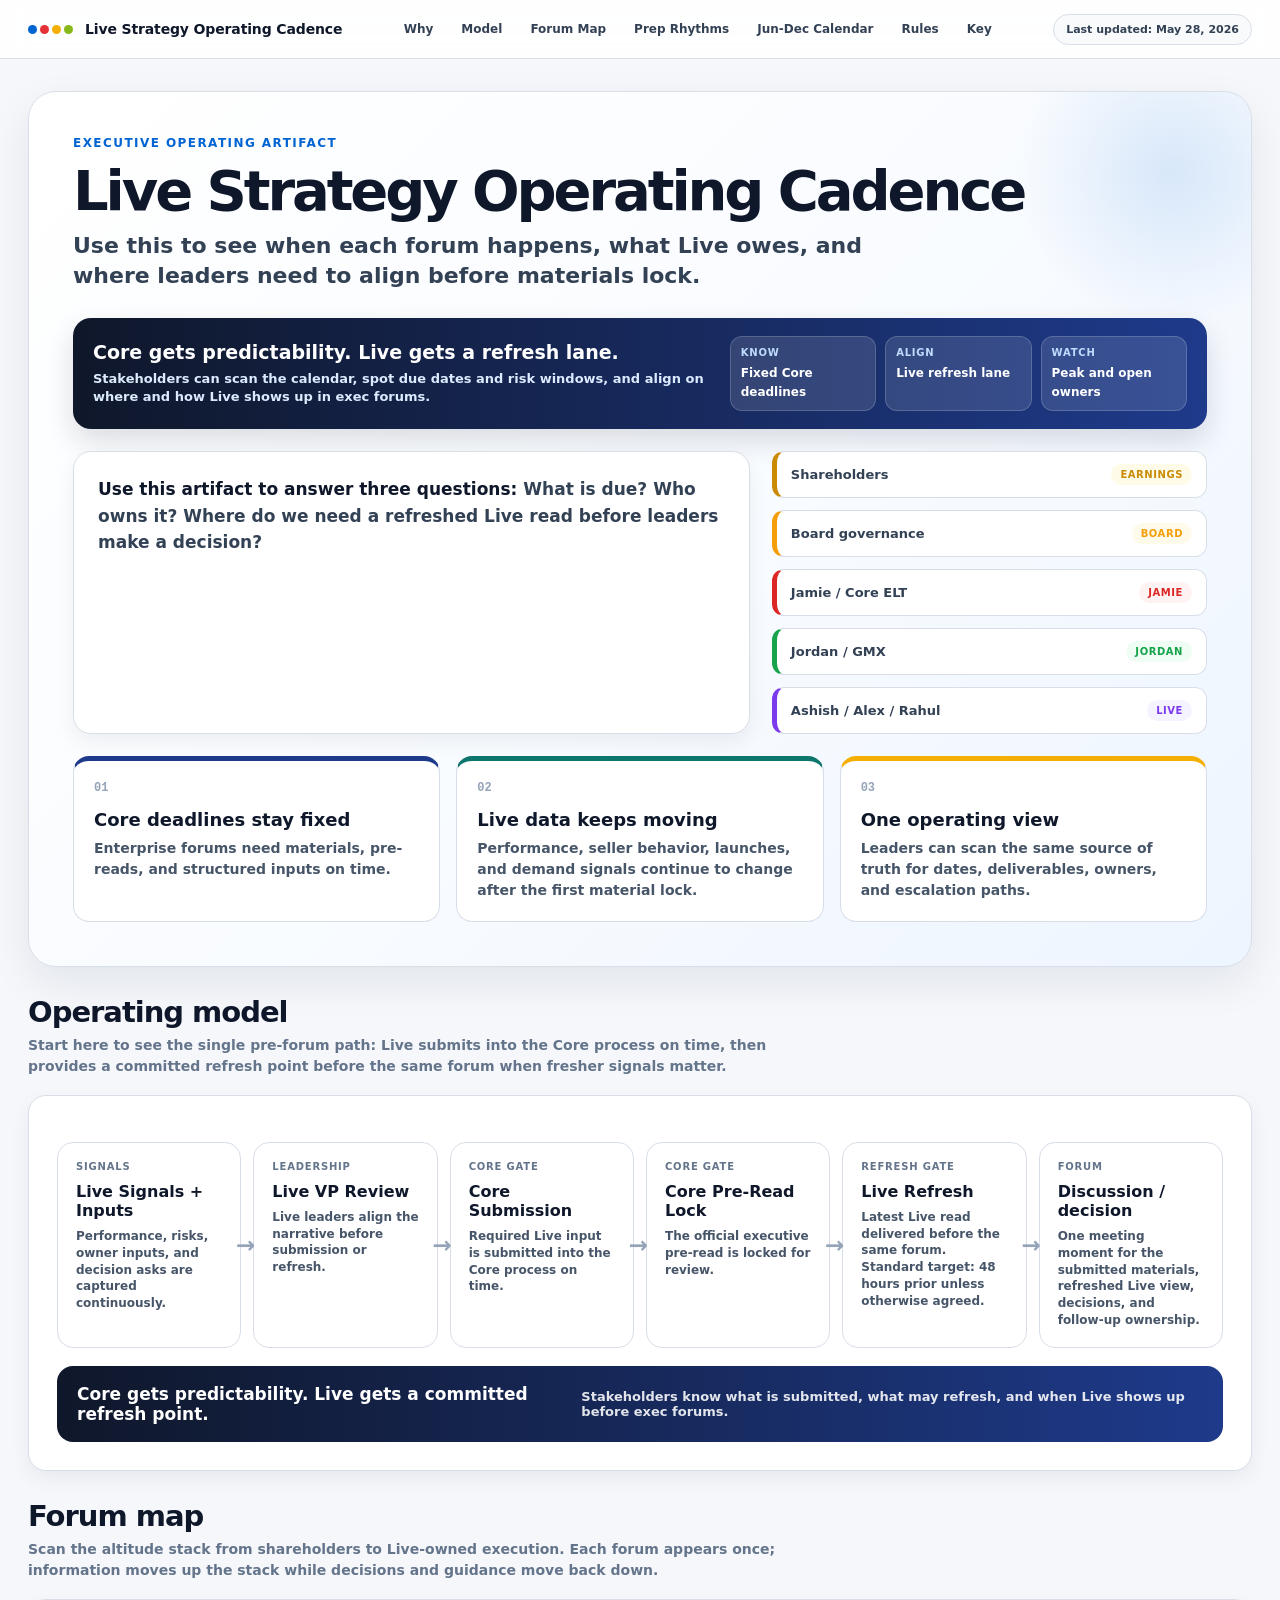
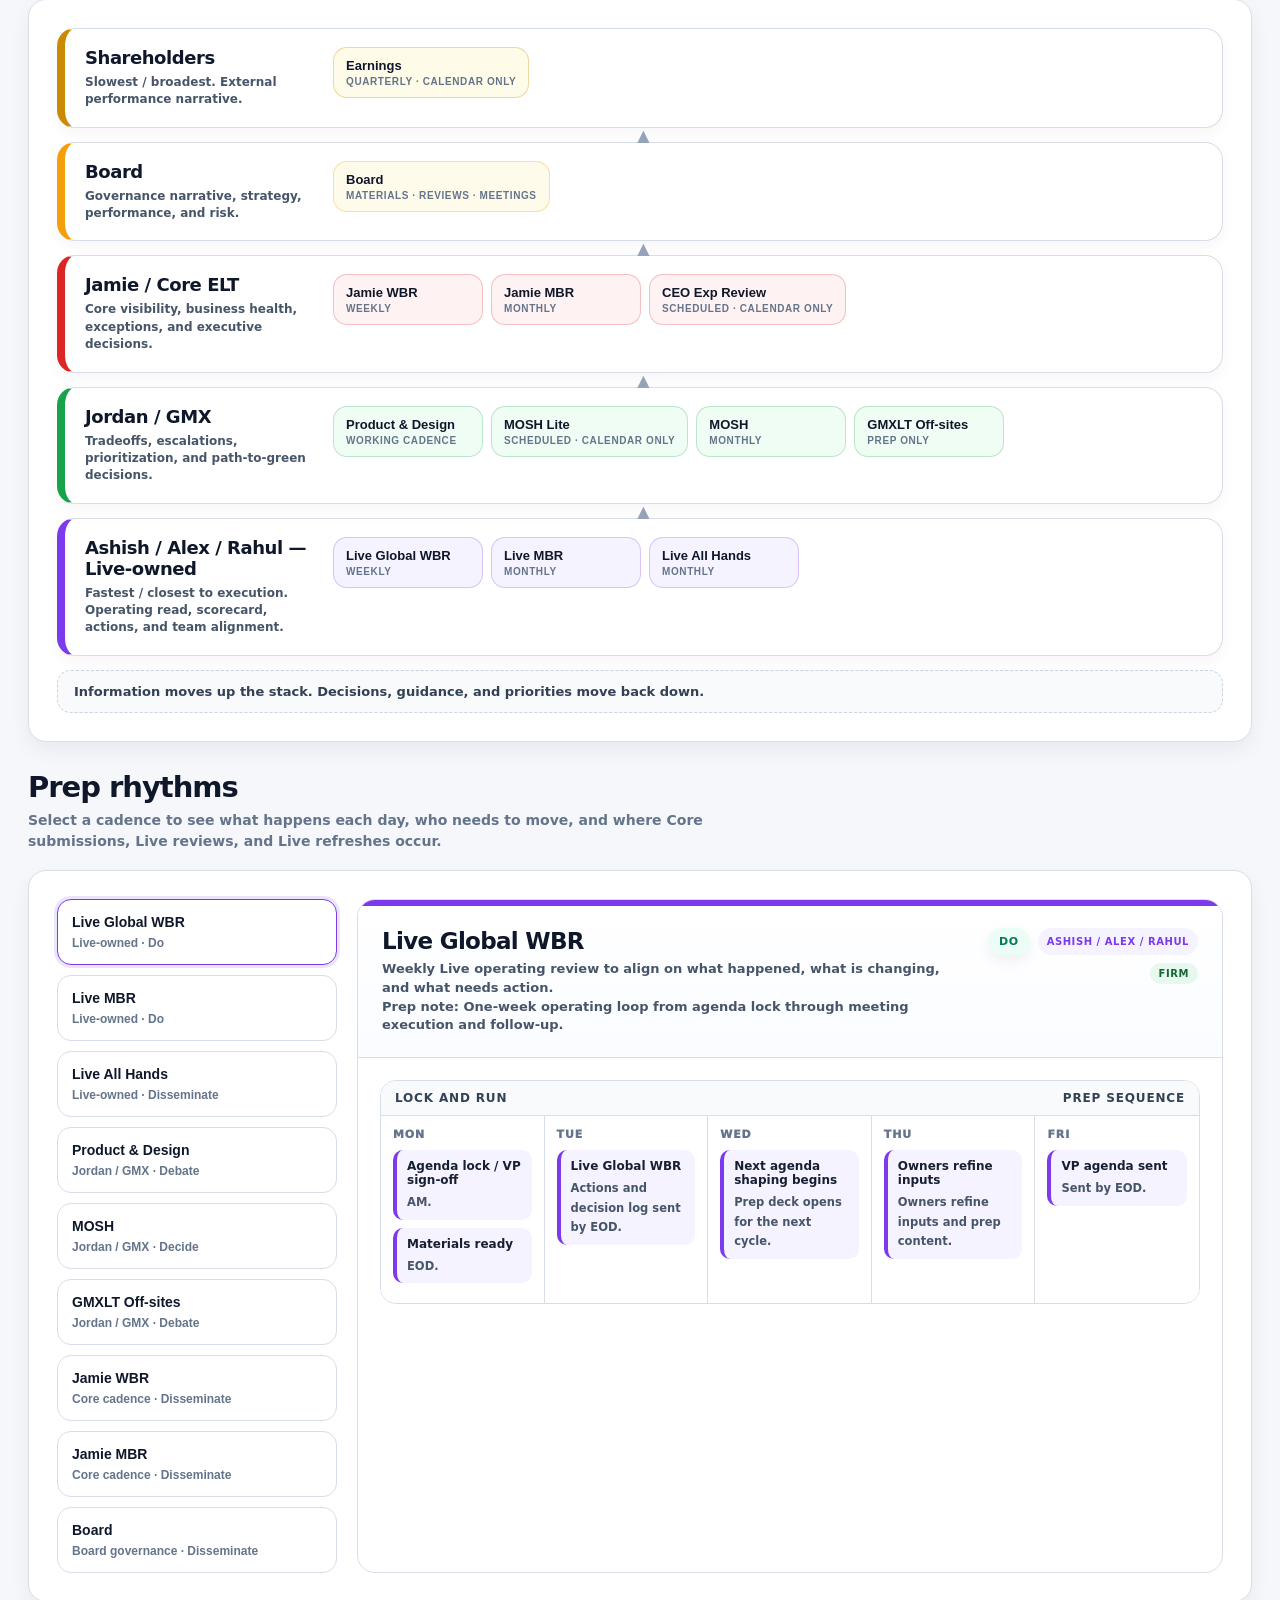
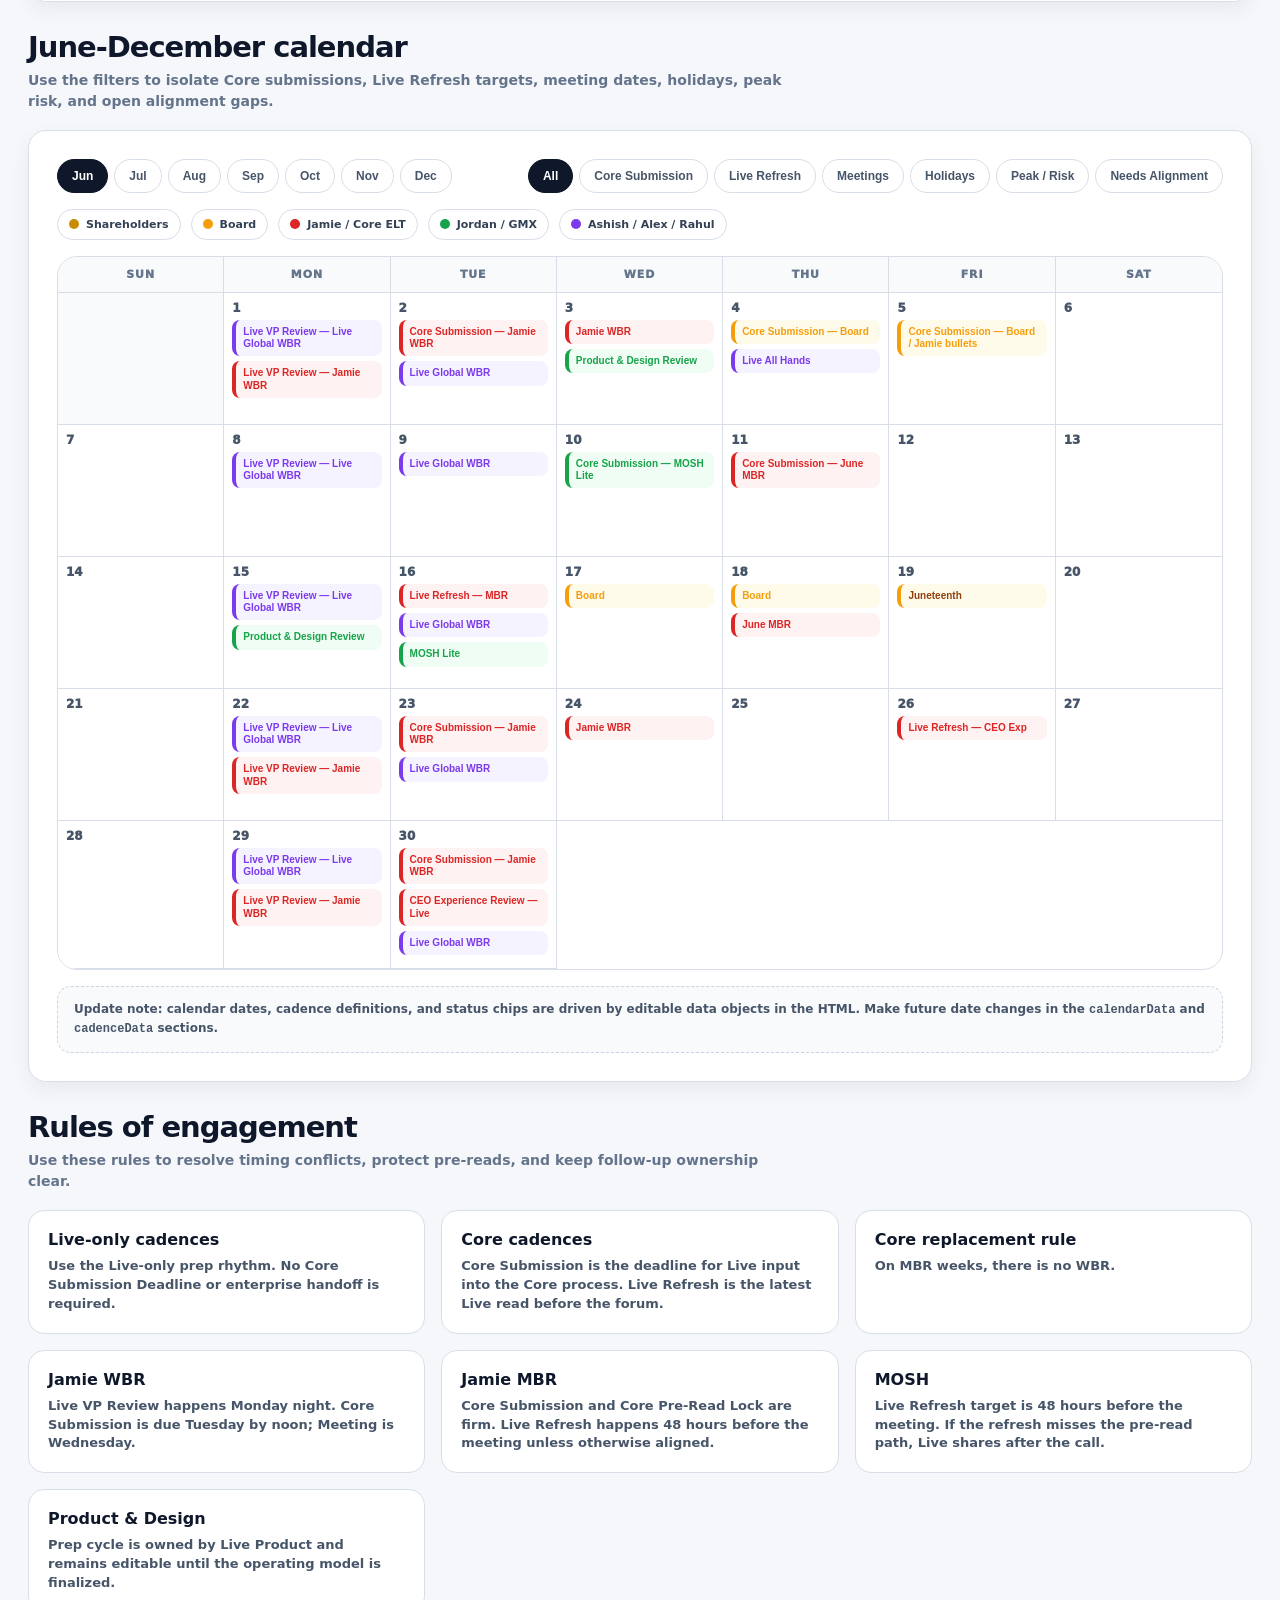
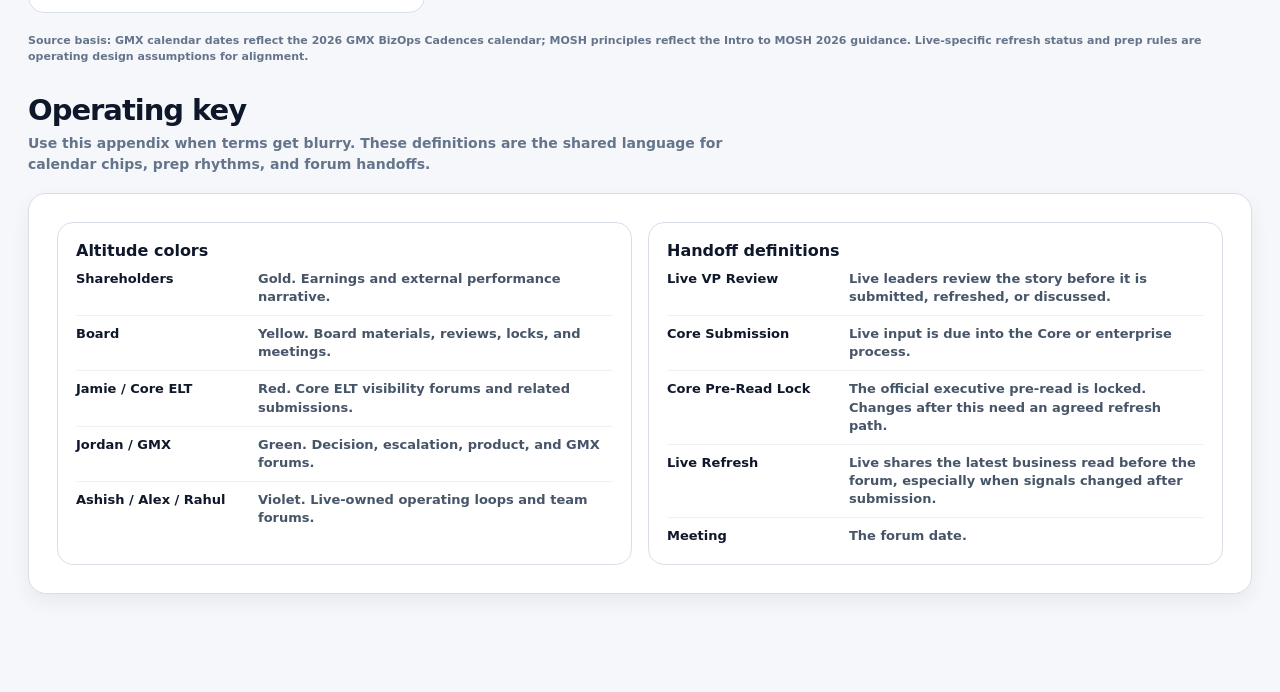
==== index.html @ ff3672aa "Update index.html" ====
<!DOCTYPE html>
<html lang="en">
<head>
  <meta charset="UTF-8" />
  <meta name="viewport" content="width=device-width, initial-scale=1.0" />
  <title>Live Strategy Operating Cadence</title>
  <style>
    :root {
      --ebay-blue:#0064d2;
      --ebay-red:#e53238;
      --ebay-yellow:#f5af02;
      --ebay-green:#86b817;
      --ink:#111827;
      --slate:#475569;
      --muted:#64748b;
      --line:#d8dee8;
      --bg:#f5f7fb;
      --card:#ffffff;
      --navy:#0f172a;
      --core:#1e3a8a;
      --live:#0f766e;
      --live-soft:#e9fbf8;
      --core-soft:#eff6ff;
      --align:#b45309;
      --align-soft:#fff7ed;
      --risk:#b91c1c;
      --risk-soft:#fff1f2;
      --meeting:#263142;
      --holiday:#92400e;
      --holiday-soft:#fffbeb;
      --shadow:0 16px 42px rgba(15,23,42,.08);
      --shadow-sm:0 8px 20px rgba(15,23,42,.06);
      --radius:18px;
      --radius-sm:12px;
      --mono: ui-monospace, SFMono-Regular, Menlo, Monaco, Consolas, "Liberation Mono", "Courier New", monospace;
      --sans: Inter, ui-sans-serif, system-ui, -apple-system, BlinkMacSystemFont, "Segoe UI", Arial, sans-serif;
    }
    *{box-sizing:border-box}
    html{scroll-behavior:smooth}
    body{margin:0;background:var(--bg);color:var(--ink);font-family:var(--sans);-webkit-font-smoothing:antialiased}
    .topbar{position:sticky;top:0;z-index:50;background:rgba(255,255,255,.88);backdrop-filter:blur(14px);border-bottom:1px solid var(--line)}
    .topbar-inner{max-width:1400px;margin:0 auto;padding:13px 28px;display:flex;gap:22px;align-items:center;justify-content:space-between}
    .brand{display:flex;align-items:center;gap:12px;min-width:280px}
    .brand-mark{display:flex;gap:3px;align-items:center}
    .dot{width:9px;height:9px;border-radius:50%}.b{background:var(--ebay-blue)}.r{background:var(--ebay-red)}.y{background:var(--ebay-yellow)}.g{background:var(--ebay-green)}
    .brand-title{font-weight:800;font-size:14px;letter-spacing:-.01em;color:var(--navy)}
    .navlinks{display:flex;gap:6px;flex-wrap:wrap;justify-content:center}
    .navlinks a{text-decoration:none;color:#334155;font-weight:700;font-size:12px;padding:9px 11px;border-radius:999px;transition:.15s ease}
    .navlinks a:hover{background:#eef2f7;color:var(--navy)}
    .updated-chip{font-size:11px;font-weight:800;color:#334155;background:#f8fafc;border:1px solid var(--line);border-radius:999px;padding:8px 12px;white-space:nowrap}
    .page{max-width:1400px;margin:0 auto;padding:32px 28px 70px}
    section{scroll-margin-top:85px;margin-bottom:28px}
    .hero{position:relative;overflow:hidden;background:linear-gradient(135deg,#fff 0%,#f8fbff 56%,#edf5ff 100%);border:1px solid var(--line);border-radius:28px;padding:44px;box-shadow:var(--shadow)}
    .hero:before{content:"";position:absolute;right:-90px;top:-90px;width:340px;height:340px;background:radial-gradient(circle, rgba(0,100,210,.13), rgba(0,100,210,0) 65%);pointer-events:none}
    .eyebrow{font-size:12px;font-weight:900;color:var(--ebay-blue);letter-spacing:.12em;text-transform:uppercase;margin-bottom:12px}
    h1{font-size:56px;line-height:1.02;letter-spacing:-.055em;margin:0 0 12px;color:var(--navy)}
    .subtitle{font-size:22px;line-height:1.35;color:#334155;font-weight:600;max-width:850px;margin:0 0 28px}
    .exec-takeaway{margin:26px 0 22px;padding:18px 20px;border-radius:18px;background:linear-gradient(90deg,#0f172a,#1e3a8a);color:#fff;display:grid;grid-template-columns:1.15fr .85fr;gap:18px;align-items:center;box-shadow:0 12px 28px rgba(15,23,42,.14)}.exec-takeaway strong{display:block;font-size:19px;line-height:1.25;margin-bottom:5px}.exec-takeaway span{display:block;font-size:13px;line-height:1.45;color:#dbeafe;font-weight:700}.exec-next{display:grid;grid-template-columns:repeat(3,1fr);gap:9px}.exec-next div{background:rgba(255,255,255,.12);border:1px solid rgba(255,255,255,.18);border-radius:12px;padding:10px}.exec-next b{display:block;font-size:10px;text-transform:uppercase;letter-spacing:.08em;color:#bfdbfe;margin-bottom:4px}.exec-next em{font-style:normal;font-size:12px;font-weight:850;color:#fff}.purpose{display:grid;grid-template-columns:1.4fr .9fr;gap:22px;align-items:stretch}
    .purpose-card{background:#fff;border:1px solid var(--line);border-radius:var(--radius);padding:24px;box-shadow:var(--shadow-sm)}
    .purpose-card p{font-size:17px;line-height:1.55;color:#334155;margin:0;font-weight:650}.purpose-card strong{color:var(--navy)}
    .status-box{display:flex;flex-direction:column;gap:12px}
    .status-row{display:flex;align-items:center;justify-content:space-between;gap:10px;padding:12px 14px;border:1px solid var(--line);border-radius:12px;background:#fff;font-size:13px;color:#334155;font-weight:800}
    .pill{display:inline-flex;align-items:center;gap:6px;border-radius:999px;padding:5px 9px;font-size:10px;font-weight:900;text-transform:uppercase;letter-spacing:.055em;white-space:nowrap}
    .pill.firm{background:#e7f8ef;color:#166534}.pill.align{background:var(--align-soft);color:var(--align)}.pill.tbd{background:#f1f5f9;color:#475569}.pill.core{background:var(--core-soft);color:var(--core)}.pill.live{background:var(--live-soft);color:var(--live)}.pill.meeting{background:#eef2f7;color:#263142}.pill.holiday{background:var(--holiday-soft);color:var(--holiday)}.pill.risk{background:var(--risk-soft);color:var(--risk)}.pill.do{background:#ecfdf5;color:#047857}.pill.dis{background:#eff6ff;color:#1d4ed8}.pill.decide{background:#fef2f2;color:#b91c1c}.pill.debate{background:#f5f3ff;color:#6d28d9}.mode-pill{font-size:11px;padding:7px 11px;box-shadow:0 6px 14px rgba(15,23,42,.06)}
    .anchor-title{display:flex;align-items:flex-end;justify-content:space-between;margin:0 0 18px;gap:16px}
    .anchor-title h2{font-size:29px;letter-spacing:-.035em;margin:0;color:var(--navy)}
    .anchor-title p{margin:6px 0 0;color:var(--muted);font-size:14px;font-weight:650;max-width:760px;line-height:1.5}
    .section-card{background:var(--card);border:1px solid var(--line);border-radius:var(--radius);box-shadow:var(--shadow-sm);padding:28px}
    .tension-grid{display:grid;grid-template-columns:repeat(3,1fr);gap:16px;margin-top:22px}
    .tension{border:1px solid var(--line);border-radius:16px;background:#fff;padding:20px;position:relative;min-height:150px}.tension:nth-child(1){border-top:5px solid var(--core)}.tension:nth-child(2){border-top:5px solid var(--live)}.tension:nth-child(3){border-top:5px solid var(--ebay-yellow)}
    .tension .num{font-family:var(--mono);font-size:12px;font-weight:900;color:#94a3b8;margin-bottom:14px}.tension h3{font-size:18px;margin:0 0 8px;color:var(--navy)}.tension p{font-size:14px;color:#475569;line-height:1.48;margin:0;font-weight:600}
    .model-flow{display:grid;grid-template-columns:repeat(6,1fr);gap:12px;align-items:stretch;margin-top:18px}
    .flow-step{background:#fff;border:1px solid var(--line);border-radius:16px;padding:18px;position:relative;min-height:130px}.flow-step:not(:last-child):after{content:"→";position:absolute;right:-15px;top:50%;transform:translateY(-50%);font-size:23px;font-weight:900;color:#94a3b8;z-index:2}.flow-step .label{font-size:10px;font-weight:900;letter-spacing:.08em;text-transform:uppercase;color:#64748b;margin-bottom:10px}.flow-step h3{font-size:16px;line-height:1.2;margin:0 0 8px;color:var(--navy)}.flow-step p{font-size:12px;color:#475569;line-height:1.4;margin:0;font-weight:650}
    .principle{margin-top:18px;border-radius:16px;background:linear-gradient(90deg,#0f172a,#1e3a8a);color:#fff;padding:18px 20px;display:flex;align-items:center;justify-content:space-between;gap:20px}.principle strong{font-size:17px}.principle span{font-size:13px;opacity:.88;font-weight:650}
    .forum-grid{display:grid;grid-template-columns:repeat(3,1fr);gap:16px}.forum-card{background:#fff;border:1px solid var(--line);border-radius:18px;padding:20px;box-shadow:0 6px 16px rgba(15,23,42,.04);cursor:pointer;transition:.16s ease}.forum-card:hover{transform:translateY(-2px);box-shadow:var(--shadow-sm);border-color:#bac5d3}.forum-top{display:flex;justify-content:space-between;align-items:flex-start;gap:12px;margin-bottom:12px}.forum-card h3{font-size:20px;letter-spacing:-.025em;margin:0;color:var(--navy)}.forum-card p{font-size:13px;line-height:1.46;color:#475569;font-weight:650;margin:8px 0 14px}.meta-row{display:flex;gap:7px;flex-wrap:wrap}.mini-link{display:inline-flex;align-items:center;gap:6px;font-size:12px;font-weight:850;color:var(--ebay-blue);margin-top:12px}

    .altitude-stack{display:flex;flex-direction:column;gap:14px}.altitude-rail{position:relative;background:#fff;border:1px solid var(--line);border-radius:18px;padding:18px 20px;display:grid;grid-template-columns:230px 1fr;gap:18px;align-items:start;box-shadow:0 6px 16px rgba(15,23,42,.04)}.altitude-rail:not(:last-child):after{content:"▲";position:absolute;left:50%;bottom:-18px;transform:translateX(-50%);color:#94a3b8;font-size:16px;font-weight:900;z-index:3}.altitude-rail.shareholder{border-left:8px solid var(--stream-shareholder)}.altitude-rail.board{border-left:8px solid var(--stream-board)}.altitude-rail.jamie{border-left:8px solid var(--stream-jamie)}.altitude-rail.jordan{border-left:8px solid var(--stream-jordan)}.altitude-rail.live{border-left:8px solid var(--stream-live)}.altitude-meta h3{font-size:18px;letter-spacing:-.025em;margin:0 0 6px;color:var(--navy)}.altitude-meta p{font-size:12px;line-height:1.45;color:#475569;font-weight:700;margin:0}.altitude-chips{display:flex;gap:8px;flex-wrap:wrap}.altitude-chip{border:1px solid var(--line);background:#fff;border-radius:14px;padding:10px 12px;text-align:left;min-width:150px;cursor:default;transition:.14s ease}.altitude-chip.clickable{cursor:pointer}.altitude-chip.clickable:hover{transform:translateY(-1px);box-shadow:var(--shadow-sm)}.altitude-chip strong{display:block;font-size:13px;color:var(--navy);margin-bottom:3px}.altitude-chip span{display:block;font-size:10px;font-weight:900;text-transform:uppercase;letter-spacing:.06em;color:#64748b}.altitude-chip.stream-live{background:var(--stream-live-soft);border-color:rgba(124,58,237,.25)}.altitude-chip.stream-jordan{background:var(--stream-jordan-soft);border-color:rgba(22,163,74,.25)}.altitude-chip.stream-jamie{background:var(--stream-jamie-soft);border-color:rgba(220,38,38,.25)}.altitude-chip.stream-board{background:var(--stream-board-soft);border-color:rgba(245,158,11,.32)}.altitude-chip.stream-shareholder{background:var(--stream-shareholder-soft);border-color:rgba(202,138,4,.32)}.altitude-caption{margin-top:14px;padding:13px 16px;border-radius:14px;background:#f8fafc;border:1px dashed #cbd5e1;color:#334155;font-size:13px;font-weight:800}.key-grid{display:grid;grid-template-columns:1fr 1fr;gap:16px}.key-card{border:1px solid var(--line);border-radius:16px;background:#fff;padding:18px}.key-card h3{font-size:16px;margin:0 0 10px;color:var(--navy)}.key-list{display:flex;flex-direction:column;gap:9px}.key-row{display:grid;grid-template-columns:170px 1fr;gap:12px;border-top:1px solid #eef2f7;padding-top:9px;font-size:13px;color:#475569;line-height:1.4;font-weight:650}.key-row:first-child{border-top:none;padding-top:0}.key-row strong{color:var(--navy)}

    .prep-shell{display:grid;grid-template-columns:280px 1fr;gap:20px}.cadence-selector{display:flex;flex-direction:column;gap:10px}.cadence-btn{border:1px solid var(--line);background:#fff;border-radius:14px;text-align:left;padding:14px 14px;cursor:pointer;transition:.15s ease}.cadence-btn:hover{border-color:#aeb9c8}.cadence-btn.active{border-color:var(--ebay-blue);box-shadow:0 0 0 3px rgba(0,100,210,.12)}.cadence-btn strong{display:block;color:var(--navy);font-size:14px;margin-bottom:5px}.cadence-btn span{font-size:12px;color:#64748b;font-weight:750}.lane-panel{background:#fff;border:1px solid var(--line);border-radius:18px;overflow:hidden}.lane-head{padding:22px 24px;border-bottom:1px solid var(--line);display:flex;justify-content:space-between;gap:18px;align-items:flex-start;background:linear-gradient(180deg,#fff,#fafcff)}.lane-head h3{font-size:23px;margin:0 0 6px;letter-spacing:-.03em;color:var(--navy)}.lane-head p{font-size:13px;color:#475569;font-weight:650;line-height:1.45;margin:0;max-width:750px}.lane-badges{display:flex;gap:8px;flex-wrap:wrap;justify-content:flex-end}.week-stack{padding:22px;display:flex;flex-direction:column;gap:18px}.week-block{border:1px solid var(--line);border-radius:16px;overflow:hidden;background:#fff}.week-label{background:#f8fafc;border-bottom:1px solid var(--line);padding:10px 14px;display:flex;align-items:center;justify-content:space-between;color:#334155;font-weight:900;font-size:12px;text-transform:uppercase;letter-spacing:.07em}.days{display:grid;grid-template-columns:repeat(5,1fr)}.day{min-height:148px;border-right:1px solid var(--line);padding:12px;background:#fff}.day:last-child{border-right:none}.day-name{font-size:11px;font-weight:950;text-transform:uppercase;letter-spacing:.08em;color:#64748b;margin-bottom:9px}.task{border-left:4px solid #94a3b8;background:#f8fafc;border-radius:10px;padding:9px 10px;margin-bottom:8px}.task strong{display:block;font-size:12px;color:#172033;margin-bottom:4px}.task span{font-size:11.5px;color:#475569;font-weight:650;line-height:1.35}.task.live{border-color:var(--live);background:var(--live-soft)}.task.core{border-color:var(--core);background:var(--core-soft)}.task.align{border-color:var(--align);background:var(--align-soft)}.task.meeting{border-color:#0f172a;background:#f8fafc}.task.risk{border-color:var(--risk);background:var(--risk-soft)}
    .calendar-toolbar{display:flex;flex-wrap:wrap;gap:12px;align-items:center;justify-content:space-between;margin-bottom:16px}.month-tabs{display:flex;gap:6px;flex-wrap:wrap}.month-tab,.filter-btn{border:1px solid var(--line);background:#fff;border-radius:999px;padding:9px 14px;font-weight:900;font-size:12px;color:#475569;cursor:pointer}.month-tab.active,.filter-btn.active{background:var(--navy);color:#fff;border-color:var(--navy)}.filters{display:flex;gap:6px;flex-wrap:wrap;justify-content:flex-end}.cal-wrap{position:relative;overflow:hidden;border:1px solid var(--line);border-radius:20px;background:#fff}.peak-band{position:absolute;left:0;right:0;pointer-events:none;background:linear-gradient(90deg,rgba(185,28,28,.10),rgba(245,175,2,.22));border-top:2px solid rgba(185,28,28,.34);border-bottom:2px solid rgba(180,83,9,.42);z-index:0;display:none}.peak-label{position:absolute;right:16px;top:10px;background:#fff7ed;color:#991b1b;border:1px solid #fca5a5;border-radius:999px;padding:8px 12px;font-size:11px;font-weight:950;text-transform:uppercase;letter-spacing:.05em;box-shadow:0 8px 18px rgba(185,28,28,.12)}.cal-grid{position:relative;z-index:1;display:grid;grid-template-columns:repeat(7,1fr);border-collapse:collapse}.dow{padding:11px;text-align:center;background:#f8fafc;border-bottom:1px solid var(--line);border-right:1px solid var(--line);font-size:11px;font-weight:950;text-transform:uppercase;letter-spacing:.08em;color:#64748b}.dow:nth-child(7){border-right:none}.cal-day{min-height:132px;padding:8px;border-right:1px solid var(--line);border-bottom:1px solid var(--line);background:rgba(255,255,255,.86);position:relative}.cal-day.peak-cell{background:linear-gradient(135deg,rgba(185,28,28,.065),rgba(245,175,2,.16));box-shadow:inset 0 2px 0 rgba(185,28,28,.20),inset 0 -2px 0 rgba(180,83,9,.22)}.cal-day.peak-cell:after{content:"";position:absolute;left:0;right:0;top:42px;height:22px;background:linear-gradient(90deg,rgba(185,28,28,.10),rgba(245,175,2,.18));border-top:1px solid rgba(185,28,28,.18);border-bottom:1px solid rgba(180,83,9,.18);pointer-events:none}.peak-inline-label{position:relative;z-index:2;display:inline-flex;align-items:center;margin-top:2px;padding:4px 7px;border-radius:999px;background:#fff1f2;border:1px solid #fecaca;color:#991b1b;font-size:9px;font-weight:950;text-transform:uppercase;letter-spacing:.06em}.cal-day:nth-child(7n){border-right:none}.cal-day.empty{background:#f8fafc}.date-num{font-size:12px;font-weight:950;color:#475569;margin-bottom:5px}.chip{display:block;width:100%;border:0;border-left:4px solid #94a3b8;background:#f8fafc;color:#334155;border-radius:8px;padding:6px 7px;margin-bottom:5px;text-align:left;font-size:10px;line-height:1.23;font-weight:850;cursor:pointer}.chip:hover{filter:brightness(.985);transform:translateY(-1px)}.chip.core{background:var(--core-soft);border-color:var(--core);color:var(--core)}.chip.live{background:var(--live-soft);border-color:var(--live);color:var(--live)}.chip.align{background:var(--align-soft);border-color:var(--align);color:var(--align)}.chip.meeting{background:#f1f5f9;border-color:#0f172a;color:#1f2937}.chip.holiday{background:var(--holiday-soft);border-color:#f59e0b;color:#92400e}.chip.risk{background:#fff1f2;border-color:var(--risk);color:var(--risk);font-weight:950;box-shadow:0 5px 12px rgba(185,28,28,.10)}.drawer{display:none;margin-top:16px;border:1px solid var(--line);border-radius:18px;background:#fff;box-shadow:var(--shadow-sm);overflow:hidden}.drawer.active{display:block}.drawer-head{padding:17px 20px;background:#0f172a;color:#fff;display:flex;justify-content:space-between;align-items:flex-start;gap:16px}.drawer-head h3{font-size:18px;margin:0 0 6px}.drawer-head p{font-size:12px;margin:0;color:#cbd5e1;font-weight:700}.drawer-body{padding:20px;display:grid;grid-template-columns:1.2fr .8fr;gap:18px}.drawer-body p{margin:0;color:#334155;font-size:14px;line-height:1.55;font-weight:650}.info-list{display:flex;flex-direction:column;gap:8px}.info-row{display:flex;justify-content:space-between;gap:12px;font-size:12px;border-bottom:1px dashed var(--line);padding-bottom:7px}.info-row strong{color:#64748b;text-transform:uppercase;letter-spacing:.06em;font-size:10px}.info-row span{font-weight:850;color:#0f172a;text-align:right}.rules-grid{display:grid;grid-template-columns:repeat(3,1fr);gap:16px}.rule{border:1px solid var(--line);border-radius:16px;background:#fff;padding:19px}.rule h3{font-size:16px;margin:0 0 8px;color:var(--navy)}.rule p{font-size:13px;line-height:1.45;color:#475569;font-weight:650;margin:0}.source-note{font-size:11px;color:#64748b;line-height:1.45;font-weight:650;margin-top:20px}.editable-note{margin-top:16px;padding:14px 16px;border-radius:14px;background:#f8fafc;border:1px dashed #cbd5e1;color:#475569;font-size:12px;font-weight:700;line-height:1.45}

    /* Stream color system: Live-only = violet, Jamie / Core ELT = red, Jordan / Core ELT = green */
    :root{--stream-live:#7c3aed;--stream-live-soft:#f5f3ff;--stream-jamie:#dc2626;--stream-jamie-soft:#fef2f2;--stream-jordan:#16a34a;--stream-jordan-soft:#f0fdf4;--stream-board:#f59e0b;--stream-board-soft:#fffbeb;--stream-shareholder:#ca8a04;--stream-shareholder-soft:#fefce8}
    .pill.stream-live{background:var(--stream-live-soft);color:var(--stream-live)}.pill.stream-jamie{background:var(--stream-jamie-soft);color:var(--stream-jamie)}.pill.stream-jordan{background:var(--stream-jordan-soft);color:var(--stream-jordan)}.pill.stream-board{background:var(--stream-board-soft);color:var(--stream-board)}.pill.stream-shareholder{background:var(--stream-shareholder-soft);color:var(--stream-shareholder)}
    .stream-key .status-row:nth-child(1){border-left:5px solid var(--stream-shareholder)}.stream-key .status-row:nth-child(2){border-left:5px solid var(--stream-board)}.stream-key .status-row:nth-child(3){border-left:5px solid var(--stream-jamie)}.stream-key .status-row:nth-child(4){border-left:5px solid var(--stream-jordan)}.stream-key .status-row:nth-child(5){border-left:5px solid var(--stream-live)}
    .stream-legend{display:flex;gap:10px;flex-wrap:wrap;margin:0 0 16px}.stream-legend span{display:inline-flex;align-items:center;gap:7px;border:1px solid var(--line);background:#fff;border-radius:999px;padding:8px 11px;font-size:11px;font-weight:900;color:#334155}.stream-legend i{width:10px;height:10px;border-radius:50%;display:inline-block}.stream-live-dot{background:var(--stream-live)}.stream-jamie-dot{background:var(--stream-jamie)}.stream-jordan-dot{background:var(--stream-jordan)}.stream-board-dot{background:var(--stream-board)}.stream-shareholder-dot{background:var(--stream-shareholder)}
    .forum-card.stream-live{border-top:6px solid var(--stream-live)}.forum-card.stream-jamie{border-top:6px solid var(--stream-jamie)}.forum-card.stream-jordan{border-top:6px solid var(--stream-jordan)}.forum-card.stream-board{border-top:6px solid var(--stream-board)}.forum-card.stream-shareholder{border-top:6px solid var(--stream-shareholder)}
    .cadence-btn.stream-live.active{border-color:var(--stream-live);box-shadow:0 0 0 3px rgba(124,58,237,.14)}.cadence-btn.stream-jamie.active{border-color:var(--stream-jamie);box-shadow:0 0 0 3px rgba(220,38,38,.12)}.cadence-btn.stream-jordan.active{border-color:var(--stream-jordan);box-shadow:0 0 0 3px rgba(22,163,74,.13)}.cadence-btn.stream-board.active{border-color:var(--stream-board);box-shadow:0 0 0 3px rgba(245,158,11,.16)}.cadence-btn.stream-shareholder.active{border-color:var(--stream-shareholder);box-shadow:0 0 0 3px rgba(202,138,4,.16)}
    .lane-panel.stream-live .lane-head{border-top:6px solid var(--stream-live)}.lane-panel.stream-jamie .lane-head{border-top:6px solid var(--stream-jamie)}.lane-panel.stream-jordan .lane-head{border-top:6px solid var(--stream-jordan)}.lane-panel.stream-board .lane-head{border-top:6px solid var(--stream-board)}.lane-panel.stream-shareholder .lane-head{border-top:6px solid var(--stream-shareholder)}
    .lane-panel.stream-live .task:not(.align){border-color:var(--stream-live);background:var(--stream-live-soft)}.lane-panel.stream-jamie .task:not(.align){border-color:var(--stream-jamie);background:var(--stream-jamie-soft)}.lane-panel.stream-jordan .task:not(.align){border-color:var(--stream-jordan);background:var(--stream-jordan-soft)}.lane-panel.stream-board .task:not(.align){border-color:var(--stream-board);background:var(--stream-board-soft)}.lane-panel.stream-shareholder .task:not(.align){border-color:var(--stream-shareholder);background:var(--stream-shareholder-soft)}
    .chip.stream-live{background:var(--stream-live-soft);border-color:var(--stream-live);color:var(--stream-live)}.chip.stream-jamie{background:var(--stream-jamie-soft);border-color:var(--stream-jamie);color:var(--stream-jamie)}.chip.stream-jordan{background:var(--stream-jordan-soft);border-color:var(--stream-jordan);color:var(--stream-jordan)}.chip.stream-board{background:var(--stream-board-soft);border-color:var(--stream-board);color:var(--stream-board)}.chip.stream-shareholder{background:var(--stream-shareholder-soft);border-color:var(--stream-shareholder);color:var(--stream-shareholder)}

    @media(max-width:1100px){h1{font-size:42px}.exec-takeaway{grid-template-columns:1fr}.exec-next{grid-template-columns:1fr}.purpose{grid-template-columns:1fr}.tension-grid,.forum-grid,.rules-grid{grid-template-columns:1fr}.model-flow{grid-template-columns:1fr}.flow-step:after{display:none}.prep-shell{grid-template-columns:1fr}.days{grid-template-columns:1fr}.day{border-right:none;border-bottom:1px solid var(--line)}.drawer-body{grid-template-columns:1fr}.topbar-inner{align-items:flex-start;flex-direction:column}.navlinks{justify-content:flex-start}}
  </style>
</head>
<body>
  <header class="topbar">
    <div class="topbar-inner">
      <div class="brand"><div class="brand-mark"><span class="dot b"></span><span class="dot r"></span><span class="dot y"></span><span class="dot g"></span></div><div class="brand-title">Live Strategy Operating Cadence</div></div>
      <nav class="navlinks"><a href="#why">Why</a><a href="#model">Model</a><a href="#forums">Forum Map</a><a href="#rhythms">Prep Rhythms</a><a href="#calendar">Jun-Dec Calendar</a><a href="#rules">Rules</a><a href="#key">Key</a></nav>
      <div class="updated-chip">Last updated: May 28, 2026</div>
    </div>
  </header>

  <main class="page">
    <section id="why" class="hero">
      <div class="eyebrow">Executive operating artifact</div>
      <h1>Live Strategy Operating Cadence</h1>
      <p class="subtitle">Use this to see when each forum happens, what Live owes, and where leaders need to align before materials lock.</p>
      <div class="exec-takeaway"><div><strong>Core gets predictability. Live gets a refresh lane.</strong><span>Stakeholders can scan the calendar, spot due dates and risk windows, and align on where and how Live shows up in exec forums.</span></div><div class="exec-next"><div><b>Know</b><em>Fixed Core deadlines</em></div><div><b>Align</b><em>Live refresh lane</em></div><div><b>Watch</b><em>Peak and open owners</em></div></div></div>
      <div class="purpose">
        <div class="purpose-card"><p><strong>Use this artifact to answer three questions:</strong> What is due? Who owns it? Where do we need a refreshed Live read before leaders make a decision?</p></div>
        <div class="status-box stream-key">
          <div class="status-row"><span>Shareholders</span><span class="pill stream-shareholder">Earnings</span></div>
          <div class="status-row"><span>Board governance</span><span class="pill stream-board">Board</span></div>
          <div class="status-row"><span>Jamie / Core ELT</span><span class="pill stream-jamie">Jamie</span></div>
          <div class="status-row"><span>Jordan / GMX</span><span class="pill stream-jordan">Jordan</span></div>
          <div class="status-row"><span>Ashish / Alex / Rahul</span><span class="pill stream-live">Live</span></div>
        </div>
      </div>
      <div class="tension-grid">
        <div class="tension"><div class="num">01</div><h3>Core deadlines stay fixed</h3><p>Enterprise forums need materials, pre-reads, and structured inputs on time.</p></div>
        <div class="tension"><div class="num">02</div><h3>Live data keeps moving</h3><p>Performance, seller behavior, launches, and demand signals continue to change after the first material lock.</p></div>
        <div class="tension"><div class="num">03</div><h3>One operating view</h3><p>Leaders can scan the same source of truth for dates, deliverables, owners, and escalation paths.</p></div>
      </div>
    </section>

    <section id="model">
      <div class="anchor-title"><div><h2>Operating model</h2><p>Start here to see the single pre-forum path: Live submits into the Core process on time, then provides a committed refresh point before the same forum when fresher signals matter.</p></div></div>
      <div class="section-card">
        <div class="model-flow">
          <div class="flow-step"><div class="label">Signals</div><h3>Live Signals + Inputs</h3><p>Performance, risks, owner inputs, and decision asks are captured continuously.</p></div>
          <div class="flow-step"><div class="label">Leadership</div><h3>Live VP Review</h3><p>Live leaders align the narrative before submission or refresh.</p></div>
          <div class="flow-step"><div class="label">Core Gate</div><h3>Core Submission</h3><p>Required Live input is submitted into the Core process on time.</p></div>
          <div class="flow-step"><div class="label">Core Gate</div><h3>Core Pre-Read Lock</h3><p>The official executive pre-read is locked for review.</p></div>
          <div class="flow-step"><div class="label">Refresh Gate</div><h3>Live Refresh</h3><p>Latest Live read delivered before the same forum. Standard target: 48 hours prior unless otherwise agreed.</p></div>
          <div class="flow-step"><div class="label">Forum</div><h3>Discussion / decision</h3><p>One meeting moment for the submitted materials, refreshed Live view, decisions, and follow-up ownership.</p></div>
        </div>
        <div class="principle"><strong>Core gets predictability. Live gets a committed refresh point.</strong><span>Stakeholders know what is submitted, what may refresh, and when Live shows up before exec forums.</span></div>
      </div>
    </section>

    <section id="forums">
      <div class="anchor-title"><div><h2>Forum map</h2><p>Scan the altitude stack from shareholders to Live-owned execution. Each forum appears once; information moves up the stack while decisions and guidance move back down.</p></div></div>
      <div id="forumGrid"></div>
    </section>

    <section id="rhythms">
      <div class="anchor-title"><div><h2>Prep rhythms</h2><p>Select a cadence to see what happens each day, who needs to move, and where Core submissions, Live reviews, and Live refreshes occur.</p></div></div>
      <div class="section-card prep-shell">
        <div class="cadence-selector" id="cadenceSelector"></div>
        <div class="lane-panel" id="lanePanel"></div>
      </div>
    </section>

    <section id="calendar">
      <div class="anchor-title"><div><h2>June-December calendar</h2><p>Use the filters to isolate Core submissions, Live Refresh targets, meeting dates, holidays, peak risk, and open alignment gaps.</p></div></div>
      <div class="section-card">
        <div class="calendar-toolbar">
          <div class="month-tabs" id="monthTabs"></div>
          <div class="filters" id="filters"></div>
        </div>
        <div class="stream-legend" aria-label="Calendar stream legend">
          <span><i class="stream-shareholder-dot"></i>Shareholders</span>
          <span><i class="stream-board-dot"></i>Board</span>
          <span><i class="stream-jamie-dot"></i>Jamie / Core ELT</span>
          <span><i class="stream-jordan-dot"></i>Jordan / GMX</span>
          <span><i class="stream-live-dot"></i>Ashish / Alex / Rahul</span>
        </div>
        <div class="cal-wrap" id="calWrap">
          <div class="peak-band" id="peakBand"><div class="peak-label">Live Peak Operating Block: Black Friday → Christmas</div></div>
          <div class="cal-grid" id="calGrid"></div>
        </div>
        <div class="drawer" id="drawer"><div class="drawer-head"><div><h3 id="drawerTitle">Select a calendar item</h3><p id="drawerSub">Details will appear here.</p></div><span id="drawerStatus" class="pill firm">Firm</span></div><div class="drawer-body"><p id="drawerDesc"></p><div class="info-list" id="drawerInfo"></div></div></div>
        <div class="editable-note"><strong>Update note:</strong> calendar dates, cadence definitions, and status chips are driven by editable data objects in the HTML. Make future date changes in the <span style="font-family:var(--mono)">calendarData</span> and <span style="font-family:var(--mono)">cadenceData</span> sections.</div>
      </div>
    </section>

    <section id="rules">
      <div class="anchor-title"><div><h2>Rules of engagement</h2><p>Use these rules to resolve timing conflicts, protect pre-reads, and keep follow-up ownership clear.</p></div></div>
      <div class="rules-grid">
        <div class="rule"><h3>Live-only cadences</h3><p>Use the Live-only prep rhythm. No Core Submission Deadline or enterprise handoff is required.</p></div>
        <div class="rule"><h3>Core cadences</h3><p>Core Submission is the deadline for Live input into the Core process. Live Refresh is the latest Live read before the forum.</p></div>
        <div class="rule"><h3>Core replacement rule</h3><p>On MBR weeks, there is no WBR.</p></div>
        <div class="rule"><h3>Jamie WBR</h3><p>Live VP Review happens Monday night. Core Submission is due Tuesday by noon; Meeting is Wednesday.</p></div>
        <div class="rule"><h3>Jamie MBR</h3><p>Core Submission and Core Pre-Read Lock are firm. Live Refresh happens 48 hours before the meeting unless otherwise aligned.</p></div>
        <div class="rule"><h3>MOSH</h3><p>Live Refresh target is 48 hours before the meeting. If the refresh misses the pre-read path, Live shares after the call.</p></div>
        <div class="rule"><h3>Product & Design</h3><p>Prep cycle is owned by Live Product and remains editable until the operating model is finalized.</p></div>
      </div>
      <p class="source-note">Source basis: GMX calendar dates reflect the 2026 GMX BizOps Cadences calendar; MOSH principles reflect the Intro to MOSH 2026 guidance. Live-specific refresh status and prep rules are operating design assumptions for alignment.</p>
    </section>

    <section id="key">
      <div class="anchor-title"><div><h2>Operating key</h2><p>Use this appendix when terms get blurry. These definitions are the shared language for calendar chips, prep rhythms, and forum handoffs.</p></div></div>
      <div class="section-card key-grid">
        <div class="key-card"><h3>Altitude colors</h3><div class="key-list">
          <div class="key-row"><strong>Shareholders</strong><span>Gold. Earnings and external performance narrative.</span></div>
          <div class="key-row"><strong>Board</strong><span>Yellow. Board materials, reviews, locks, and meetings.</span></div>
          <div class="key-row"><strong>Jamie / Core ELT</strong><span>Red. Core ELT visibility forums and related submissions.</span></div>
          <div class="key-row"><strong>Jordan / GMX</strong><span>Green. Decision, escalation, product, and GMX forums.</span></div>
          <div class="key-row"><strong>Ashish / Alex / Rahul</strong><span>Violet. Live-owned operating loops and team forums.</span></div>
        </div></div>
        <div class="key-card"><h3>Handoff definitions</h3><div class="key-list">
          <div class="key-row"><strong>Live VP Review</strong><span>Live leaders review the story before it is submitted, refreshed, or discussed.</span></div>
          <div class="key-row"><strong>Core Submission</strong><span>Live input is due into the Core or enterprise process.</span></div>
          <div class="key-row"><strong>Core Pre-Read Lock</strong><span>The official executive pre-read is locked. Changes after this need an agreed refresh path.</span></div>
          <div class="key-row"><strong>Live Refresh</strong><span>Live shares the latest business read before the forum, especially when signals changed after submission.</span></div>
          <div class="key-row"><strong>Meeting</strong><span>The forum date.</span></div>
        </div></div>
      </div>
    </section>

  </main>

  <script>
    /*
      EDITABLE DATA ZONE
      Change cadenceData / calendarData below to keep this as a living document.
    */
    const cadenceData = {
      liveWbr: {
        title:'Live Global WBR', type:'Live-owned', owner:'Live S&O', mode:'Do', status:'Firm',
        purpose:'Weekly Live operating review to align on what happened, what is changing, and what needs action.',
        note:'One-week operating loop from agenda lock through meeting execution and follow-up.',
        weeks:[{label:'Lock and run', days:{
          Mon:[{t:'Agenda lock / VP sign-off', d:'AM.', c:'live'},{t:'Materials ready', d:'EOD.', c:'live'}],
          Tue:[{t:'Live Global WBR', d:'Actions and decision log sent by EOD.', c:'meeting'}],
          Wed:[{t:'Next agenda shaping begins', d:'Prep deck opens for the next cycle.', c:'live'}],
          Thu:[{t:'Owners refine inputs', d:'Owners refine inputs and prep content.', c:'live'}],
          Fri:[{t:'VP agenda sent', d:'Sent by EOD.', c:'live'}]
        }}]
      },
      liveMbr: {
        title:'Live MBR', type:'Live-owned', owner:'Live S&O / Analytics', mode:'Do', status:'Firm',
        purpose:'Monthly Live operating review focused on month-close performance, scorecard readout, and priority actions.',
        note:'Starting in July, replaces Live Global WBR on the Tuesday of the Core Submission — MBR week.',
        weeks:[{label:'Lock and run', days:{
          Mon:[{t:'Agenda lock / VP sign-off', d:'AM.', c:'live'},{t:'Materials ready', d:'EOD.', c:'live'}],
          Tue:[{t:'Live MBR', d:'Actions and decision log sent by EOD.', c:'meeting'}],
          Wed:[{t:'Next agenda shaping begins', d:'Prep deck opens for the next cycle.', c:'live'}],
          Thu:[{t:'Owners refine inputs', d:'Owners refine inputs and prep content.', c:'live'}],
          Fri:[{t:'VP agenda sent', d:'Sent by EOD.', c:'live'}]
        }}]
      },
      allHands: {
        title:'Live All Hands', type:'Live-owned', owner:'Live Leadership', mode:'Disseminate', status:'Needs Alignment',
        purpose:'Monthly Live-only team forum for priorities, context, decisions, and team alignment.',
        note:'First Thursday of every month. Two-week prep cadence is a placeholder until aligned.',
        weeks:[
          {label:'Week 1 — Shape the message', days:{
            Mon:[{t:'Monthly narrative shaping begins', d:'Define the message and priority themes.', c:'live'}],
            Tue:[{t:'Owner input collection', d:'Gather updates from accountable owners.', c:'live'}],
            Wed:[{t:'Draft themes', d:'Draft key messages and team-level implications.', c:'live'}],
            Thu:[{t:'Outline review', d:'Review content flow and speaker needs.', c:'align'}],
            Fri:[{t:'Draft package', d:'Draft All Hands content package.', c:'live'}]
          }},
          {label:'Week 2 — Align and deliver', days:{
            Mon:[{t:'Live VP Review', d:'Leadership alignment on final story.', c:'align'}],
            Tue:[{t:'Final content refinement', d:'Speaker updates and content cleanup.', c:'live'}],
            Wed:[{t:'Materials ready', d:'Final materials ready for the meeting.', c:'live'}],
            Thu:[{t:'Live All Hands', d:'Monthly team forum.', c:'meeting'}],
            Fri:[{t:'Follow-ups shared', d:'Actions, owners, and notes shared with the team.', c:'live'}]
          }}
        ]
      },
      jamieWbr: {
        title:'Jamie WBR', type:'Core cadence', owner:'Core Cadences / Live S&O input', mode:'Disseminate', status:'Firm',
        purpose:'Weekly Core business performance review where Live contributes the required performance update.',
        note:'Live VPs review Monday night. Core Submission is due Tuesday by noon; meeting is Wednesday.',
        weeks:[
          {label:'Week 1 — Weekly Business Performance', days:{
            Mon:[{t:'Live VP Review', d:'Monday night.', c:'align'}],
            Tue:[{t:'Core Submission', d:'Due by noon.', c:'core'}],
            Wed:[{t:'Meeting', d:'Jamie WBR.', c:'meeting'}],
            Thu:[], Fri:[]
          }},
          {label:'Week 2 — Weekly Business Performance', days:{
            Mon:[{t:'Live VP Review', d:'Monday night.', c:'align'}],
            Tue:[{t:'Core Submission', d:'Due by noon.', c:'core'}],
            Wed:[{t:'Meeting', d:'Jamie WBR.', c:'meeting'}],
            Thu:[], Fri:[]
          }}
        ]
      },
      jamieMbr: {
        title:'Jamie MBR', type:'Core cadence', owner:'Core Cadences / Live S&O input', mode:'Disseminate', status:'Needs Alignment',
        purpose:'Monthly Core business review where Live provides the required performance update and priority issues.',
        note:'Core Submission and Core Pre-Read Lock are firm. Live Refresh happens 48 hours before the meeting unless otherwise aligned.',
        weeks:[
          {label:'Week 1 — Core pre-read prep', days:{
            Mon:[{t:'Live VP Review', d:'Live update reviewed with leadership.', c:'align'}],
            Tue:[{t:'Core Submission', d:'Final input due into the Core process.', c:'core'}],
            Wed:[{t:'Core Pre-Read Lock', d:'Official executive package locks.', c:'core'}],
            Thu:[], Fri:[]
          }},
          {label:'Week 2 — Monthly Business Performance', days:{
            Mon:[{t:'Live Refresh', d:'If aligned; 48 hours before meeting.', c:'align'}],
            Tue:[],
            Wed:[{t:'Meeting', d:'Jamie MBR.', c:'meeting'}],
            Thu:[{t:'Actions and follow-ups', d:'Owners and next steps confirmed.', c:'live'}],
            Fri:[]
          }}
        ]
      },
      productDesign: {
        title:'Product & Design Review', type:'Jordan / GMX', owner:'Live Product', mode:'Debate', status:'Needs Alignment',
        purpose:'Live Product-owned forum for product/design problem-solving, tradeoff discussion, and decision preparation.',
        note:'Prep cycle needs alignment with Live Product.',
        weeks:[{label:'Prep model to define with Live Product', days:{
          Mon:[{t:'Prep cycle TBD', d:'To be defined with Live Product.', c:'align'}],
          Tue:[{t:'Prep cycle TBD', d:'To be defined with Live Product.', c:'align'}],
          Wed:[{t:'Product & Design', d:'Working cadence.', c:'meeting'}],
          Thu:[{t:'Follow-ups TBD', d:'To be defined with Live Product.', c:'align'}],
          Fri:[{t:'Prep cycle TBD', d:'To be defined with Live Product.', c:'align'}]
        }}]
      },
      mosh: {
        title:'MOSH', type:'Jordan / GMX', owner:'GMX BizOps / Core Cadences / Live S&O input', mode:'Decide', status:'Needs Alignment',
        purpose:'Jordan decision forum for strategic priorities, escalations, and path-to-green decisions.',
        note:'Live Refresh target is 48 hours before MOSH. If the refresh misses the pre-read path, Live shares after the call.',
        weeks:[
          {label:'Week 1 — Materials due', days:{Mon:[],Tue:[],Wed:[],Thu:[],Fri:[{t:'Core Submission', d:'Including goals.', c:'core'}]}},
          {label:'Week 2 — Live refresh window', days:{Mon:[],Tue:[],Wed:[],Thu:[],Fri:[{t:'Live Refresh', d:'Needs Alignment.', c:'align'}]}},
          {label:'Week 3 — Executive review week', days:{Mon:[],Tue:[{t:'MOSH', d:'Decision forum.', c:'meeting'}],Wed:[],Thu:[],Fri:[]}}
        ]
      },
      gmxltOffsite: {
        title:'GMXLT Off-sites', type:'Jordan / GMX', owner:'GMXLT / Live input TBD', mode:'Debate', status:'Needs Alignment',
        purpose:'Prep-cycle placeholder for off-site content, leadership discussion, and decision framing.',
        note:'No scheduled calendar dates yet. Prep model is a placeholder until the off-site calendar lands.',
        weeks:[
          {label:'Week 1 — Frame content', days:{
            Mon:[{t:'Objective / agenda framing', d:'Define off-site objective and required Live input.', c:'align'}],
            Tue:[{t:'Input owners confirmed', d:'Confirm owners and workstreams.', c:'align'}],
            Wed:[{t:'Draft discussion topics', d:'Shape content and open questions.', c:'align'}],
            Thu:[{t:'Leadership review', d:'Review direction with accountable leaders.', c:'align'}],
            Fri:[{t:'Content direction locked', d:'Lock scope for materials build.', c:'align'}]
          }},
          {label:'Week 2 — Build and align', days:{
            Mon:[{t:'Draft materials', d:'Build discussion content.', c:'align'}],
            Tue:[{t:'Live VP Review', d:'Review narrative and asks.', c:'align'}],
            Wed:[{t:'Final content refinement', d:'Resolve comments and gaps.', c:'align'}],
            Thu:[{t:'Materials ready', d:'Final prep package ready.', c:'align'}],
            Fri:[{t:'Prep complete', d:'Ready for scheduled off-site.', c:'align'}]
          }}
        ]
      },
      board: {
        title:'Board', type:'Board governance', owner:'GMX / Enterprise / Live input as needed', mode:'Disseminate', status:'Firm',
        purpose:'Board governance cycle for materials, reviews, locks, and Board meeting moments that may create Live prep pressure.',
        note:'Uses known Board-cycle dates as they stand in the calendar. Ideal-state Board prep can be added later.',
        weeks:[{label:'Known Board cycle pattern', days:{
          Mon:[{t:'Board cycle kickoff / ask', d:'Teams receive Board input needs when scheduled.', c:'core'}],
          Tue:[{t:'Draft work', d:'Teams refine inputs and review open items.', c:'core'}],
          Wed:[{t:'Content review / lock', d:'Known reviews and lock milestones typically land midweek.', c:'core'}],
          Thu:[{t:'Board meeting / review', d:'Board or GMXLT review moments when scheduled.', c:'meeting'}],
          Fri:[{t:'Core Submission', d:'Materials due when scheduled.', c:'core'}]
        }}]
      }
    };

    const forums = [
      {key:'liveWbr', title:'Live Global WBR', mode:'Do', bubble:'do', type:'Live-owned', purpose:'Weekly Live operating review for business health, product updates, and action follow-up.'},
      {key:'liveMbr', title:'Live MBR', mode:'Do', bubble:'do', type:'Live-owned', purpose:'Monthly Live review for scorecard readout, performance diagnosis, and priority actions.'},
      {key:'allHands', title:'Live All Hands', mode:'Disseminate', bubble:'dis', type:'Live-owned', purpose:'Monthly Live-only team forum. Prep cadence needs alignment.'},
      {key:'productDesign', title:'Product & Design', mode:'Debate', bubble:'debate', type:'Jordan / GMX', purpose:'Product-owned cadence. Prep model needs alignment with Live Product.'},
      {key:'mosh', title:'MOSH', mode:'Decide', bubble:'decide', type:'Jordan / GMX', purpose:'Decision forum for strategic priorities, escalations, and path-to-green actions.'},
      {key:'gmxltOffsite', title:'GMXLT Off-sites', mode:'Debate', bubble:'debate', type:'Jordan / GMX', purpose:'Prep-cycle placeholder. No scheduled calendar dates yet.'},
      {key:'jamieWbr', title:'Jamie WBR', mode:'Disseminate', bubble:'dis', type:'Core cadence', purpose:'Weekly Core business performance review.'},
      {key:'jamieMbr', title:'Jamie MBR', mode:'Disseminate', bubble:'dis', type:'Core cadence', purpose:'Monthly Core business review. Pre-read timing is firm; Live Refresh path needs alignment.'},
      {key:'board', title:'Board', mode:'Disseminate', bubble:'dis', type:'Board governance', purpose:'Board materials, reviews, locks, and meeting moments.'}
    ];

    const altitudeLayers = [
      {cls:'shareholder', stream:'stream-shareholder', title:'Shareholders', desc:'Slowest / broadest. External performance narrative.', chips:[{title:'Earnings', meta:'Quarterly · Calendar only'}]},
      {cls:'board', stream:'stream-board', title:'Board', desc:'Governance narrative, strategy, performance, and risk.', chips:[{title:'Board', meta:'Materials · Reviews · Meetings', key:'board'}]},
      {cls:'jamie', stream:'stream-jamie', title:'Jamie / Core ELT', desc:'Core visibility, business health, exceptions, and executive decisions.', chips:[{title:'Jamie WBR', meta:'Weekly', key:'jamieWbr'},{title:'Jamie MBR', meta:'Monthly', key:'jamieMbr'},{title:'CEO Exp Review', meta:'Scheduled · Calendar only'}]},
      {cls:'jordan', stream:'stream-jordan', title:'Jordan / GMX', desc:'Tradeoffs, escalations, prioritization, and path-to-green decisions.', chips:[{title:'Product & Design', meta:'Working cadence', key:'productDesign'},{title:'MOSH Lite', meta:'Scheduled · Calendar only'},{title:'MOSH', meta:'Monthly', key:'mosh'},{title:'GMXLT Off-sites', meta:'Prep only', key:'gmxltOffsite'}]},
      {cls:'live', stream:'stream-live', title:'Ashish / Alex / Rahul — Live-owned', desc:'Fastest / closest to execution. Operating read, scorecard, actions, and team alignment.', chips:[{title:'Live Global WBR', meta:'Weekly', key:'liveWbr'},{title:'Live MBR', meta:'Monthly', key:'liveMbr'},{title:'Live All Hands', meta:'Monthly', key:'allHands'}]}
    ];

    const monthMeta = {
      June:{year:2026, monthIndex:5, days:30}, July:{year:2026, monthIndex:6, days:31}, August:{year:2026, monthIndex:7, days:31}, September:{year:2026, monthIndex:8, days:30}, October:{year:2026, monthIndex:9, days:31}, November:{year:2026, monthIndex:10, days:30}, December:{year:2026, monthIndex:11, days:31}
    };

    // Event types: core, live, align, meeting, holiday, risk.
    // Base events come from the GMX / Core cadence calendar where clear.
    // Weekly WBR and Live Global WBR operating rhythms are generated below so the calendar stays editable.
    const baseCalendarData = {
      June:[
        e(4,'Core Submission — Board','core','Board','Firm','Final Board materials due from GMX calendar.','Board governance milestone.'),
        e(5,'Core Submission — Board / Jamie bullets','core','Board','Firm','June GMX Board materials due for Jamie bullets.','Board governance milestone.'),
        e(17,'Board','meeting','Board','Firm','Board meeting date from GMX calendar.','Board governance milestone.'),
        e(18,'Board','meeting','Board','Firm','Board meeting date from GMX calendar.','Board governance milestone.'),
        e(3,'Product & Design Review','meeting','Product & Design','Firm','Meeting date from GMX calendar.','Product & Design prep model remains with Live Product.'),
        e(10,'Core Submission — MOSH Lite','core','MOSH Lite','Firm','Core Submission from GMX calendar.','Live involvement retained until confirmed otherwise.'),
        e(11,'Core Submission — June MBR','core','Jamie MBR','Firm','Submissions deadline: Thursday, June 11 @ 5:00 PM PST.','Scope: Q2 performance, data through May 31, 2026; report Q2 status vs. Q2 budget.'),
        e(15,'Product & Design Review','meeting','Product & Design','Firm','Meeting date from GMX calendar.','Product & Design prep model remains with Live Product.'),
        e(16,'Live Refresh — MBR','live','Jamie MBR','Needs Alignment','Live Refresh target 48 hours before June MBR.','Separate from Core pre-read materials; refresh model needs alignment.'),
        e(16,'MOSH Lite','meeting','MOSH Lite','Firm','Meeting date from GMX calendar.','Live involvement retained until confirmed otherwise.'),
        e(18,'June MBR','meeting','Jamie MBR','Firm','Meeting date: Thursday, June 18 @ 1:00 PM PST.','Scope: Q2 performance, data through May 31, 2026; report Q2 status vs. Q2 budget.'),
        e(19,'Juneteenth','holiday','Holiday','Firm','Holiday from GMX calendar.','Capacity constraint.'),
        e(26,'Live Refresh — CEO Exp','live','CEO Experience Review','Needs Alignment','Live Refresh target 48 hours before the Live-specific review.','Confirm final readout timing with the review owner.'),
        e(30,'CEO Experience Review — Live','meeting','CEO Experience Review','Firm','Meeting date from GMX calendar.','Live-specific review.')
      ],
      July:[
        e(3,'Independence Day Observed','holiday','Holiday','Firm','Holiday from GMX calendar.','Capacity constraint.'),
        e(6,'Product & Design Review','meeting','Product & Design','Firm','Meeting date from GMX calendar.','Product & Design prep model remains with Live Product.'),
        e(9,'Core Submission — MOSH + Goals','core','MOSH','Firm','Core Submission from GMX calendar.','Materials and goals due before the MOSH meeting week.'),
        e(10,'Live Refresh — MOSH','live','MOSH','Needs Alignment','Live Refresh target 48 hours before MOSH.','Separate target because MOSH deep-dive content may be net new.'),
        e(14,'MOSH','meeting','MOSH','Firm','Meeting date from GMX calendar.','Live Refresh timing needs alignment.'),
        e(22,'Core Submission — MBR','core','Jamie MBR','Firm','Core Submission from GMX calendar.','Core Submission concludes at the Core Pre-Read Lock.'),
        e(28,'Live Refresh — MBR','live','Jamie MBR','Needs Alignment','Live Refresh target 48 hours before Jamie MBR.','Separate from Core pre-read materials; refresh model needs alignment.'),
        e(30,'MBR','meeting','Jamie MBR','Firm','Meeting date from GMX calendar.','Core Submission and Core Pre-Read Lock are firm.')
      ],
      August:[
        e(5,'Q2 2026 Earnings call','meeting','Earnings','Firm','Q2 2026 Earnings call.','Shareholder narrative milestone.'),
        e(12,'Board GMXLT Kickoff','meeting','Board','Firm','September Board kickoff focused on business performance.','Board governance milestone.'),
        e(26,'Core Submission — Board','core','Board','Firm','Board materials due for business performance.','Board governance milestone.'),
        e(27,'Board GMXLT Content Review','meeting','Board','Firm','GMXLT content review with Jordan.','Board governance milestone.'),
        e(3,'Product & Design Review','meeting','Product & Design','Firm','Meeting date from GMX calendar.','Product & Design prep model remains with Live Product.'),
        e(12,'Core Submission — MOSH','core','MOSH','Firm','Core Submission from GMX calendar.','Materials due before the MOSH meeting.'),
        e(12,'Core Submission — MBR','core','Jamie MBR','Firm','Core Submission from GMX calendar.','Core Submission concludes at the Core Pre-Read Lock.'),
        e(14,'Live Refresh — MOSH','live','MOSH','Needs Alignment','Live Refresh target 48 hours before MOSH.','Separate target because MOSH deep-dive content may be net new.'),
        e(17,'Product & Design Review','meeting','Product & Design','Firm','Meeting date from GMX calendar.','Product & Design prep model remains with Live Product.'),
        e(18,'MOSH','meeting','MOSH','Firm','Meeting date from GMX calendar.','Live Refresh timing needs alignment.'),
        e(18,'Live Refresh — MBR','live','Jamie MBR','Needs Alignment','Live Refresh target 48 hours before Jamie MBR.','Separate from Core pre-read materials; refresh model needs alignment.'),
        e(20,'MBR','meeting','Jamie MBR','Firm','Meeting date from GMX calendar.','Core Submission and Core Pre-Read Lock are firm.'),
        e(21,'Live Refresh — CEO Exp','live','CEO Experience Review','Needs Alignment','Live Refresh target 48 hours before the Live-specific review.','Confirm final readout timing with the review owner.'),
        e(25,'CEO Experience Review — Live','meeting','CEO Experience Review','Firm','Meeting date from GMX calendar.','Live-specific review.')
      ],
      September:[
        e(9,'Board Strategy Final Review','meeting','Board','Firm','Board strategy final review with Jordan.','Board governance milestone.'),
        e(9,'Core Submission — Board','core','Board','Firm','Final Board materials due.','Board governance milestone.'),
        e(16,'Core Pre-Read Lock — Board','core','Board','Firm','Board materials locked.','Board governance milestone.'),
        e(23,'Board','meeting','Board','Firm','Board meeting date from GMX calendar.','Board governance milestone.'),
        e(24,'Board','meeting','Board','Firm','Board meeting date from GMX calendar.','Board governance milestone.'),
        e(7,'Labor Day','holiday','Holiday','Firm','Holiday from GMX calendar.','Capacity constraint.'),
        e(16,'Core Submission — MOSH','core','MOSH','Firm','Core Submission from GMX calendar.','Materials due before the MOSH meeting.'),
        e(17,'Product & Design Review','meeting','Product & Design','Firm','Meeting date from GMX calendar.','Product & Design prep model remains with Live Product.'),
        e(18,'Core Submission — MBR','core','Jamie MBR','Firm','Core Submission from GMX calendar.','Core Submission concludes at the Core Pre-Read Lock.'),
        e(18,'Live Refresh — MOSH','live','MOSH','Needs Alignment','Live Refresh target 48 hours before MOSH.','Separate target because MOSH deep-dive content may be net new.'),
        e(22,'MOSH','meeting','MOSH','Firm','Meeting date from GMX calendar.','Live Refresh timing needs alignment.'),
        e(22,'Live Refresh — MBR','live','Jamie MBR','Needs Alignment','Live Refresh target 48 hours before Jamie MBR.','Separate from Core pre-read materials; refresh model needs alignment.'),
        e(24,'MBR','meeting','Jamie MBR','Firm','Meeting date from GMX calendar.','Core Submission and Core Pre-Read Lock are firm.'),
        e(29,'MOSH Lite — Live / C2C','meeting','MOSH Lite','Firm','Meeting date from GMX calendar.','Live-specific MOSH Lite content.'),
        e(30,'MOSH Lite — Shipping / Tariffs / Financial Services / Ads','meeting','MOSH Lite','Firm','Meeting date from GMX calendar.','Retain until Live involvement is clarified.')
      ],
      October:[
        e(14,'Product & Design Review','meeting','Product & Design','Firm','Meeting date from GMX calendar.','Product & Design prep model remains with Live Product.'),
        e(16,'Live Refresh — CEO Exp','live','CEO Experience Review','Needs Alignment','Live Refresh target 48 hours before the Live-specific review.','Confirm final readout timing with the review owner.'),
        e(20,'CEO Experience Review — Live','meeting','CEO Experience Review','Firm','Meeting date from GMX calendar.','Live-specific review.'),
        e(21,'Core Submission — MOSH','core','MOSH','Firm','Core Submission from GMX calendar.','Materials due before the MOSH meeting.'),
        e(23,'Core Submission — MBR','core','Jamie MBR','Firm','Core Submission from GMX calendar.','Core Submission concludes at the Core Pre-Read Lock.'),
        e(23,'Live Refresh — MOSH','live','MOSH','Needs Alignment','Live Refresh target 48 hours before MOSH.','Separate target because MOSH deep-dive content may be net new.'),
        e(27,'MOSH','meeting','MOSH','Firm','Meeting date from GMX calendar.','Live Refresh timing needs alignment.'),
        e(27,'Live Refresh — MBR','live','Jamie MBR','Needs Alignment','Live Refresh target 48 hours before Jamie MBR.','Separate from Core pre-read materials; refresh model needs alignment.'),
        e(28,'Product & Design Review','meeting','Product & Design','Firm','Meeting date from GMX calendar.','Product & Design prep model remains with Live Product.'),
        e(29,'MBR','meeting','Jamie MBR','Firm','Meeting date from GMX calendar.','Core Submission and Core Pre-Read Lock are firm.')
      ],
      November:[
        e(4,'Board Kickoff — Dec','meeting','Board','Firm','December Board kickoff from GMX calendar.','Board governance milestone.'),
        e(4,'Board Materials Ask to Teams','core','Board','Firm','Board materials ask to teams.','Board governance milestone.'),
        e(19,'HOLD: Board GMXLT Kickoff','meeting','Board','Needs Alignment','December Board kickoff hold; needs TBC.','Board governance milestone.'),
        e(25,'HOLD: Board GMXLT Review','meeting','Board','Needs Alignment','December Board GMXLT review hold with Jordan.','Board governance milestone.'),
        e(12,'Core Submission — MOSH','core','MOSH','Firm','Core Submission from GMX calendar.','Materials due before the MOSH meeting.'),
        e(12,'Core Submission — MBR','core','Jamie MBR','Firm','Core Submission from GMX calendar.','Core Submission concludes at the Core Pre-Read Lock.'),
        e(13,'Live Refresh — MOSH','live','MOSH','Needs Alignment','Live Refresh target 48 hours before MOSH.','Separate target because MOSH deep-dive content may be net new.'),
        e(16,'Live Refresh — MBR','live','Jamie MBR','Needs Alignment','Live Refresh target 48 hours before Jamie MBR.','Separate from Core pre-read materials; refresh model needs alignment.'),
        e(17,'MOSH','meeting','MOSH','Firm','Meeting date from GMX calendar.','Live Refresh timing needs alignment.'),
        e(18,'MBR','meeting','Jamie MBR','Firm','Meeting date from GMX calendar.','Core Submission and Core Pre-Read Lock are firm.'),
        e(23,'Product & Design Review','meeting','Product & Design','Firm','Meeting date from GMX calendar.','Product & Design prep model remains with Live Product.'),
        e(26,'Thanksgiving','holiday','Holiday','Firm','Holiday from GMX calendar.','Capacity constraint.'),
        e(27,'Thanksgiving observed','holiday','Holiday','Firm','Holiday from GMX calendar.','Capacity constraint.')
      ],
      December:[
        e(7,'Board call','meeting','Board','Firm','Board call date from GMX calendar.','Board governance milestone.'),
        e(18,'Core Submission — Board','core','Board','Firm','Board materials due.','Board governance milestone.'),
        e(2,'Core Submission — MOSH','core','MOSH','Firm','Core Submission from GMX calendar.','Materials due before the MOSH meeting.'),
        e(2,'Core Submission — MBR','core','Jamie MBR','Firm','Core Submission from GMX calendar.','Core Submission concludes at the Core Pre-Read Lock.'),
        e(4,'Live Refresh — MOSH','live','MOSH','Needs Alignment','Live Refresh target 48 hours before MOSH.','Separate target because MOSH deep-dive content may be net new.'),
        e(8,'MOSH','meeting','MOSH','Firm','Meeting date from GMX calendar.','Live Refresh timing needs alignment.'),
        e(8,'Live Refresh — MBR','live','Jamie MBR','Needs Alignment','Live Refresh target 48 hours before Jamie MBR.','Separate from Core pre-read materials; refresh model needs alignment.'),
        e(10,'MBR','meeting','Jamie MBR','Firm','Meeting date from GMX calendar.','Core Submission and Core Pre-Read Lock are firm.'),
        e(20,'Holiday PTO Observance','holiday','Holiday','Firm','Holiday PTO observance from GMX calendar.','Capacity constraint spanning week.'),
        e(21,'Holiday PTO Observance','holiday','Holiday','Firm','Holiday PTO observance from GMX calendar.','Capacity constraint spanning week.'),
        e(22,'Holiday PTO Observance','holiday','Holiday','Firm','Holiday PTO observance from GMX calendar.','Capacity constraint spanning week.'),
        e(23,'Holiday PTO Observance','holiday','Holiday','Firm','Holiday PTO observance from GMX calendar.','Capacity constraint spanning week.'),
        e(24,'Holiday PTO Observance','holiday','Holiday','Firm','Holiday PTO observance from GMX calendar.','Capacity constraint spanning week.'),
        e(25,'Holiday PTO Observance','holiday','Holiday','Firm','Holiday PTO observance from GMX calendar.','Capacity constraint spanning week.'),
        e(28,'Holiday PTO Observance','holiday','Holiday','Firm','Holiday PTO observance from GMX calendar.','Capacity constraint spanning week.'),
        e(29,'Holiday PTO Observance','holiday','Holiday','Firm','Holiday PTO observance from GMX calendar.','Capacity constraint spanning week.'),
        e(30,'Holiday PTO Observance','holiday','Holiday','Firm','Holiday PTO observance from GMX calendar.','Capacity constraint spanning week.')
      ]
    };
    function e(day,title,type,cadence,status,desc,implication){return {day,title,type,cadence,status,desc,implication}}

    function dateFor(month, day){const meta=monthMeta[month]; return new Date(meta.year, meta.monthIndex, day)}
    function weekKey(date){const d=new Date(date); d.setHours(0,0,0,0); d.setDate(d.getDate()-d.getDay()); return d.toISOString().slice(0,10)}
    function liveMbrDayFor(month){
      if(month==='June') return null;
      const due=(baseCalendarData[month]||[]).find(ev => ev.cadence==='Jamie MBR' && ev.title.includes('Core Submission — MBR'));
      if(!due) return null;
      const d=dateFor(month, due.day);
      const tuesday=new Date(d);
      tuesday.setDate(d.getDate() - ((d.getDay()-2+7)%7));
      return tuesday.getMonth()===d.getMonth() ? tuesday.getDate() : null;
    }
    function hasCorpReplacement(month, day){
      const wk=weekKey(dateFor(month, day));
      return (baseCalendarData[month]||[]).some(ev => {
        const isReplacement = ev.cadence==='Jamie MBR' || ev.cadence==='MOSH' || ev.title==='MBR' || ev.title==='MOSH' || ev.title==='June MBR';
        return isReplacement && weekKey(dateFor(month, ev.day))===wk;
      });
    }
    function generatedCadenceEvents(month){
      const meta=monthMeta[month];
      const liveMbrDay=liveMbrDayFor(month);
      const out=[];
      for(let d=1; d<=meta.days; d++){
        const dow=dateFor(month,d).getDay();
        if(dow===1){
          const nextDay=d+1;
          if(nextDay===liveMbrDay){
            out.push(e(d,'Live VP Review — Live MBR','live','Live MBR','Firm','Monthly Live scorecard materials ready before the Live MBR.','Live MBR replaces Live Global WBR when month-close data is available by Sunday.'));
          } else {
            out.push(e(d,'Live VP Review — Live Global WBR','live','Live Global WBR','Firm','Agenda lock, VP sign-off, and materials ready for the Tuesday Live Global WBR.','Live-owned weekly prep milestone.'));
          }
          if(!hasCorpReplacement(month,d)){
            out.push(e(d,'Live VP Review — Jamie WBR','align','Jamie WBR','Firm','Live VP review for the Wednesday Jamie WBR.','Monday night review. Suppress on MBR or MOSH weeks.'));
          }
        }
        if(dow===2){
          if(!hasCorpReplacement(month,d)){
            out.push(e(d,'Core Submission — Jamie WBR','core','Jamie WBR','Firm','Materials due by noon for the Wednesday Jamie WBR.','Suppress on MBR or MOSH weeks.'));
          }
        }
        if(dow===2){
          if(d===liveMbrDay){
            out.push(e(d,'Live MBR','meeting','Live MBR','Firm','Monthly Live operating review focused on month-close performance and priority actions.','Replaces Live Global WBR for this monthly scorecard cycle.'));
          } else {
            out.push(e(d,'Live Global WBR','meeting','Live Global WBR','Firm','Weekly Live operating review.','Actions and decision log sent by EOD.'));
          }
        }
        if(dow===3 && !hasCorpReplacement(month,d)){
          out.push(e(d,'Jamie WBR','meeting','Jamie WBR','Firm','Weekly Core business performance review.','On MBR weeks, there is no WBR.'));
        }
        if(dow===4 && d<=7){
          out.push(e(d,'Live All Hands','meeting','Live All Hands','Needs Alignment','Monthly Live-only team forum on the first Thursday of the month.','Prep cadence spans two weeks and needs alignment.'));
        }
      }
      return out;
    }
    function getCalendarEvents(month){return (baseCalendarData[month]||[]).concat(generatedCadenceEvents(month))}

    const filters = [
      {key:'all', label:'All'}, {key:'core', label:'Core Submission'}, {key:'live', label:'Live Refresh'}, {key:'meeting', label:'Meetings'}, {key:'holiday', label:'Holidays'}, {key:'risk', label:'Peak / Risk'}, {key:'align', label:'Needs Alignment'}
    ];

    let activeCadence='liveWbr';
    let activeMonth='June';
    let activeFilter='all';


    function streamForKey(key){
      if(['liveWbr','liveMbr','allHands'].includes(key))return 'stream-live';
      if(['jamieWbr','jamieMbr'].includes(key))return 'stream-jamie';
      if(['productDesign','mosh','gmxltOffsite'].includes(key))return 'stream-jordan';
      if(key==='board')return 'stream-board';
      return 'stream-shareholder';
    }
    function streamForCadence(c){
      if(c.includes('Earnings'))return 'stream-shareholder';
      if(c.includes('Board'))return 'stream-board';
      if(c.includes('Jamie')||c.includes('CEO Experience'))return 'stream-jamie';
      if(c.includes('MOSH')||c.includes('Product')||c.includes('GMXLT'))return 'stream-jordan';
      if(c.includes('Live'))return 'stream-live';
      return '';
    }
    function streamLabelForKey(key){
      if(['liveWbr','liveMbr','allHands'].includes(key))return 'Ashish / Alex / Rahul';
      if(['jamieWbr','jamieMbr'].includes(key))return 'Jamie / Core ELT';
      if(['productDesign','mosh','gmxltOffsite'].includes(key))return 'Jordan / GMX';
      if(key==='board')return 'Board';
      return 'Shareholders';
    }

    function statusClass(status){return status==='Firm'?'firm':status==='Needs Alignment'?'align':'tbd'}
    function bubbleClass(mode){return mode==='Do'?'do':mode==='Disseminate'?'dis':mode==='Decide'?'decide':'debate'}

    function renderForums(){
      const grid=document.getElementById('forumGrid');
      grid.innerHTML=`<div class="section-card"><div class="altitude-stack">${altitudeLayers.map(layer=>`<div class="altitude-rail ${layer.cls}"><div class="altitude-meta"><h3>${layer.title}</h3><p>${layer.desc}</p></div><div class="altitude-chips">${layer.chips.map(ch=>`<button class="altitude-chip ${layer.stream} ${ch.key?'clickable':''}" ${ch.key?`onclick="selectCadence('${ch.key}', true)"`:''}><strong>${ch.title}</strong><span>${ch.meta}</span></button>`).join('')}</div></div>`).join('')}</div><div class="altitude-caption">Information moves up the stack. Decisions, guidance, and priorities move back down.</div></div>`;
    }
    function renderCadenceSelector(){
      const s=document.getElementById('cadenceSelector');
      s.innerHTML=forums.map(f=>`<button class="cadence-btn ${streamForKey(f.key)} ${f.key===activeCadence?'active':''}" onclick="selectCadence('${f.key}')"><strong>${f.title}</strong><span>${cadenceData[f.key].type} · ${cadenceData[f.key].mode}</span></button>`).join('');
    }
    function selectCadence(key, scroll){activeCadence=key;renderCadenceSelector();renderLane();if(scroll){document.getElementById('rhythms').scrollIntoView({behavior:'smooth'});}}
    function renderLane(){
      const c=cadenceData[activeCadence];
      const panel=document.getElementById('lanePanel');
      panel.className=`lane-panel ${streamForKey(activeCadence)}`;
      const badges=`<div class="lane-badges"><span class="pill ${bubbleClass(c.mode)} mode-pill">${c.mode}</span><span class="pill ${streamForKey(activeCadence)}">${streamLabelForKey(activeCadence)}</span><span class="pill ${statusClass(c.status)}">${c.status}</span></div>`;
      const weeks=c.weeks.map(w=>`<div class="week-block"><div class="week-label"><span>${w.label}</span><span>Prep sequence</span></div><div class="days">${['Mon','Tue','Wed','Thu','Fri'].map(day=>`<div class="day"><div class="day-name">${day}</div>${(w.days[day]||[]).map(t=>`<div class="task ${t.c}"><strong>${t.t}</strong><span>${t.d}</span></div>`).join('')}</div>`).join('')}</div></div>`).join('');
      panel.innerHTML=`<div class="lane-head"><div><h3>${c.title}</h3><p>${c.purpose}<br><strong>Prep note:</strong> ${c.note}</p></div>${badges}</div><div class="week-stack">${weeks}</div>`;
    }

    function renderMonthTabs(){document.getElementById('monthTabs').innerHTML=Object.keys(monthMeta).map(m=>`<button class="month-tab ${m===activeMonth?'active':''}" onclick="activeMonth='${m}';renderCalendar();renderMonthTabs()">${m.slice(0,3)}</button>`).join('')}
    function renderFilters(){document.getElementById('filters').innerHTML=filters.map(f=>`<button class="filter-btn ${f.key===activeFilter?'active':''}" onclick="activeFilter='${f.key}';renderCalendar();renderFilters()">${f.label}</button>`).join('')}
    function passes(ev){if(activeFilter==='all')return true;if(activeFilter==='align')return ev.status==='Needs Alignment';return ev.type===activeFilter}
    function eventRank(ev){const ranks={risk:0,live:1,core:2,align:3,meeting:4,holiday:5};return ranks[ev.type]??9}
    function sortEvents(list){return list.slice().sort((a,b)=>eventRank(a)-eventRank(b)||a.title.localeCompare(b.title))}
    function uniqueEvents(list){const seen=new Set();return list.filter(ev=>{const key=[ev.day,ev.title,ev.type,ev.cadence].join('|');if(seen.has(key))return false;seen.add(key);return true;})}
    function isPeakDay(month, day){return (month==='November' && day>=23) || (month==='December' && day<=25)}
    function peakLabel(month, day){return (month==='November' && day===23)}
    function renderCalendar(){
      const meta=monthMeta[activeMonth];
      const first=new Date(meta.year,meta.monthIndex,1).getDay();
      const events=uniqueEvents(getCalendarEvents(activeMonth).filter(passes));
      const byDay={};events.forEach(ev=>{(byDay[ev.day]||(byDay[ev.day]=[])).push(ev)}); Object.keys(byDay).forEach(k=>byDay[k]=sortEvents(byDay[k]));
      const grid=document.getElementById('calGrid');
      let html=['Sun','Mon','Tue','Wed','Thu','Fri','Sat'].map(d=>`<div class="dow">${d}</div>`).join('');
      for(let i=0;i<first;i++)html+=`<div class="cal-day empty"></div>`;
      for(let d=1;d<=meta.days;d++){
        const peak=isPeakDay(activeMonth,d);
        const peakBadge=peakLabel(activeMonth,d)?'<div class="peak-inline-label">Peak</div>':'';
        html+=`<div class="cal-day ${peak?'peak-cell':''}"><div class="date-num">${d}</div>${peakBadge}${(byDay[d]||[]).map((ev,i)=>`<button class="chip ${ev.type} ${streamForCadence(ev.cadence)}" onclick="openDrawer('${activeMonth}',${d},${i})">${ev.title}</button>`).join('')}</div>`;
      }
      grid.innerHTML=html;
      const band=document.getElementById('peakBand');
      band.style.display='none';
    }
    function openDrawer(month,day,index){
      const evs=sortEvents(uniqueEvents(getCalendarEvents(month).filter(passes).filter(e=>e.day===day)));
      const ev=evs[index]; if(!ev)return;
      const drawer=document.getElementById('drawer'); drawer.classList.add('active');
      document.getElementById('drawerTitle').textContent=`${month} ${day}: ${ev.title}`;
      document.getElementById('drawerSub').textContent=`${ev.cadence} · ${ev.type.replace(/\b\w/g, c => c.toUpperCase())}`;
      const st=document.getElementById('drawerStatus'); st.className=`pill ${statusClass(ev.status)}`; st.textContent=ev.status;
      document.getElementById('drawerDesc').textContent=ev.desc + ' ' + ev.implication;
      document.getElementById('drawerInfo').innerHTML=`<div class="info-row"><strong>Date</strong><span>${month} ${day}, 2026</span></div><div class="info-row"><strong>Type</strong><span>${ev.type}</span></div><div class="info-row"><strong>Cadence</strong><span>${ev.cadence}</span></div><div class="info-row"><strong>Status</strong><span>${ev.status}</span></div><div class="info-row"><strong>Owner</strong><span>${ownerFor(ev.cadence)}</span></div>`;
      drawer.scrollIntoView({behavior:'smooth',block:'nearest'});
    }
    function ownerFor(c){if(c.includes('Earnings'))return 'Shareholder / Finance narrative'; if(c.includes('Board'))return 'GMX / Enterprise'; if(c.includes('MOSH'))return 'GMX BizOps / Live S&O input'; if(c.includes('Jamie')||c.includes('CEO Experience'))return 'Core Cadences / Live S&O input'; if(c.includes('Product'))return 'Live Product'; if(c.includes('Live'))return 'Live S&O'; if(c.includes('Holiday'))return 'Calendar constraint'; return 'TBD'}

    renderForums();renderCadenceSelector();renderLane();renderMonthTabs();renderFilters();renderCalendar();
  </script>
</body>
</html>
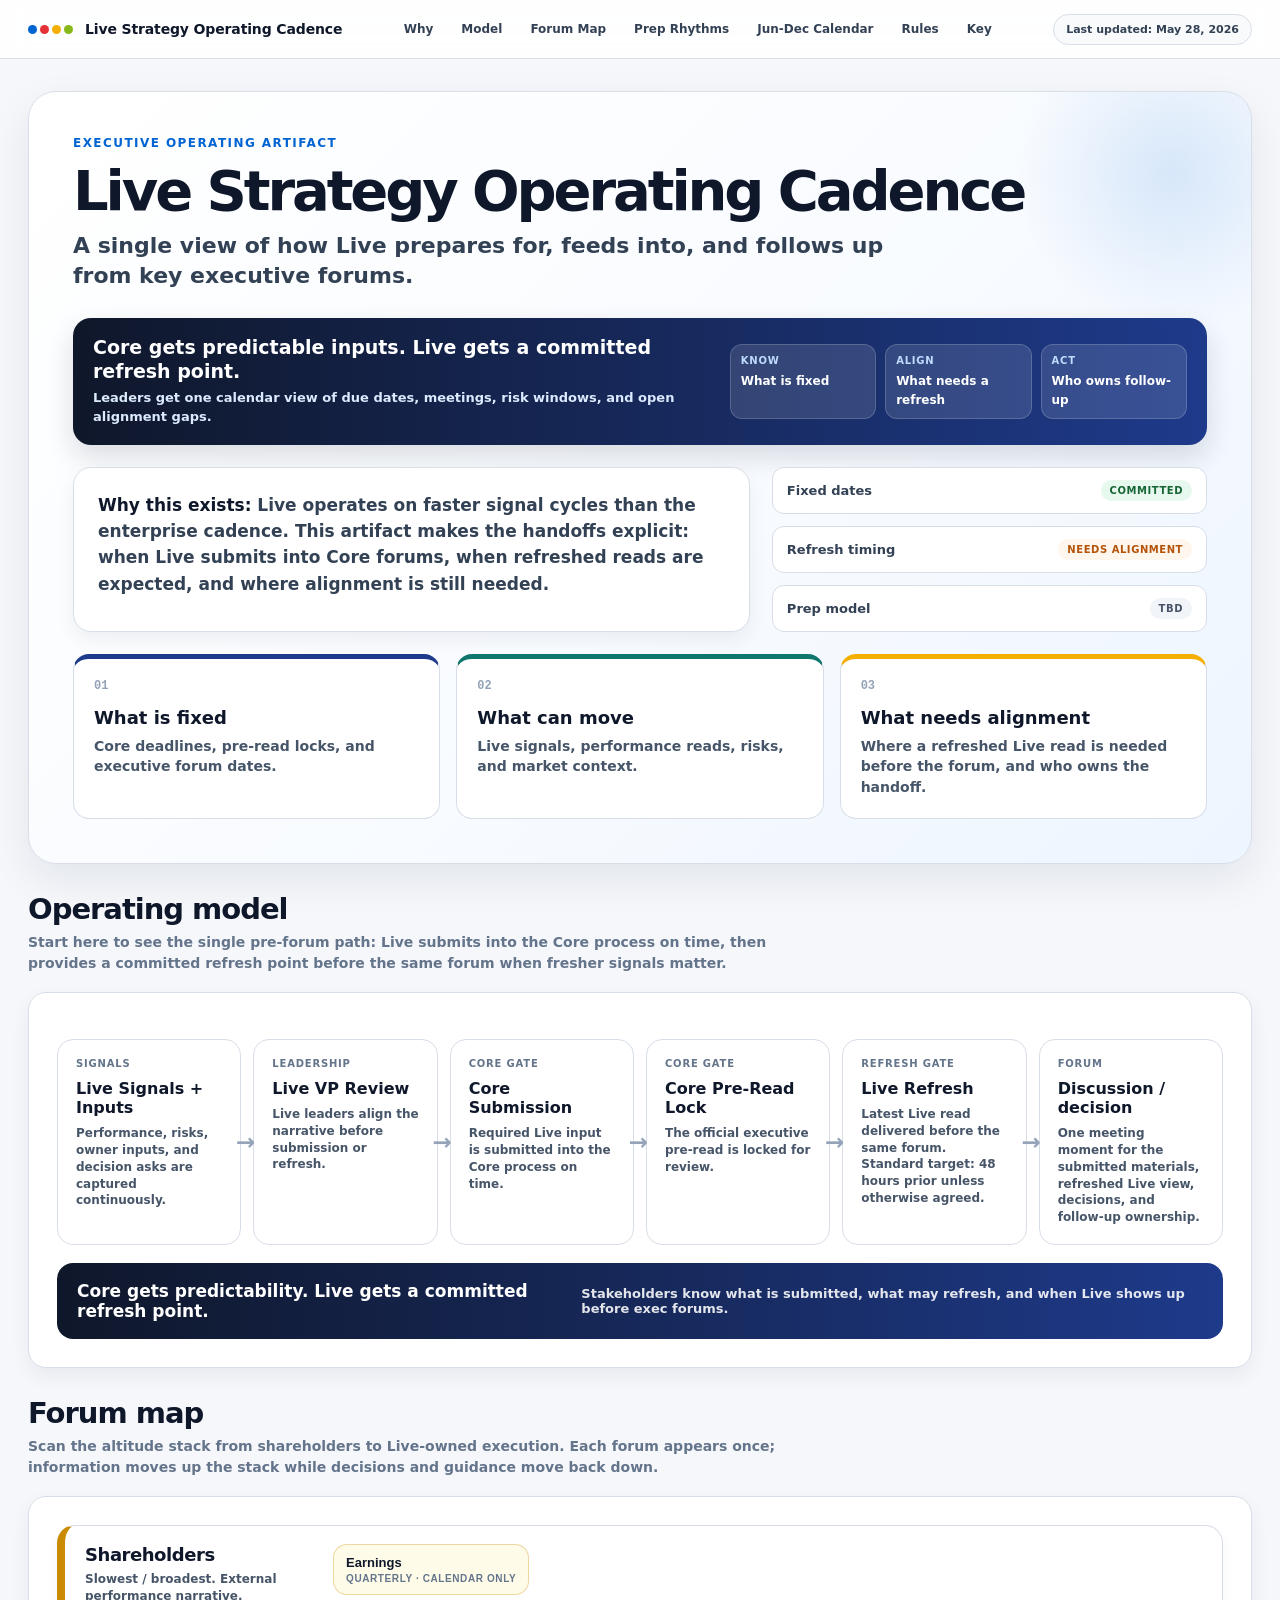
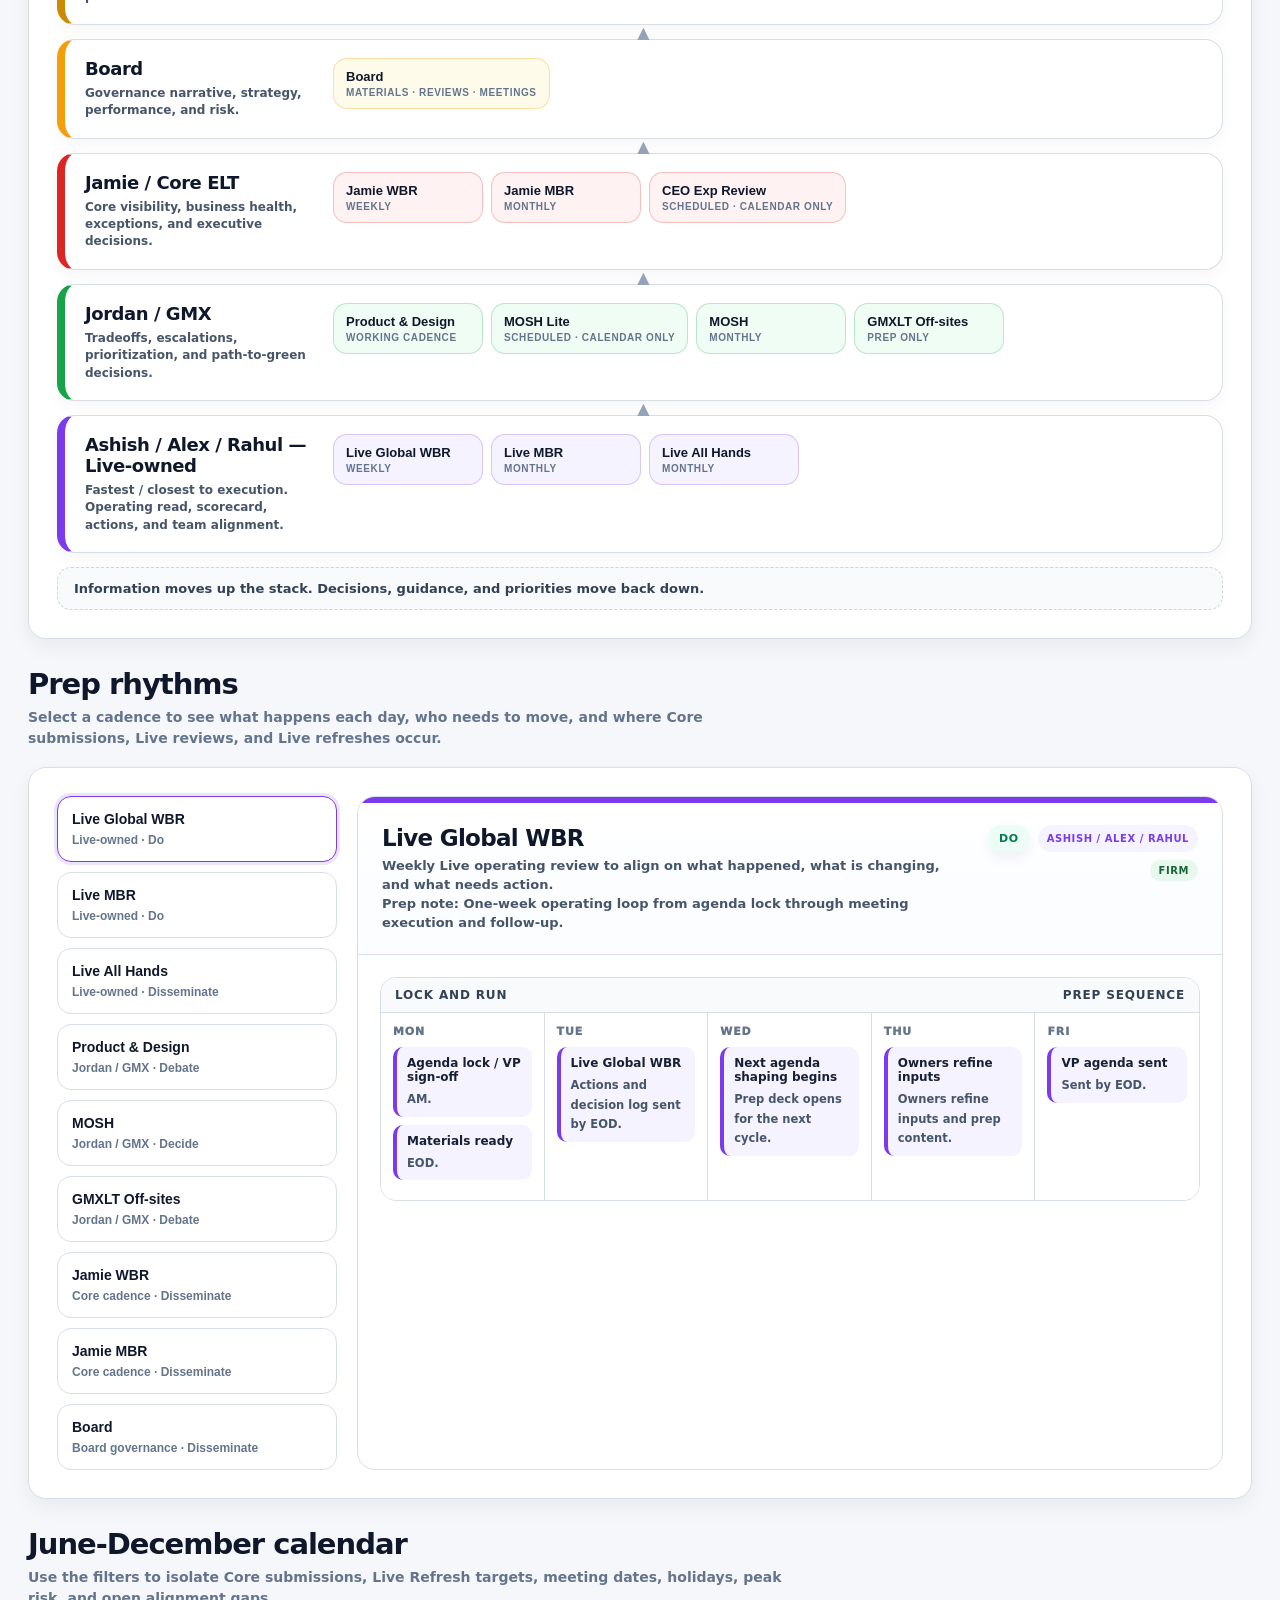
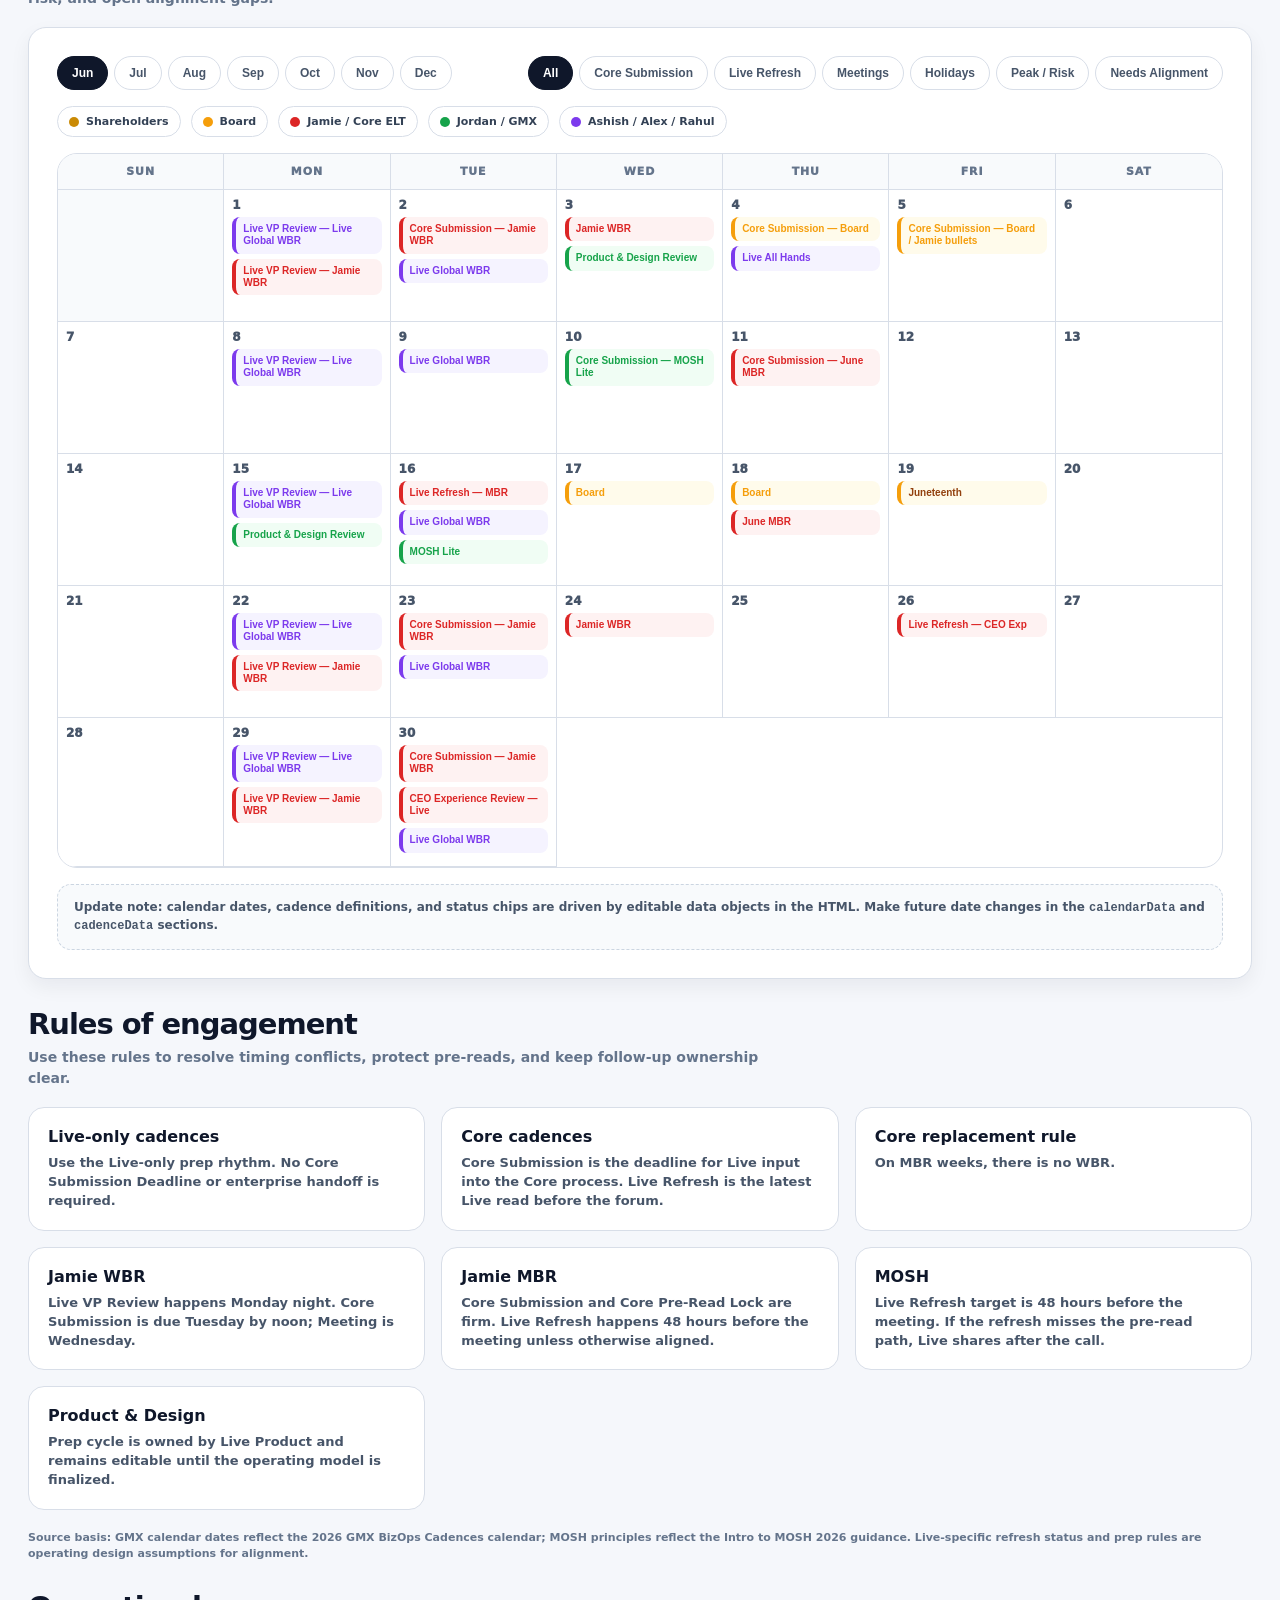
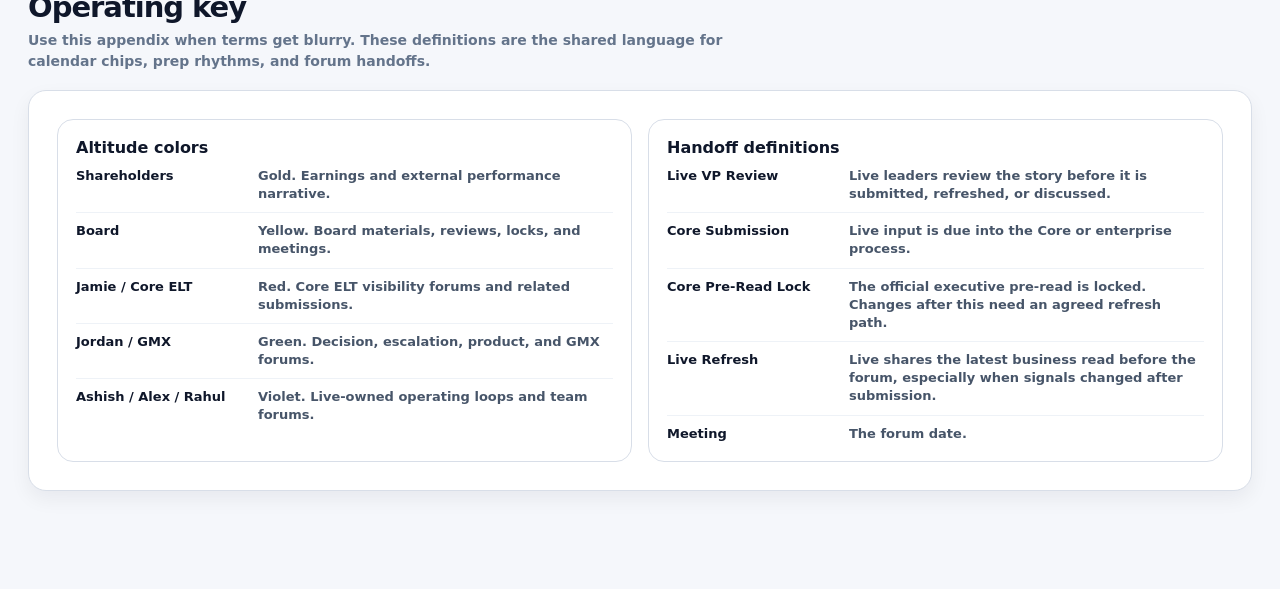
==== commit 6110dc46: "Update index.html" ====
--- a/index.html
+++ b/index.html
@@ -106,22 +106,20 @@
     <section id="why" class="hero">
       <div class="eyebrow">Executive operating artifact</div>
       <h1>Live Strategy Operating Cadence</h1>
-      <p class="subtitle">Use this to see when each forum happens, what Live owes, and where leaders need to align before materials lock.</p>
-      <div class="exec-takeaway"><div><strong>Core gets predictability. Live gets a refresh lane.</strong><span>Stakeholders can scan the calendar, spot due dates and risk windows, and align on where and how Live shows up in exec forums.</span></div><div class="exec-next"><div><b>Know</b><em>Fixed Core deadlines</em></div><div><b>Align</b><em>Live refresh lane</em></div><div><b>Watch</b><em>Peak and open owners</em></div></div></div>
+      <p class="subtitle">A single view of how Live prepares for, feeds into, and follows up from key executive forums.</p>
+      <div class="exec-takeaway"><div><strong>Core gets predictable inputs. Live gets a committed refresh point.</strong><span>Leaders get one calendar view of due dates, meetings, risk windows, and open alignment gaps.</span></div><div class="exec-next"><div><b>Know</b><em>What is fixed</em></div><div><b>Align</b><em>What needs a refresh</em></div><div><b>Act</b><em>Who owns follow-up</em></div></div></div>
       <div class="purpose">
-        <div class="purpose-card"><p><strong>Use this artifact to answer three questions:</strong> What is due? Who owns it? Where do we need a refreshed Live read before leaders make a decision?</p></div>
-        <div class="status-box stream-key">
-          <div class="status-row"><span>Shareholders</span><span class="pill stream-shareholder">Earnings</span></div>
-          <div class="status-row"><span>Board governance</span><span class="pill stream-board">Board</span></div>
-          <div class="status-row"><span>Jamie / Core ELT</span><span class="pill stream-jamie">Jamie</span></div>
-          <div class="status-row"><span>Jordan / GMX</span><span class="pill stream-jordan">Jordan</span></div>
-          <div class="status-row"><span>Ashish / Alex / Rahul</span><span class="pill stream-live">Live</span></div>
+        <div class="purpose-card"><p><strong>Why this exists:</strong> Live operates on faster signal cycles than the enterprise cadence. This artifact makes the handoffs explicit: when Live submits into Core forums, when refreshed reads are expected, and where alignment is still needed.</p></div>
+        <div class="status-box">
+          <div class="status-row"><span>Fixed dates</span><span class="pill firm">Committed</span></div>
+          <div class="status-row"><span>Refresh timing</span><span class="pill align">Needs Alignment</span></div>
+          <div class="status-row"><span>Prep model</span><span class="pill tbd">TBD</span></div>
         </div>
       </div>
       <div class="tension-grid">
-        <div class="tension"><div class="num">01</div><h3>Core deadlines stay fixed</h3><p>Enterprise forums need materials, pre-reads, and structured inputs on time.</p></div>
-        <div class="tension"><div class="num">02</div><h3>Live data keeps moving</h3><p>Performance, seller behavior, launches, and demand signals continue to change after the first material lock.</p></div>
-        <div class="tension"><div class="num">03</div><h3>One operating view</h3><p>Leaders can scan the same source of truth for dates, deliverables, owners, and escalation paths.</p></div>
+        <div class="tension"><div class="num">01</div><h3>What is fixed</h3><p>Core deadlines, pre-read locks, and executive forum dates.</p></div>
+        <div class="tension"><div class="num">02</div><h3>What can move</h3><p>Live signals, performance reads, risks, and market context.</p></div>
+        <div class="tension"><div class="num">03</div><h3>What needs alignment</h3><p>Where a refreshed Live read is needed before the forum, and who owns the handoff.</p></div>
       </div>
     </section>
 
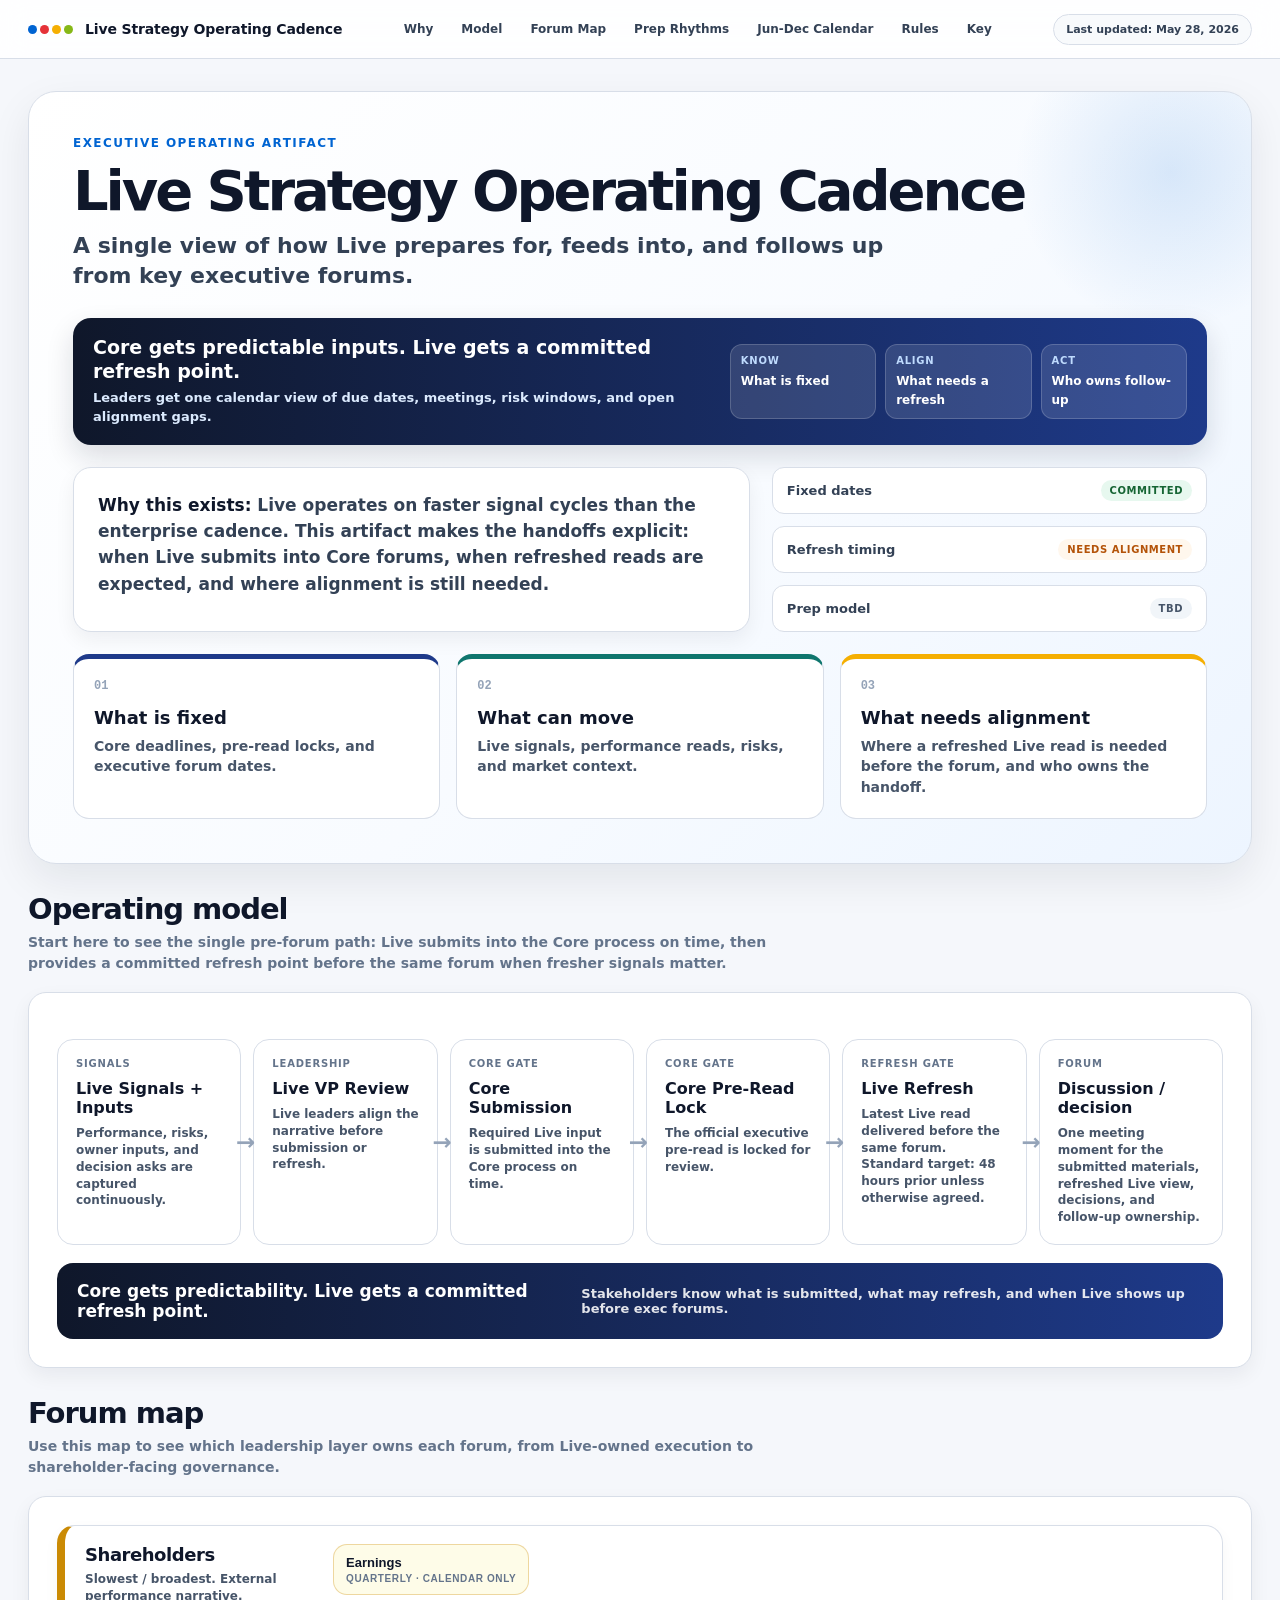
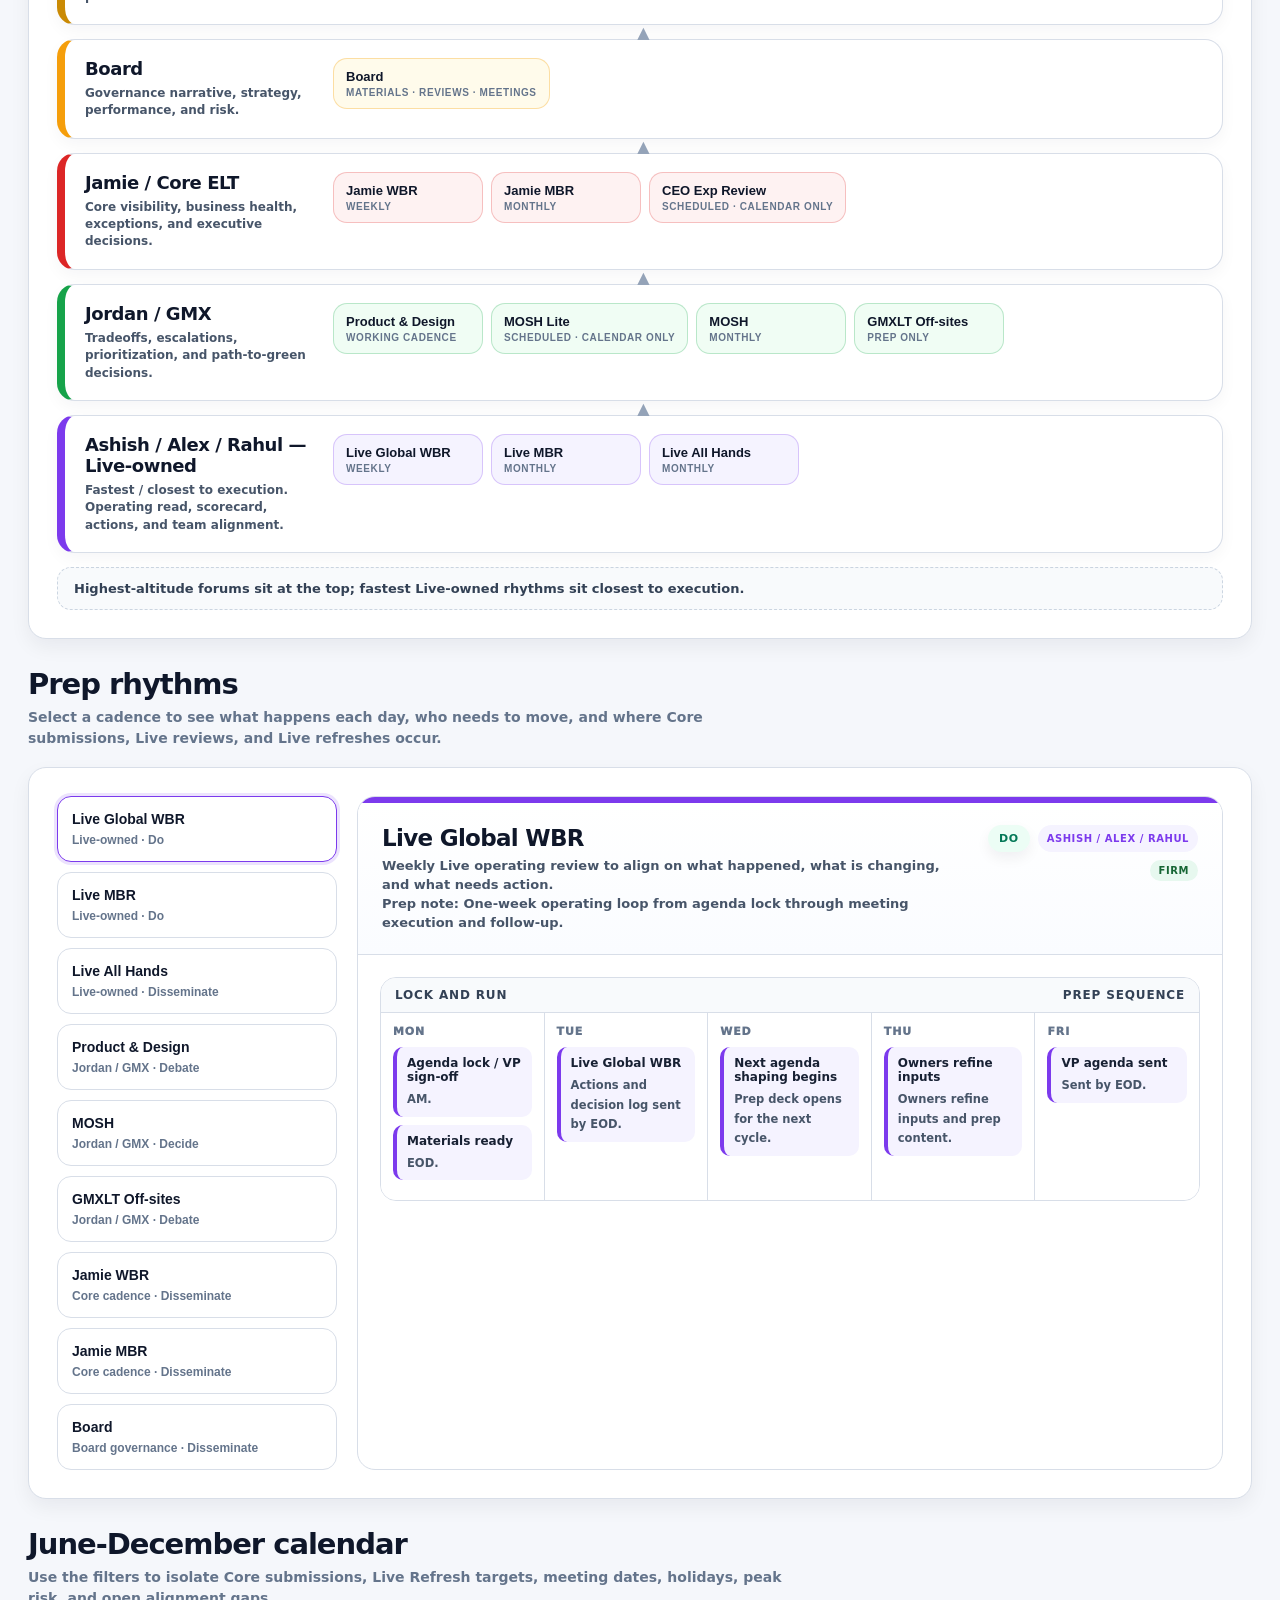
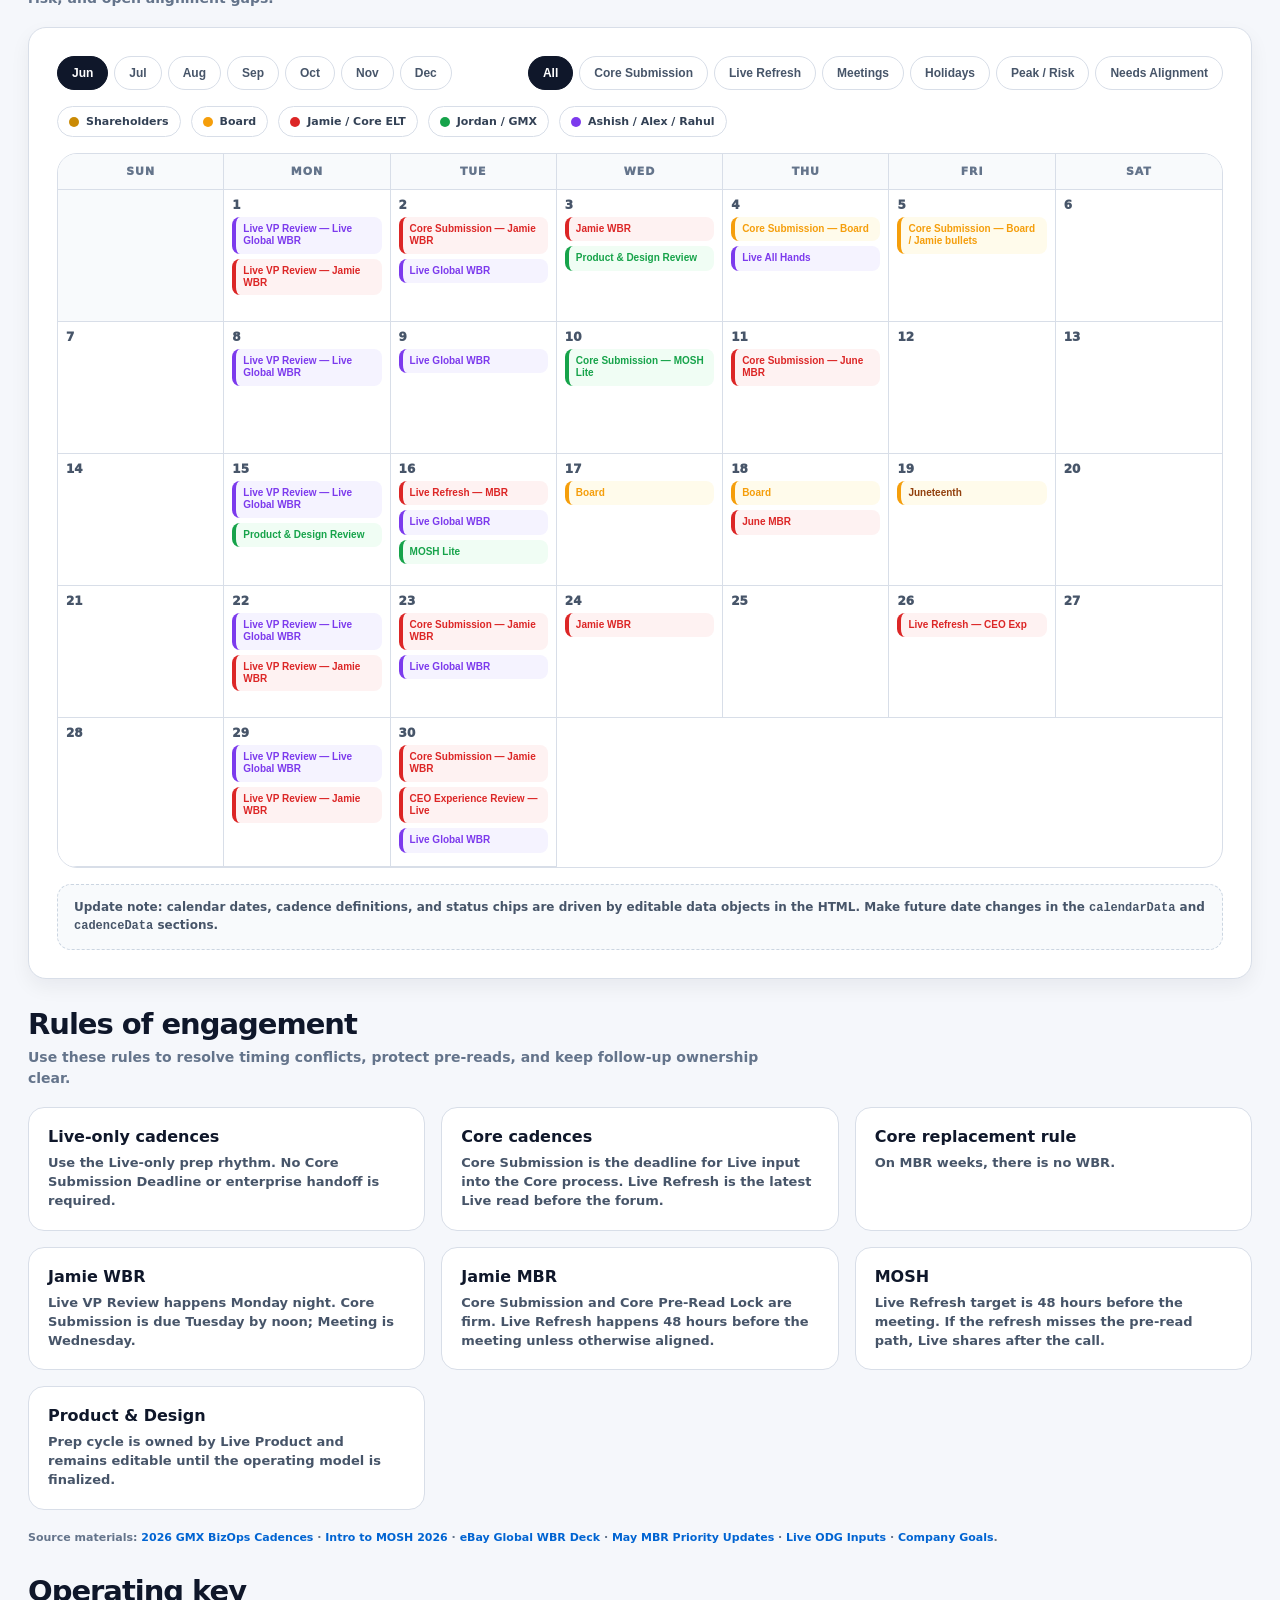
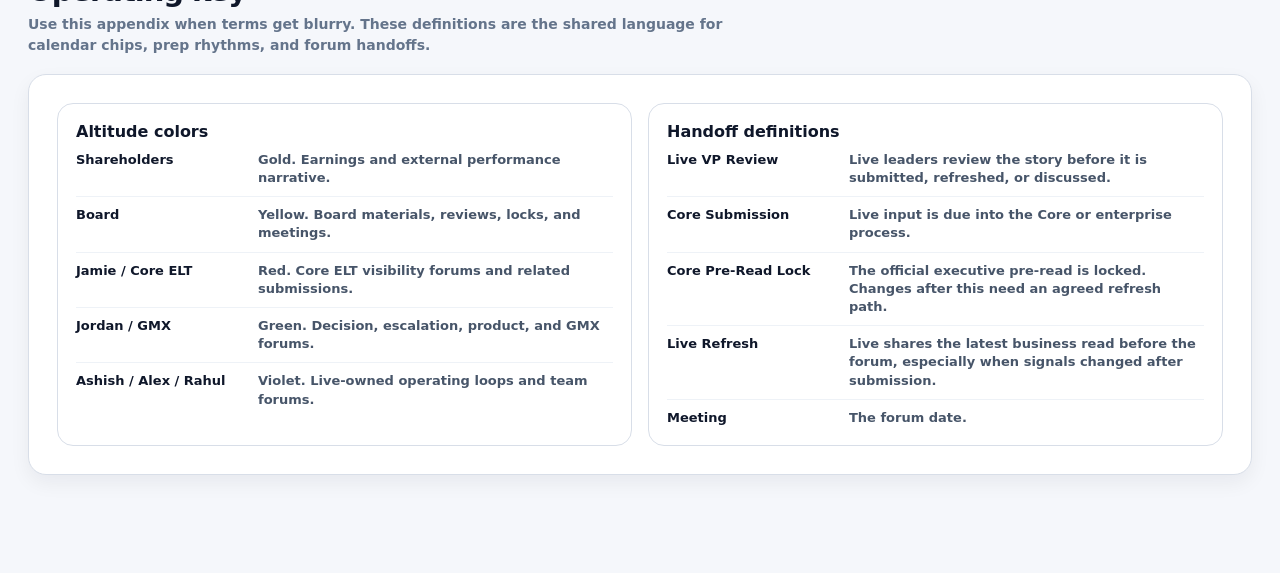
==== commit 1860b777: "Update index.html" ====
--- a/index.html
+++ b/index.html
@@ -77,7 +77,7 @@
     .altitude-stack{display:flex;flex-direction:column;gap:14px}.altitude-rail{position:relative;background:#fff;border:1px solid var(--line);border-radius:18px;padding:18px 20px;display:grid;grid-template-columns:230px 1fr;gap:18px;align-items:start;box-shadow:0 6px 16px rgba(15,23,42,.04)}.altitude-rail:not(:last-child):after{content:"▲";position:absolute;left:50%;bottom:-18px;transform:translateX(-50%);color:#94a3b8;font-size:16px;font-weight:900;z-index:3}.altitude-rail.shareholder{border-left:8px solid var(--stream-shareholder)}.altitude-rail.board{border-left:8px solid var(--stream-board)}.altitude-rail.jamie{border-left:8px solid var(--stream-jamie)}.altitude-rail.jordan{border-left:8px solid var(--stream-jordan)}.altitude-rail.live{border-left:8px solid var(--stream-live)}.altitude-meta h3{font-size:18px;letter-spacing:-.025em;margin:0 0 6px;color:var(--navy)}.altitude-meta p{font-size:12px;line-height:1.45;color:#475569;font-weight:700;margin:0}.altitude-chips{display:flex;gap:8px;flex-wrap:wrap}.altitude-chip{border:1px solid var(--line);background:#fff;border-radius:14px;padding:10px 12px;text-align:left;min-width:150px;cursor:default;transition:.14s ease}.altitude-chip.clickable{cursor:pointer}.altitude-chip.clickable:hover{transform:translateY(-1px);box-shadow:var(--shadow-sm)}.altitude-chip strong{display:block;font-size:13px;color:var(--navy);margin-bottom:3px}.altitude-chip span{display:block;font-size:10px;font-weight:900;text-transform:uppercase;letter-spacing:.06em;color:#64748b}.altitude-chip.stream-live{background:var(--stream-live-soft);border-color:rgba(124,58,237,.25)}.altitude-chip.stream-jordan{background:var(--stream-jordan-soft);border-color:rgba(22,163,74,.25)}.altitude-chip.stream-jamie{background:var(--stream-jamie-soft);border-color:rgba(220,38,38,.25)}.altitude-chip.stream-board{background:var(--stream-board-soft);border-color:rgba(245,158,11,.32)}.altitude-chip.stream-shareholder{background:var(--stream-shareholder-soft);border-color:rgba(202,138,4,.32)}.altitude-caption{margin-top:14px;padding:13px 16px;border-radius:14px;background:#f8fafc;border:1px dashed #cbd5e1;color:#334155;font-size:13px;font-weight:800}.key-grid{display:grid;grid-template-columns:1fr 1fr;gap:16px}.key-card{border:1px solid var(--line);border-radius:16px;background:#fff;padding:18px}.key-card h3{font-size:16px;margin:0 0 10px;color:var(--navy)}.key-list{display:flex;flex-direction:column;gap:9px}.key-row{display:grid;grid-template-columns:170px 1fr;gap:12px;border-top:1px solid #eef2f7;padding-top:9px;font-size:13px;color:#475569;line-height:1.4;font-weight:650}.key-row:first-child{border-top:none;padding-top:0}.key-row strong{color:var(--navy)}
 
     .prep-shell{display:grid;grid-template-columns:280px 1fr;gap:20px}.cadence-selector{display:flex;flex-direction:column;gap:10px}.cadence-btn{border:1px solid var(--line);background:#fff;border-radius:14px;text-align:left;padding:14px 14px;cursor:pointer;transition:.15s ease}.cadence-btn:hover{border-color:#aeb9c8}.cadence-btn.active{border-color:var(--ebay-blue);box-shadow:0 0 0 3px rgba(0,100,210,.12)}.cadence-btn strong{display:block;color:var(--navy);font-size:14px;margin-bottom:5px}.cadence-btn span{font-size:12px;color:#64748b;font-weight:750}.lane-panel{background:#fff;border:1px solid var(--line);border-radius:18px;overflow:hidden}.lane-head{padding:22px 24px;border-bottom:1px solid var(--line);display:flex;justify-content:space-between;gap:18px;align-items:flex-start;background:linear-gradient(180deg,#fff,#fafcff)}.lane-head h3{font-size:23px;margin:0 0 6px;letter-spacing:-.03em;color:var(--navy)}.lane-head p{font-size:13px;color:#475569;font-weight:650;line-height:1.45;margin:0;max-width:750px}.lane-badges{display:flex;gap:8px;flex-wrap:wrap;justify-content:flex-end}.week-stack{padding:22px;display:flex;flex-direction:column;gap:18px}.week-block{border:1px solid var(--line);border-radius:16px;overflow:hidden;background:#fff}.week-label{background:#f8fafc;border-bottom:1px solid var(--line);padding:10px 14px;display:flex;align-items:center;justify-content:space-between;color:#334155;font-weight:900;font-size:12px;text-transform:uppercase;letter-spacing:.07em}.days{display:grid;grid-template-columns:repeat(5,1fr)}.day{min-height:148px;border-right:1px solid var(--line);padding:12px;background:#fff}.day:last-child{border-right:none}.day-name{font-size:11px;font-weight:950;text-transform:uppercase;letter-spacing:.08em;color:#64748b;margin-bottom:9px}.task{border-left:4px solid #94a3b8;background:#f8fafc;border-radius:10px;padding:9px 10px;margin-bottom:8px}.task strong{display:block;font-size:12px;color:#172033;margin-bottom:4px}.task span{font-size:11.5px;color:#475569;font-weight:650;line-height:1.35}.task.live{border-color:var(--live);background:var(--live-soft)}.task.core{border-color:var(--core);background:var(--core-soft)}.task.align{border-color:var(--align);background:var(--align-soft)}.task.meeting{border-color:#0f172a;background:#f8fafc}.task.risk{border-color:var(--risk);background:var(--risk-soft)}
-    .calendar-toolbar{display:flex;flex-wrap:wrap;gap:12px;align-items:center;justify-content:space-between;margin-bottom:16px}.month-tabs{display:flex;gap:6px;flex-wrap:wrap}.month-tab,.filter-btn{border:1px solid var(--line);background:#fff;border-radius:999px;padding:9px 14px;font-weight:900;font-size:12px;color:#475569;cursor:pointer}.month-tab.active,.filter-btn.active{background:var(--navy);color:#fff;border-color:var(--navy)}.filters{display:flex;gap:6px;flex-wrap:wrap;justify-content:flex-end}.cal-wrap{position:relative;overflow:hidden;border:1px solid var(--line);border-radius:20px;background:#fff}.peak-band{position:absolute;left:0;right:0;pointer-events:none;background:linear-gradient(90deg,rgba(185,28,28,.10),rgba(245,175,2,.22));border-top:2px solid rgba(185,28,28,.34);border-bottom:2px solid rgba(180,83,9,.42);z-index:0;display:none}.peak-label{position:absolute;right:16px;top:10px;background:#fff7ed;color:#991b1b;border:1px solid #fca5a5;border-radius:999px;padding:8px 12px;font-size:11px;font-weight:950;text-transform:uppercase;letter-spacing:.05em;box-shadow:0 8px 18px rgba(185,28,28,.12)}.cal-grid{position:relative;z-index:1;display:grid;grid-template-columns:repeat(7,1fr);border-collapse:collapse}.dow{padding:11px;text-align:center;background:#f8fafc;border-bottom:1px solid var(--line);border-right:1px solid var(--line);font-size:11px;font-weight:950;text-transform:uppercase;letter-spacing:.08em;color:#64748b}.dow:nth-child(7){border-right:none}.cal-day{min-height:132px;padding:8px;border-right:1px solid var(--line);border-bottom:1px solid var(--line);background:rgba(255,255,255,.86);position:relative}.cal-day.peak-cell{background:linear-gradient(135deg,rgba(185,28,28,.065),rgba(245,175,2,.16));box-shadow:inset 0 2px 0 rgba(185,28,28,.20),inset 0 -2px 0 rgba(180,83,9,.22)}.cal-day.peak-cell:after{content:"";position:absolute;left:0;right:0;top:42px;height:22px;background:linear-gradient(90deg,rgba(185,28,28,.10),rgba(245,175,2,.18));border-top:1px solid rgba(185,28,28,.18);border-bottom:1px solid rgba(180,83,9,.18);pointer-events:none}.peak-inline-label{position:relative;z-index:2;display:inline-flex;align-items:center;margin-top:2px;padding:4px 7px;border-radius:999px;background:#fff1f2;border:1px solid #fecaca;color:#991b1b;font-size:9px;font-weight:950;text-transform:uppercase;letter-spacing:.06em}.cal-day:nth-child(7n){border-right:none}.cal-day.empty{background:#f8fafc}.date-num{font-size:12px;font-weight:950;color:#475569;margin-bottom:5px}.chip{display:block;width:100%;border:0;border-left:4px solid #94a3b8;background:#f8fafc;color:#334155;border-radius:8px;padding:6px 7px;margin-bottom:5px;text-align:left;font-size:10px;line-height:1.23;font-weight:850;cursor:pointer}.chip:hover{filter:brightness(.985);transform:translateY(-1px)}.chip.core{background:var(--core-soft);border-color:var(--core);color:var(--core)}.chip.live{background:var(--live-soft);border-color:var(--live);color:var(--live)}.chip.align{background:var(--align-soft);border-color:var(--align);color:var(--align)}.chip.meeting{background:#f1f5f9;border-color:#0f172a;color:#1f2937}.chip.holiday{background:var(--holiday-soft);border-color:#f59e0b;color:#92400e}.chip.risk{background:#fff1f2;border-color:var(--risk);color:var(--risk);font-weight:950;box-shadow:0 5px 12px rgba(185,28,28,.10)}.drawer{display:none;margin-top:16px;border:1px solid var(--line);border-radius:18px;background:#fff;box-shadow:var(--shadow-sm);overflow:hidden}.drawer.active{display:block}.drawer-head{padding:17px 20px;background:#0f172a;color:#fff;display:flex;justify-content:space-between;align-items:flex-start;gap:16px}.drawer-head h3{font-size:18px;margin:0 0 6px}.drawer-head p{font-size:12px;margin:0;color:#cbd5e1;font-weight:700}.drawer-body{padding:20px;display:grid;grid-template-columns:1.2fr .8fr;gap:18px}.drawer-body p{margin:0;color:#334155;font-size:14px;line-height:1.55;font-weight:650}.info-list{display:flex;flex-direction:column;gap:8px}.info-row{display:flex;justify-content:space-between;gap:12px;font-size:12px;border-bottom:1px dashed var(--line);padding-bottom:7px}.info-row strong{color:#64748b;text-transform:uppercase;letter-spacing:.06em;font-size:10px}.info-row span{font-weight:850;color:#0f172a;text-align:right}.rules-grid{display:grid;grid-template-columns:repeat(3,1fr);gap:16px}.rule{border:1px solid var(--line);border-radius:16px;background:#fff;padding:19px}.rule h3{font-size:16px;margin:0 0 8px;color:var(--navy)}.rule p{font-size:13px;line-height:1.45;color:#475569;font-weight:650;margin:0}.source-note{font-size:11px;color:#64748b;line-height:1.45;font-weight:650;margin-top:20px}.editable-note{margin-top:16px;padding:14px 16px;border-radius:14px;background:#f8fafc;border:1px dashed #cbd5e1;color:#475569;font-size:12px;font-weight:700;line-height:1.45}
+    .calendar-toolbar{display:flex;flex-wrap:wrap;gap:12px;align-items:center;justify-content:space-between;margin-bottom:16px}.month-tabs{display:flex;gap:6px;flex-wrap:wrap}.month-tab,.filter-btn{border:1px solid var(--line);background:#fff;border-radius:999px;padding:9px 14px;font-weight:900;font-size:12px;color:#475569;cursor:pointer}.month-tab.active,.filter-btn.active{background:var(--navy);color:#fff;border-color:var(--navy)}.filters{display:flex;gap:6px;flex-wrap:wrap;justify-content:flex-end}.cal-wrap{position:relative;overflow:hidden;border:1px solid var(--line);border-radius:20px;background:#fff}.peak-band{position:absolute;left:0;right:0;pointer-events:none;background:linear-gradient(90deg,rgba(185,28,28,.10),rgba(245,175,2,.22));border-top:2px solid rgba(185,28,28,.34);border-bottom:2px solid rgba(180,83,9,.42);z-index:0;display:none}.peak-label{position:absolute;right:16px;top:10px;background:#fff7ed;color:#991b1b;border:1px solid #fca5a5;border-radius:999px;padding:8px 12px;font-size:11px;font-weight:950;text-transform:uppercase;letter-spacing:.05em;box-shadow:0 8px 18px rgba(185,28,28,.12)}.cal-grid{position:relative;z-index:1;display:grid;grid-template-columns:repeat(7,1fr);border-collapse:collapse}.dow{padding:11px;text-align:center;background:#f8fafc;border-bottom:1px solid var(--line);border-right:1px solid var(--line);font-size:11px;font-weight:950;text-transform:uppercase;letter-spacing:.08em;color:#64748b}.dow:nth-child(7){border-right:none}.cal-day{min-height:132px;padding:8px;border-right:1px solid var(--line);border-bottom:1px solid var(--line);background:rgba(255,255,255,.86);position:relative}.cal-day.peak-cell{background:linear-gradient(135deg,rgba(185,28,28,.065),rgba(245,175,2,.16));box-shadow:inset 0 2px 0 rgba(185,28,28,.20),inset 0 -2px 0 rgba(180,83,9,.22)}.cal-day.peak-cell:after{content:"";position:absolute;left:0;right:0;top:42px;height:22px;background:linear-gradient(90deg,rgba(185,28,28,.10),rgba(245,175,2,.18));border-top:1px solid rgba(185,28,28,.18);border-bottom:1px solid rgba(180,83,9,.18);pointer-events:none}.peak-inline-label{position:relative;z-index:2;display:inline-flex;align-items:center;margin-top:2px;padding:4px 7px;border-radius:999px;background:#fff1f2;border:1px solid #fecaca;color:#991b1b;font-size:9px;font-weight:950;text-transform:uppercase;letter-spacing:.06em}.cal-day:nth-child(7n){border-right:none}.cal-day.empty{background:#f8fafc}.date-num{font-size:12px;font-weight:950;color:#475569;margin-bottom:5px}.chip{display:block;width:100%;border:0;border-left:4px solid #94a3b8;background:#f8fafc;color:#334155;border-radius:8px;padding:6px 7px;margin-bottom:5px;text-align:left;font-size:10px;line-height:1.23;font-weight:850;cursor:pointer}.chip:hover{filter:brightness(.985);transform:translateY(-1px)}.chip.core{background:var(--core-soft);border-color:var(--core);color:var(--core)}.chip.live{background:var(--live-soft);border-color:var(--live);color:var(--live)}.chip.align{background:var(--align-soft);border-color:var(--align);color:var(--align)}.chip.meeting{background:#f1f5f9;border-color:#0f172a;color:#1f2937}.chip.holiday{background:var(--holiday-soft);border-color:#f59e0b;color:#92400e}.chip.risk{background:#fff1f2;border-color:var(--risk);color:var(--risk);font-weight:950;box-shadow:0 5px 12px rgba(185,28,28,.10)}.drawer{display:none;margin-top:16px;border:1px solid var(--line);border-radius:18px;background:#fff;box-shadow:var(--shadow-sm);overflow:hidden}.drawer.active{display:block}.drawer-head{padding:17px 20px;background:#0f172a;color:#fff;display:flex;justify-content:space-between;align-items:flex-start;gap:16px}.drawer-head h3{font-size:18px;margin:0 0 6px}.drawer-head p{font-size:12px;margin:0;color:#cbd5e1;font-weight:700}.drawer-body{padding:20px;display:grid;grid-template-columns:1.2fr .8fr;gap:18px}.drawer-body p{margin:0;color:#334155;font-size:14px;line-height:1.55;font-weight:650}.info-list{display:flex;flex-direction:column;gap:8px}.info-row{display:flex;justify-content:space-between;gap:12px;font-size:12px;border-bottom:1px dashed var(--line);padding-bottom:7px}.info-row strong{color:#64748b;text-transform:uppercase;letter-spacing:.06em;font-size:10px}.info-row span{font-weight:850;color:#0f172a;text-align:right}.rules-grid{display:grid;grid-template-columns:repeat(3,1fr);gap:16px}.rule{border:1px solid var(--line);border-radius:16px;background:#fff;padding:19px}.rule h3{font-size:16px;margin:0 0 8px;color:var(--navy)}.rule p{font-size:13px;line-height:1.45;color:#475569;font-weight:650;margin:0}.source-note{font-size:11px;color:#64748b;line-height:1.45;font-weight:650;margin-top:20px}.source-links a{color:var(--ebay-blue);font-weight:850;text-decoration:none}.source-links a:hover{text-decoration:underline}.editable-note{margin-top:16px;padding:14px 16px;border-radius:14px;background:#f8fafc;border:1px dashed #cbd5e1;color:#475569;font-size:12px;font-weight:700;line-height:1.45}
 
     /* Stream color system: Live-only = violet, Jamie / Core ELT = red, Jordan / Core ELT = green */
     :root{--stream-live:#7c3aed;--stream-live-soft:#f5f3ff;--stream-jamie:#dc2626;--stream-jamie-soft:#fef2f2;--stream-jordan:#16a34a;--stream-jordan-soft:#f0fdf4;--stream-board:#f59e0b;--stream-board-soft:#fffbeb;--stream-shareholder:#ca8a04;--stream-shareholder-soft:#fefce8}
@@ -139,7 +139,7 @@
     </section>
 
     <section id="forums">
-      <div class="anchor-title"><div><h2>Forum map</h2><p>Scan the altitude stack from shareholders to Live-owned execution. Each forum appears once; information moves up the stack while decisions and guidance move back down.</p></div></div>
+      <div class="anchor-title"><div><h2>Forum map</h2><p>Use this map to see which leadership layer owns each forum, from Live-owned execution to shareholder-facing governance.</p></div></div>
       <div id="forumGrid"></div>
     </section>
 
@@ -185,7 +185,7 @@
         <div class="rule"><h3>MOSH</h3><p>Live Refresh target is 48 hours before the meeting. If the refresh misses the pre-read path, Live shares after the call.</p></div>
         <div class="rule"><h3>Product & Design</h3><p>Prep cycle is owned by Live Product and remains editable until the operating model is finalized.</p></div>
       </div>
-      <p class="source-note">Source basis: GMX calendar dates reflect the 2026 GMX BizOps Cadences calendar; MOSH principles reflect the Intro to MOSH 2026 guidance. Live-specific refresh status and prep rules are operating design assumptions for alignment.</p>
+      <div class="source-note source-links"><strong>Source materials:</strong> <a href="2026%20GMX%20BizOps%20Cadences%20-%20GMX%20BizOps%20Calendar%202026.pdf" target="_blank" rel="noopener">2026 GMX BizOps Cadences</a> · <a href="Intro%20to%20MOSH%202026.pdf" target="_blank" rel="noopener">Intro to MOSH 2026</a> · <a href="eBay%20Global%20WBR%20Deck%20-%202026.pdf" target="_blank" rel="noopener">eBay Global WBR Deck</a> · <a href="May%20MBR%20Priority%20%28M0%29%20Updates%20%28Live%29.pdf" target="_blank" rel="noopener">May MBR Priority Updates</a> · <a href="eBay%20Live%20-%202026%20Goal-Setting%20Inputs%20-%20Live_ODG.pdf" target="_blank" rel="noopener">Live ODG Inputs</a> · <a href="Company%20Objectives_%20Source%20File%20-%20eBay%202026%20Company%20Goals%20v1.30.26.pdf" target="_blank" rel="noopener">Company Goals</a>.</div>
     </section>
 
     <section id="key">
@@ -588,7 +588,7 @@
 
     function renderForums(){
       const grid=document.getElementById('forumGrid');
-      grid.innerHTML=`<div class="section-card"><div class="altitude-stack">${altitudeLayers.map(layer=>`<div class="altitude-rail ${layer.cls}"><div class="altitude-meta"><h3>${layer.title}</h3><p>${layer.desc}</p></div><div class="altitude-chips">${layer.chips.map(ch=>`<button class="altitude-chip ${layer.stream} ${ch.key?'clickable':''}" ${ch.key?`onclick="selectCadence('${ch.key}', true)"`:''}><strong>${ch.title}</strong><span>${ch.meta}</span></button>`).join('')}</div></div>`).join('')}</div><div class="altitude-caption">Information moves up the stack. Decisions, guidance, and priorities move back down.</div></div>`;
+      grid.innerHTML=`<div class="section-card"><div class="altitude-stack">${altitudeLayers.map(layer=>`<div class="altitude-rail ${layer.cls}"><div class="altitude-meta"><h3>${layer.title}</h3><p>${layer.desc}</p></div><div class="altitude-chips">${layer.chips.map(ch=>`<button class="altitude-chip ${layer.stream} ${ch.key?'clickable':''}" ${ch.key?`onclick="selectCadence('${ch.key}', true)"`:''}><strong>${ch.title}</strong><span>${ch.meta}</span></button>`).join('')}</div></div>`).join('')}</div><div class="altitude-caption">Highest-altitude forums sit at the top; fastest Live-owned rhythms sit closest to execution.</div></div>`;
     }
     function renderCadenceSelector(){
       const s=document.getElementById('cadenceSelector');
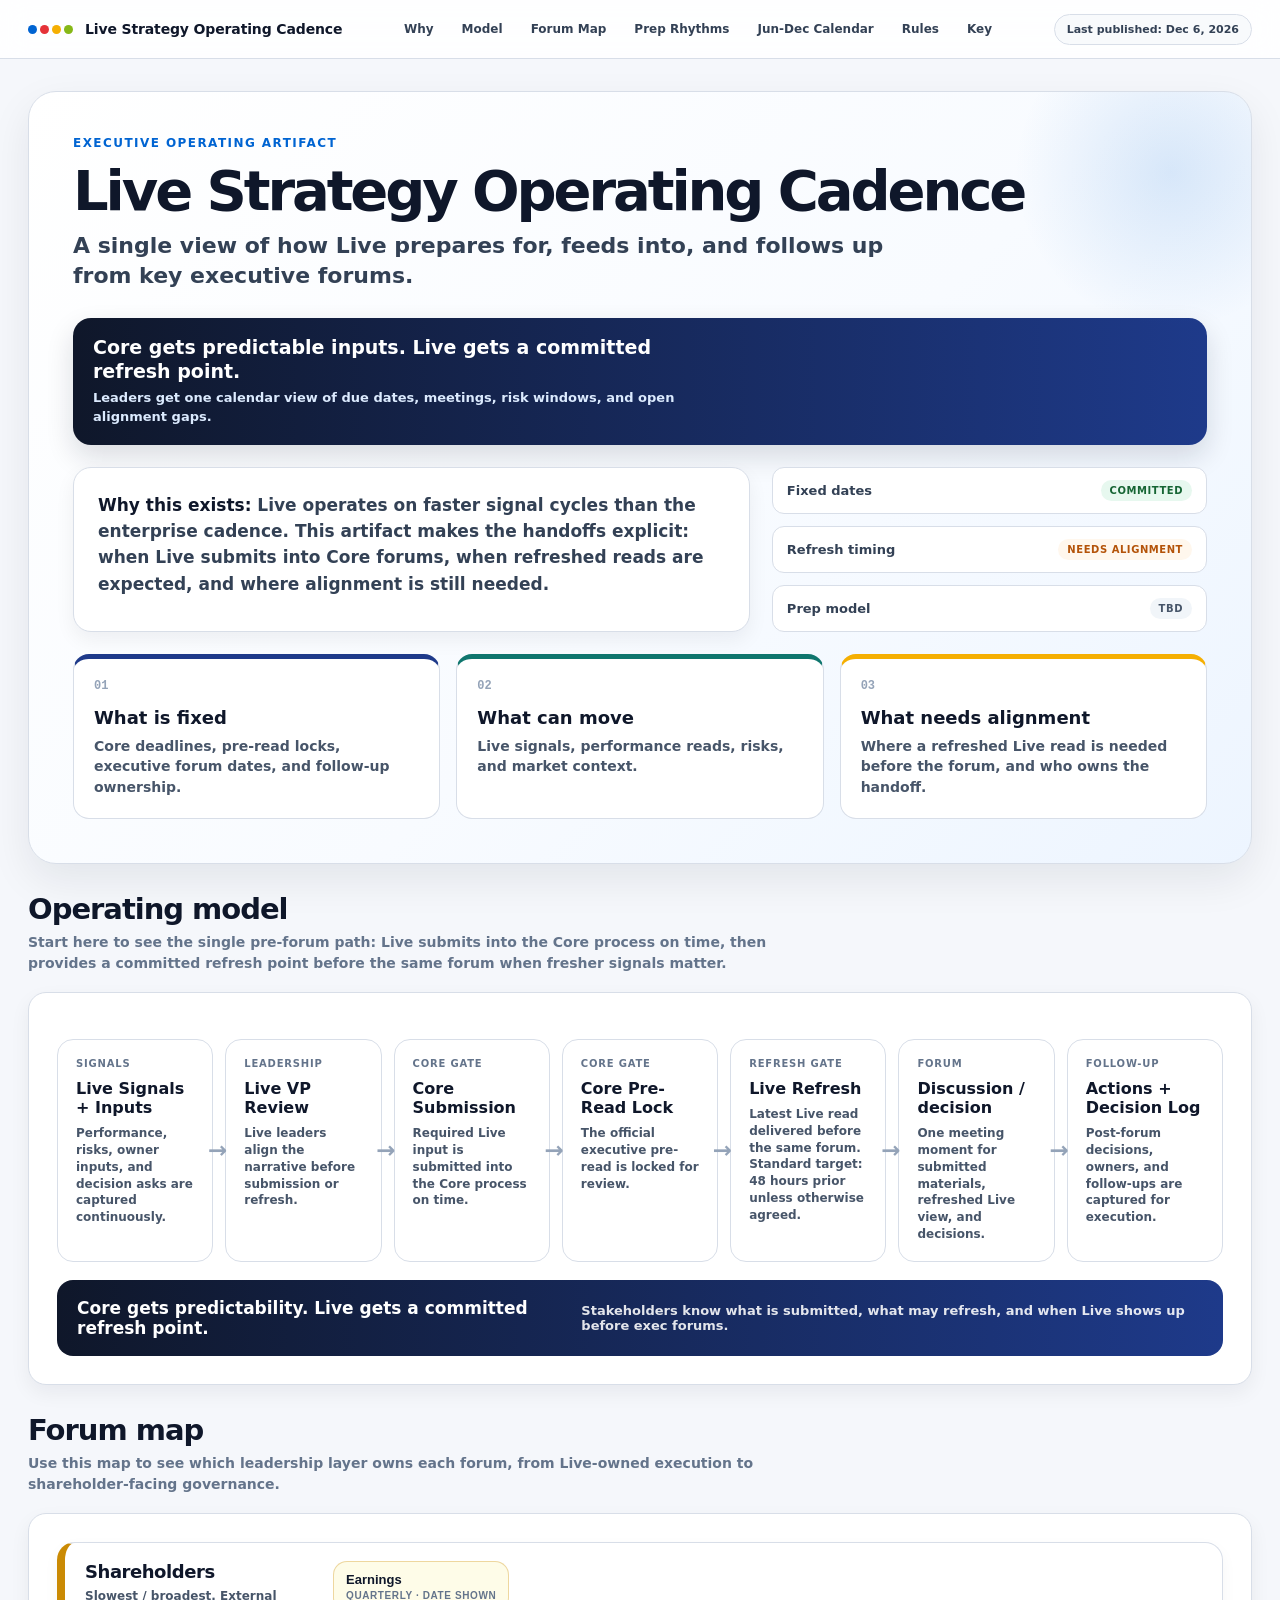
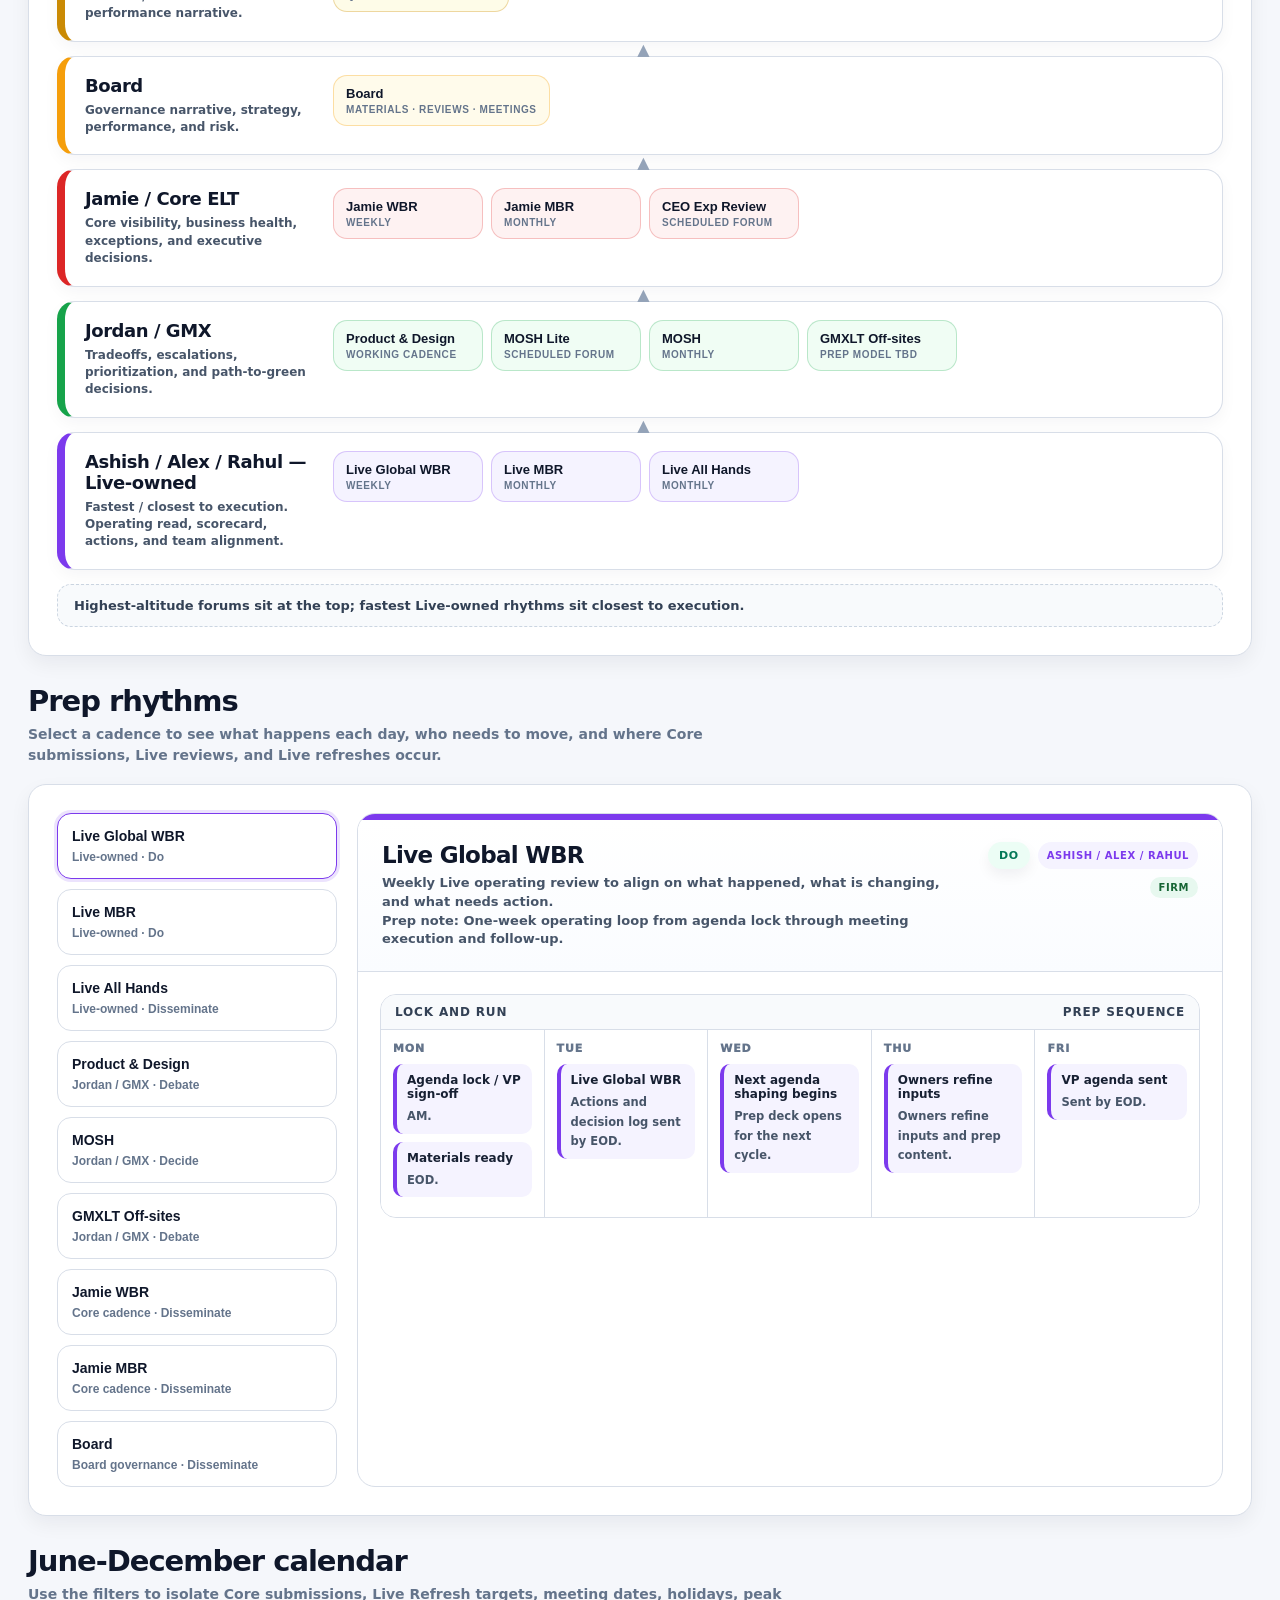
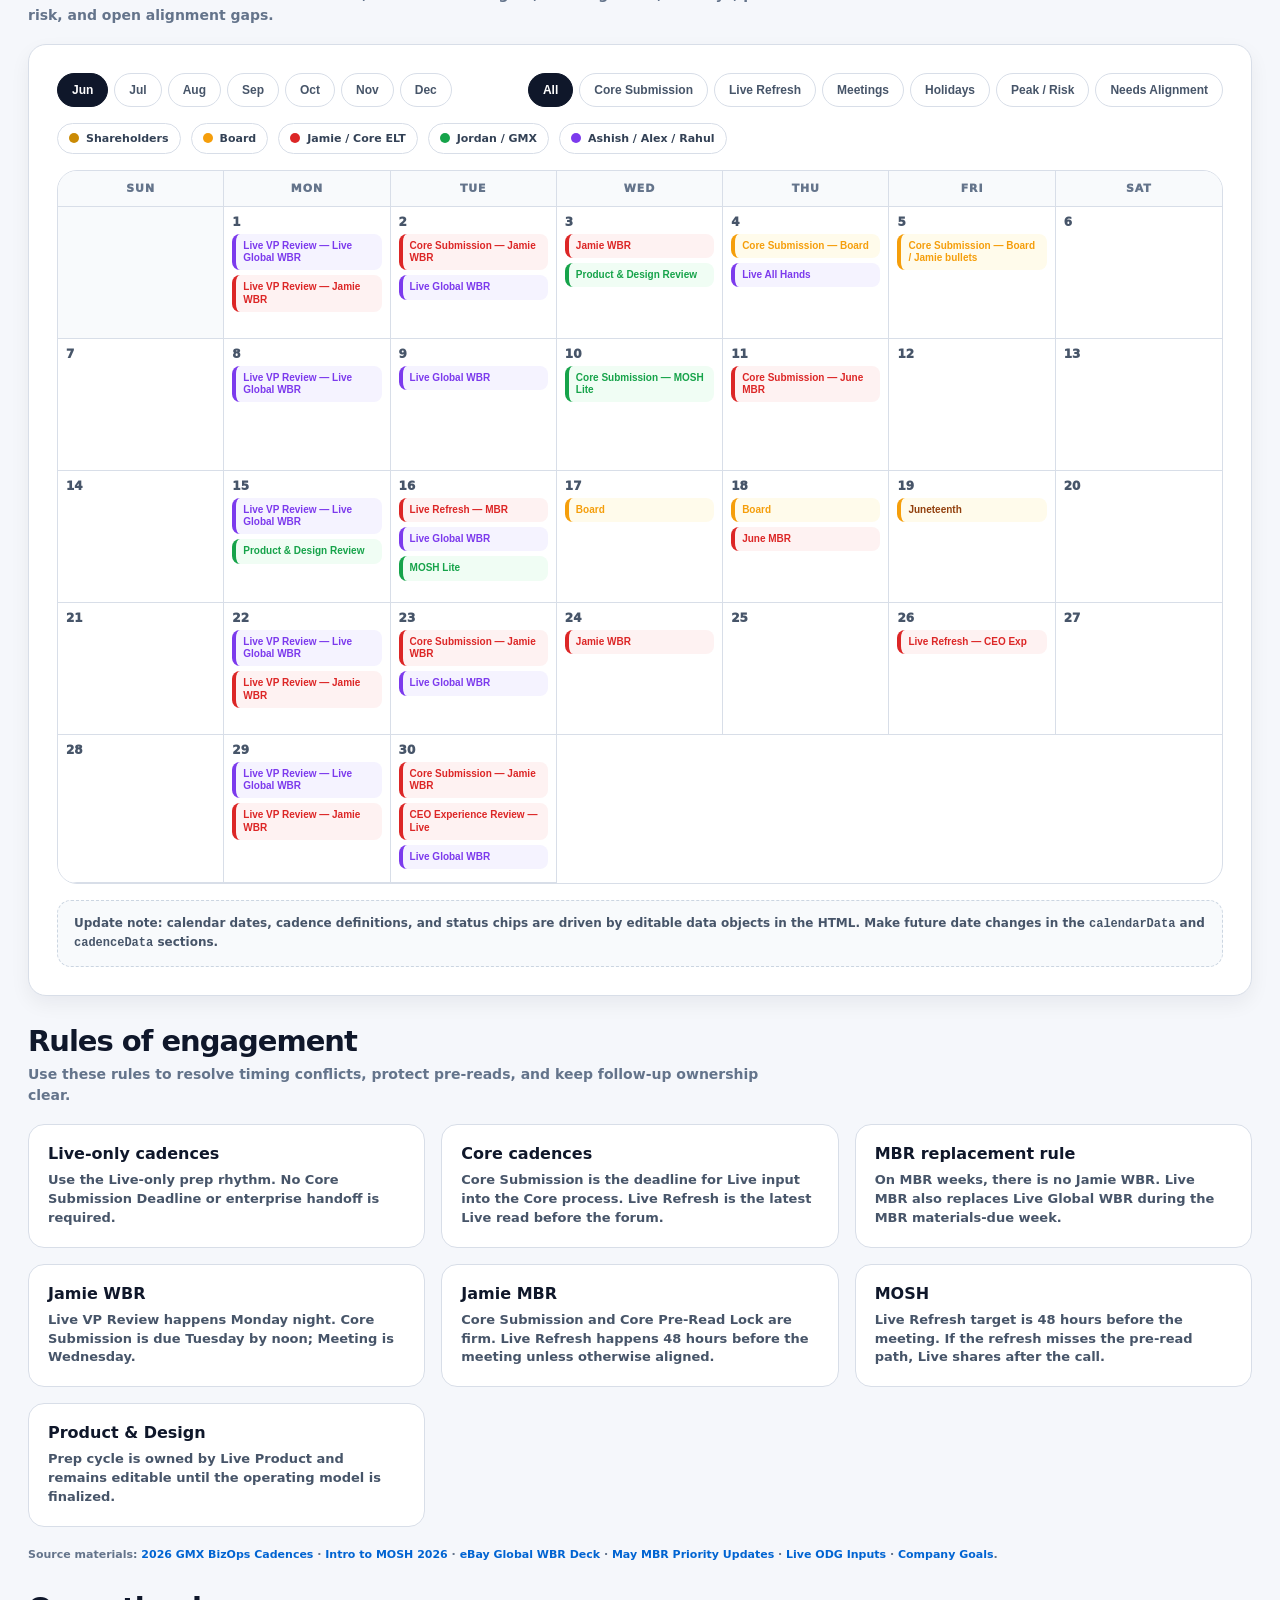
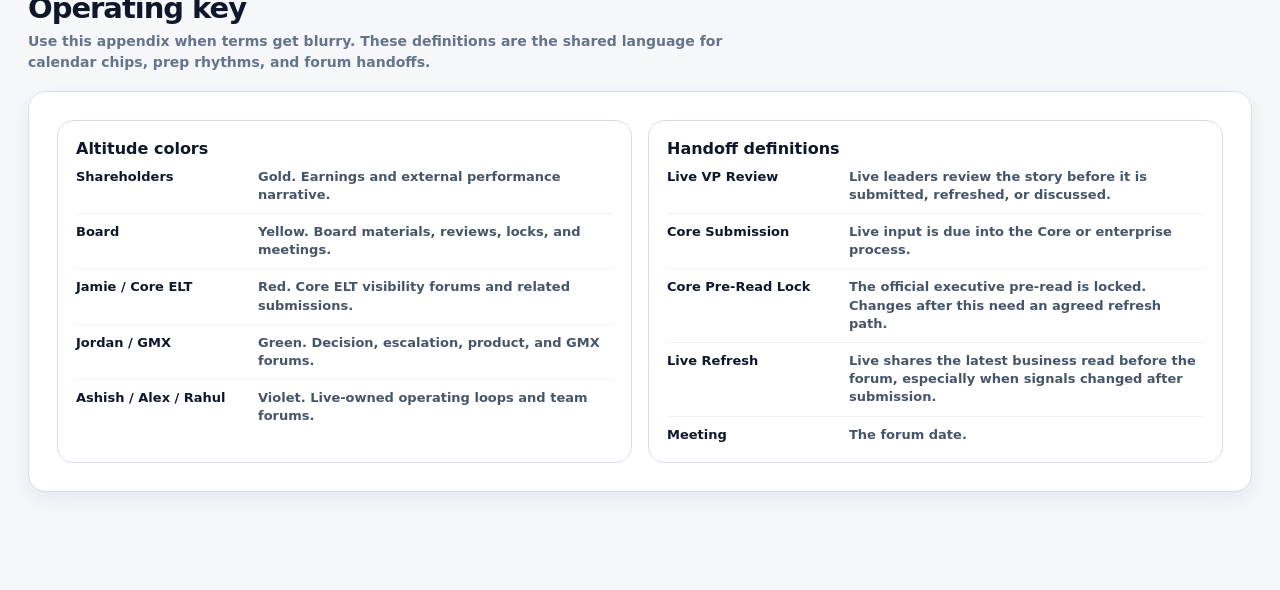
==== commit e19da349: "Update index.html" ====
--- a/index.html
+++ b/index.html
@@ -69,7 +69,7 @@
     .tension-grid{display:grid;grid-template-columns:repeat(3,1fr);gap:16px;margin-top:22px}
     .tension{border:1px solid var(--line);border-radius:16px;background:#fff;padding:20px;position:relative;min-height:150px}.tension:nth-child(1){border-top:5px solid var(--core)}.tension:nth-child(2){border-top:5px solid var(--live)}.tension:nth-child(3){border-top:5px solid var(--ebay-yellow)}
     .tension .num{font-family:var(--mono);font-size:12px;font-weight:900;color:#94a3b8;margin-bottom:14px}.tension h3{font-size:18px;margin:0 0 8px;color:var(--navy)}.tension p{font-size:14px;color:#475569;line-height:1.48;margin:0;font-weight:600}
-    .model-flow{display:grid;grid-template-columns:repeat(6,1fr);gap:12px;align-items:stretch;margin-top:18px}
+    .model-flow{display:grid;grid-template-columns:repeat(7,1fr);gap:12px;align-items:stretch;margin-top:18px}
     .flow-step{background:#fff;border:1px solid var(--line);border-radius:16px;padding:18px;position:relative;min-height:130px}.flow-step:not(:last-child):after{content:"→";position:absolute;right:-15px;top:50%;transform:translateY(-50%);font-size:23px;font-weight:900;color:#94a3b8;z-index:2}.flow-step .label{font-size:10px;font-weight:900;letter-spacing:.08em;text-transform:uppercase;color:#64748b;margin-bottom:10px}.flow-step h3{font-size:16px;line-height:1.2;margin:0 0 8px;color:var(--navy)}.flow-step p{font-size:12px;color:#475569;line-height:1.4;margin:0;font-weight:650}
     .principle{margin-top:18px;border-radius:16px;background:linear-gradient(90deg,#0f172a,#1e3a8a);color:#fff;padding:18px 20px;display:flex;align-items:center;justify-content:space-between;gap:20px}.principle strong{font-size:17px}.principle span{font-size:13px;opacity:.88;font-weight:650}
     .forum-grid{display:grid;grid-template-columns:repeat(3,1fr);gap:16px}.forum-card{background:#fff;border:1px solid var(--line);border-radius:18px;padding:20px;box-shadow:0 6px 16px rgba(15,23,42,.04);cursor:pointer;transition:.16s ease}.forum-card:hover{transform:translateY(-2px);box-shadow:var(--shadow-sm);border-color:#bac5d3}.forum-top{display:flex;justify-content:space-between;align-items:flex-start;gap:12px;margin-bottom:12px}.forum-card h3{font-size:20px;letter-spacing:-.025em;margin:0;color:var(--navy)}.forum-card p{font-size:13px;line-height:1.46;color:#475569;font-weight:650;margin:8px 0 14px}.meta-row{display:flex;gap:7px;flex-wrap:wrap}.mini-link{display:inline-flex;align-items:center;gap:6px;font-size:12px;font-weight:850;color:var(--ebay-blue);margin-top:12px}
@@ -98,7 +98,7 @@
     <div class="topbar-inner">
       <div class="brand"><div class="brand-mark"><span class="dot b"></span><span class="dot r"></span><span class="dot y"></span><span class="dot g"></span></div><div class="brand-title">Live Strategy Operating Cadence</div></div>
       <nav class="navlinks"><a href="#why">Why</a><a href="#model">Model</a><a href="#forums">Forum Map</a><a href="#rhythms">Prep Rhythms</a><a href="#calendar">Jun-Dec Calendar</a><a href="#rules">Rules</a><a href="#key">Key</a></nav>
-      <div class="updated-chip">Last updated: May 28, 2026</div>
+      <div class="updated-chip">Last published: <span id="lastPublished">Loading...</span></div>
     </div>
   </header>
 
@@ -107,7 +107,7 @@
       <div class="eyebrow">Executive operating artifact</div>
       <h1>Live Strategy Operating Cadence</h1>
       <p class="subtitle">A single view of how Live prepares for, feeds into, and follows up from key executive forums.</p>
-      <div class="exec-takeaway"><div><strong>Core gets predictable inputs. Live gets a committed refresh point.</strong><span>Leaders get one calendar view of due dates, meetings, risk windows, and open alignment gaps.</span></div><div class="exec-next"><div><b>Know</b><em>What is fixed</em></div><div><b>Align</b><em>What needs a refresh</em></div><div><b>Act</b><em>Who owns follow-up</em></div></div></div>
+      <div class="exec-takeaway no-actions"><div><strong>Core gets predictable inputs. Live gets a committed refresh point.</strong><span>Leaders get one calendar view of due dates, meetings, risk windows, and open alignment gaps.</span></div></div>
       <div class="purpose">
         <div class="purpose-card"><p><strong>Why this exists:</strong> Live operates on faster signal cycles than the enterprise cadence. This artifact makes the handoffs explicit: when Live submits into Core forums, when refreshed reads are expected, and where alignment is still needed.</p></div>
         <div class="status-box">
@@ -117,7 +117,7 @@
         </div>
       </div>
       <div class="tension-grid">
-        <div class="tension"><div class="num">01</div><h3>What is fixed</h3><p>Core deadlines, pre-read locks, and executive forum dates.</p></div>
+        <div class="tension"><div class="num">01</div><h3>What is fixed</h3><p>Core deadlines, pre-read locks, executive forum dates, and follow-up ownership.</p></div>
         <div class="tension"><div class="num">02</div><h3>What can move</h3><p>Live signals, performance reads, risks, and market context.</p></div>
         <div class="tension"><div class="num">03</div><h3>What needs alignment</h3><p>Where a refreshed Live read is needed before the forum, and who owns the handoff.</p></div>
       </div>
@@ -132,7 +132,8 @@
           <div class="flow-step"><div class="label">Core Gate</div><h3>Core Submission</h3><p>Required Live input is submitted into the Core process on time.</p></div>
           <div class="flow-step"><div class="label">Core Gate</div><h3>Core Pre-Read Lock</h3><p>The official executive pre-read is locked for review.</p></div>
           <div class="flow-step"><div class="label">Refresh Gate</div><h3>Live Refresh</h3><p>Latest Live read delivered before the same forum. Standard target: 48 hours prior unless otherwise agreed.</p></div>
-          <div class="flow-step"><div class="label">Forum</div><h3>Discussion / decision</h3><p>One meeting moment for the submitted materials, refreshed Live view, decisions, and follow-up ownership.</p></div>
+          <div class="flow-step"><div class="label">Forum</div><h3>Discussion / decision</h3><p>One meeting moment for submitted materials, refreshed Live view, and decisions.</p></div>
+          <div class="flow-step"><div class="label">Follow-up</div><h3>Actions + Decision Log</h3><p>Post-forum decisions, owners, and follow-ups are captured for execution.</p></div>
         </div>
         <div class="principle"><strong>Core gets predictability. Live gets a committed refresh point.</strong><span>Stakeholders know what is submitted, what may refresh, and when Live shows up before exec forums.</span></div>
       </div>
@@ -179,7 +180,7 @@
       <div class="rules-grid">
         <div class="rule"><h3>Live-only cadences</h3><p>Use the Live-only prep rhythm. No Core Submission Deadline or enterprise handoff is required.</p></div>
         <div class="rule"><h3>Core cadences</h3><p>Core Submission is the deadline for Live input into the Core process. Live Refresh is the latest Live read before the forum.</p></div>
-        <div class="rule"><h3>Core replacement rule</h3><p>On MBR weeks, there is no WBR.</p></div>
+        <div class="rule"><h3>MBR replacement rule</h3><p>On MBR weeks, there is no Jamie WBR. Live MBR also replaces Live Global WBR during the MBR materials-due week.</p></div>
         <div class="rule"><h3>Jamie WBR</h3><p>Live VP Review happens Monday night. Core Submission is due Tuesday by noon; Meeting is Wednesday.</p></div>
         <div class="rule"><h3>Jamie MBR</h3><p>Core Submission and Core Pre-Read Lock are firm. Live Refresh happens 48 hours before the meeting unless otherwise aligned.</p></div>
         <div class="rule"><h3>MOSH</h3><p>Live Refresh target is 48 hours before the meeting. If the refresh misses the pre-read path, Live shares after the call.</p></div>
@@ -370,10 +371,10 @@
     ];
 
     const altitudeLayers = [
-      {cls:'shareholder', stream:'stream-shareholder', title:'Shareholders', desc:'Slowest / broadest. External performance narrative.', chips:[{title:'Earnings', meta:'Quarterly · Calendar only'}]},
+      {cls:'shareholder', stream:'stream-shareholder', title:'Shareholders', desc:'Slowest / broadest. External performance narrative.', chips:[{title:'Earnings', meta:'Quarterly · Date shown'}]},
       {cls:'board', stream:'stream-board', title:'Board', desc:'Governance narrative, strategy, performance, and risk.', chips:[{title:'Board', meta:'Materials · Reviews · Meetings', key:'board'}]},
-      {cls:'jamie', stream:'stream-jamie', title:'Jamie / Core ELT', desc:'Core visibility, business health, exceptions, and executive decisions.', chips:[{title:'Jamie WBR', meta:'Weekly', key:'jamieWbr'},{title:'Jamie MBR', meta:'Monthly', key:'jamieMbr'},{title:'CEO Exp Review', meta:'Scheduled · Calendar only'}]},
-      {cls:'jordan', stream:'stream-jordan', title:'Jordan / GMX', desc:'Tradeoffs, escalations, prioritization, and path-to-green decisions.', chips:[{title:'Product & Design', meta:'Working cadence', key:'productDesign'},{title:'MOSH Lite', meta:'Scheduled · Calendar only'},{title:'MOSH', meta:'Monthly', key:'mosh'},{title:'GMXLT Off-sites', meta:'Prep only', key:'gmxltOffsite'}]},
+      {cls:'jamie', stream:'stream-jamie', title:'Jamie / Core ELT', desc:'Core visibility, business health, exceptions, and executive decisions.', chips:[{title:'Jamie WBR', meta:'Weekly', key:'jamieWbr'},{title:'Jamie MBR', meta:'Monthly', key:'jamieMbr'},{title:'CEO Exp Review', meta:'Scheduled forum'}]},
+      {cls:'jordan', stream:'stream-jordan', title:'Jordan / GMX', desc:'Tradeoffs, escalations, prioritization, and path-to-green decisions.', chips:[{title:'Product & Design', meta:'Working cadence', key:'productDesign'},{title:'MOSH Lite', meta:'Scheduled forum'},{title:'MOSH', meta:'Monthly', key:'mosh'},{title:'GMXLT Off-sites', meta:'Prep model TBD', key:'gmxltOffsite'}]},
       {cls:'live', stream:'stream-live', title:'Ashish / Alex / Rahul — Live-owned', desc:'Fastest / closest to execution. Operating read, scorecard, actions, and team alignment.', chips:[{title:'Live Global WBR', meta:'Weekly', key:'liveWbr'},{title:'Live MBR', meta:'Monthly', key:'liveMbr'},{title:'Live All Hands', meta:'Monthly', key:'allHands'}]}
     ];
 
@@ -642,7 +643,14 @@
     }
     function ownerFor(c){if(c.includes('Earnings'))return 'Shareholder / Finance narrative'; if(c.includes('Board'))return 'GMX / Enterprise'; if(c.includes('MOSH'))return 'GMX BizOps / Live S&O input'; if(c.includes('Jamie')||c.includes('CEO Experience'))return 'Core Cadences / Live S&O input'; if(c.includes('Product'))return 'Live Product'; if(c.includes('Live'))return 'Live S&O'; if(c.includes('Holiday'))return 'Calendar constraint'; return 'TBD'}
 
-    renderForums();renderCadenceSelector();renderLane();renderMonthTabs();renderFilters();renderCalendar();
+    function renderLastPublished(){
+      const el=document.getElementById('lastPublished');
+      if(!el)return;
+      const updated=new Date(document.lastModified);
+      el.textContent=updated.toLocaleDateString('en-US',{month:'short',day:'numeric',year:'numeric'});
+    }
+
+    renderForums();renderCadenceSelector();renderLane();renderMonthTabs();renderFilters();renderCalendar();renderLastPublished();
   </script>
 </body>
 </html>
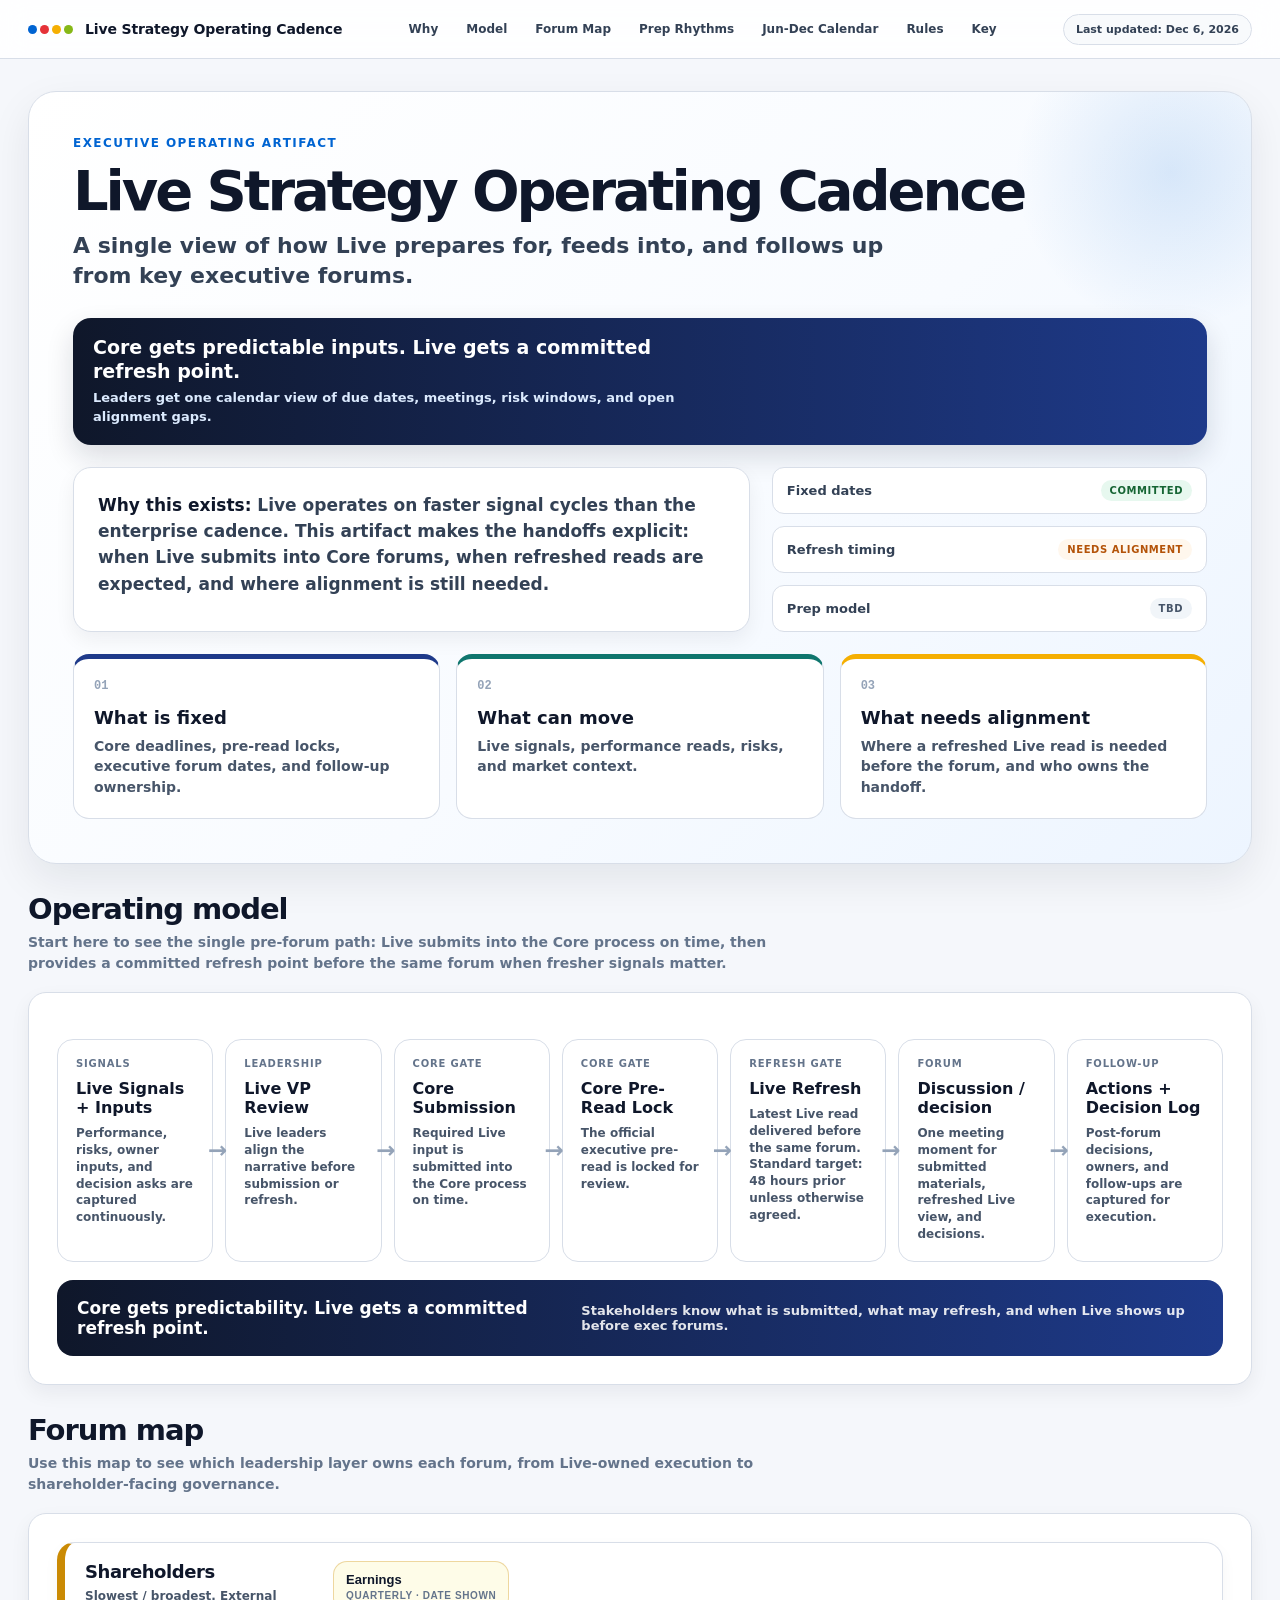
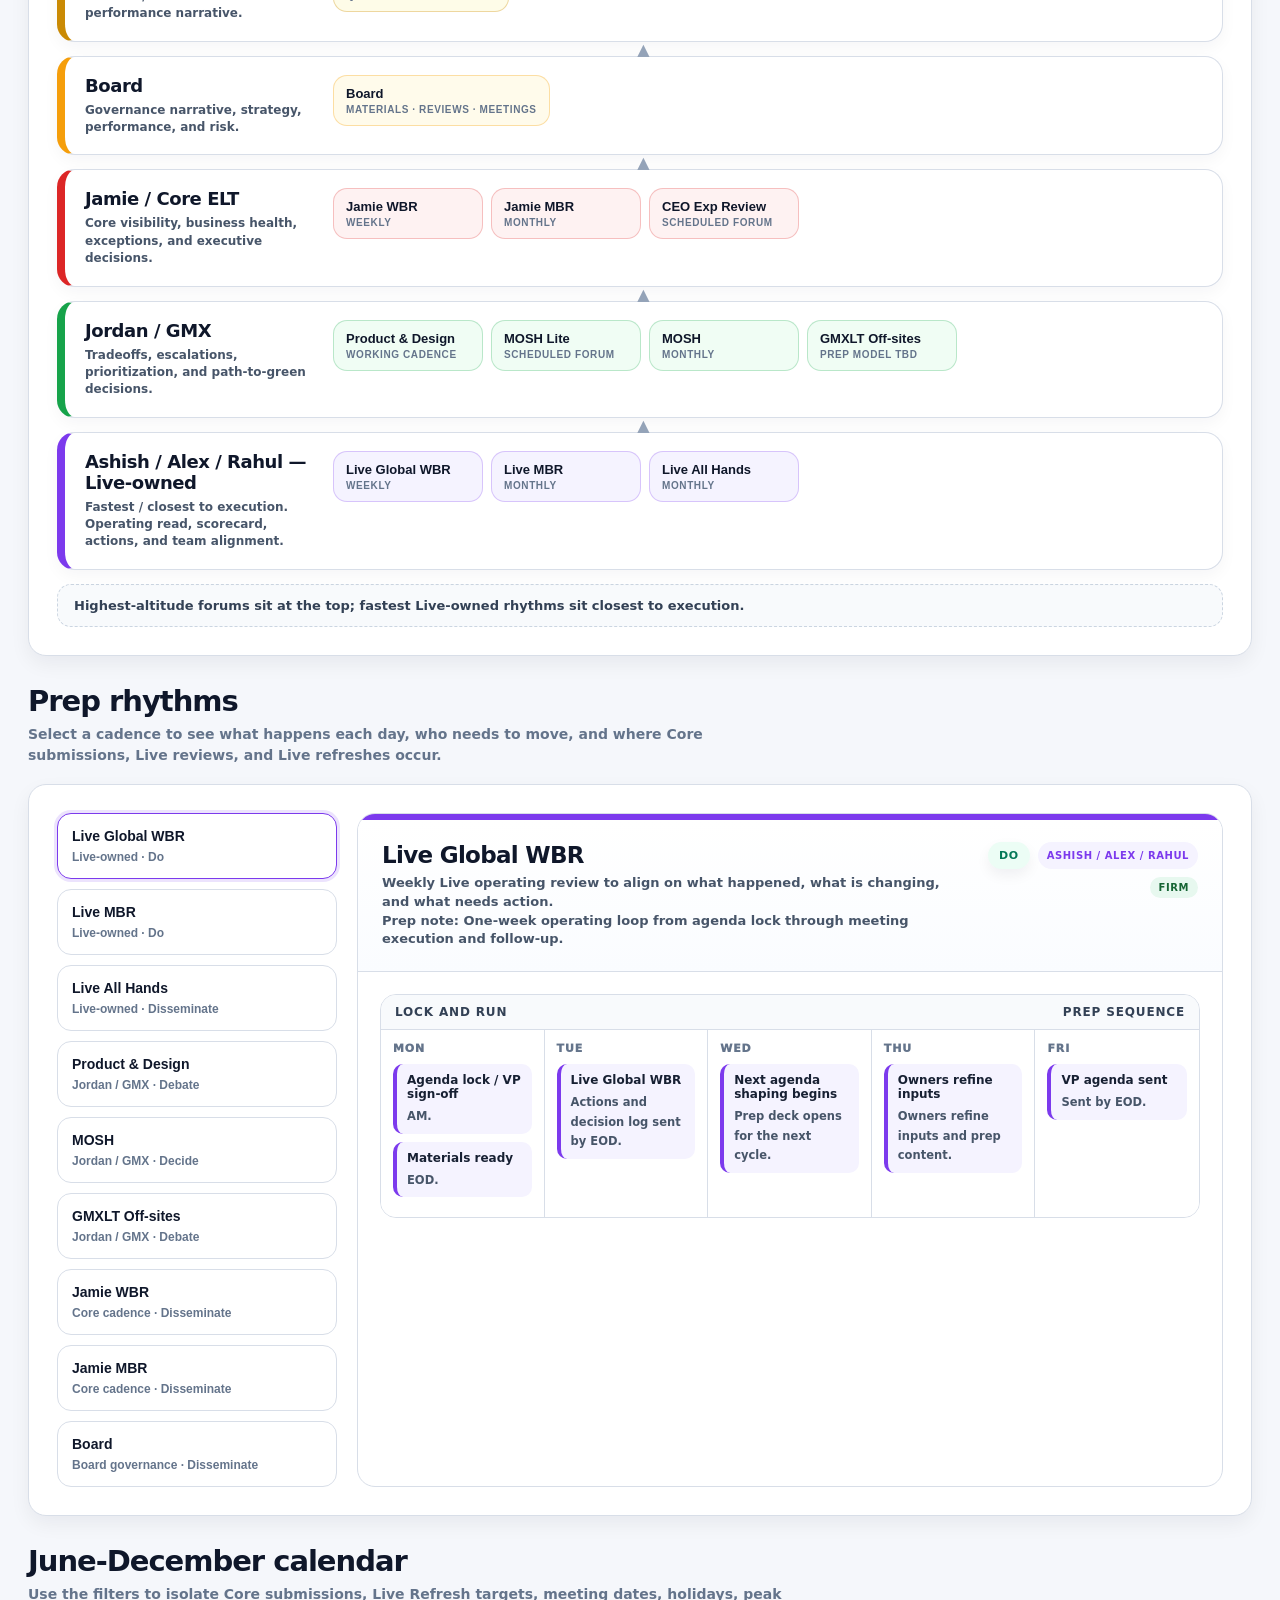
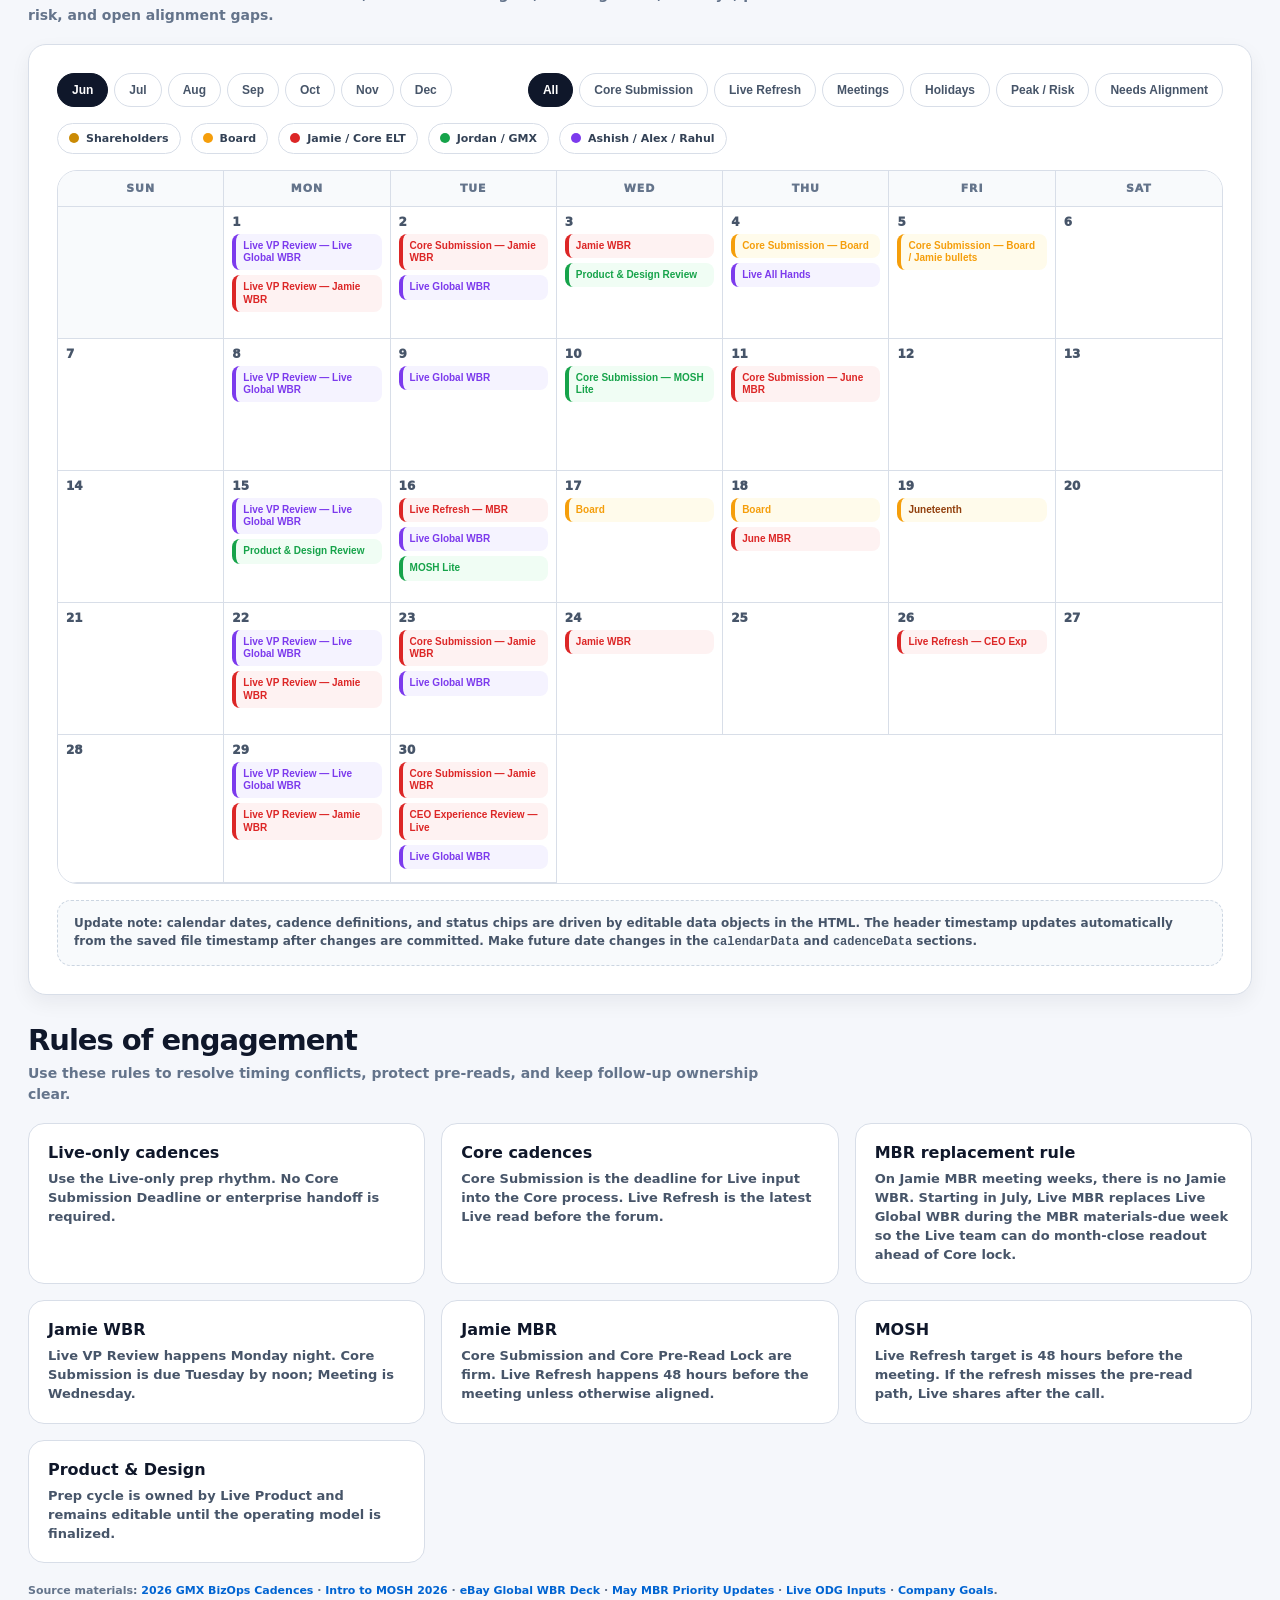
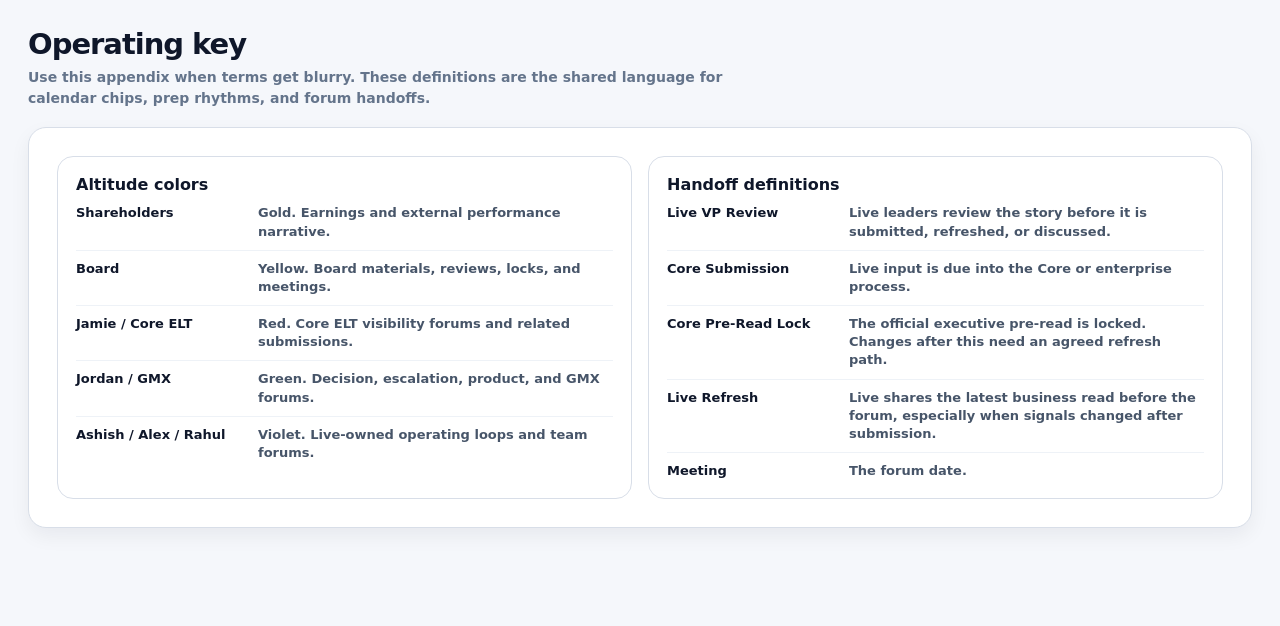
==== commit b095a6c4: "Update index.html" ====
--- a/index.html
+++ b/index.html
@@ -98,7 +98,7 @@
     <div class="topbar-inner">
       <div class="brand"><div class="brand-mark"><span class="dot b"></span><span class="dot r"></span><span class="dot y"></span><span class="dot g"></span></div><div class="brand-title">Live Strategy Operating Cadence</div></div>
       <nav class="navlinks"><a href="#why">Why</a><a href="#model">Model</a><a href="#forums">Forum Map</a><a href="#rhythms">Prep Rhythms</a><a href="#calendar">Jun-Dec Calendar</a><a href="#rules">Rules</a><a href="#key">Key</a></nav>
-      <div class="updated-chip">Last published: <span id="lastPublished">Loading...</span></div>
+      <div class="updated-chip">Last updated: <span id="lastPublished">Loading...</span></div>
     </div>
   </header>
 
@@ -171,7 +171,7 @@
           <div class="cal-grid" id="calGrid"></div>
         </div>
         <div class="drawer" id="drawer"><div class="drawer-head"><div><h3 id="drawerTitle">Select a calendar item</h3><p id="drawerSub">Details will appear here.</p></div><span id="drawerStatus" class="pill firm">Firm</span></div><div class="drawer-body"><p id="drawerDesc"></p><div class="info-list" id="drawerInfo"></div></div></div>
-        <div class="editable-note"><strong>Update note:</strong> calendar dates, cadence definitions, and status chips are driven by editable data objects in the HTML. Make future date changes in the <span style="font-family:var(--mono)">calendarData</span> and <span style="font-family:var(--mono)">cadenceData</span> sections.</div>
+        <div class="editable-note"><strong>Update note:</strong> calendar dates, cadence definitions, and status chips are driven by editable data objects in the HTML. The header timestamp updates automatically from the saved file timestamp after changes are committed. Make future date changes in the <span style="font-family:var(--mono)">calendarData</span> and <span style="font-family:var(--mono)">cadenceData</span> sections.</div>
       </div>
     </section>
 
@@ -180,7 +180,7 @@
       <div class="rules-grid">
         <div class="rule"><h3>Live-only cadences</h3><p>Use the Live-only prep rhythm. No Core Submission Deadline or enterprise handoff is required.</p></div>
         <div class="rule"><h3>Core cadences</h3><p>Core Submission is the deadline for Live input into the Core process. Live Refresh is the latest Live read before the forum.</p></div>
-        <div class="rule"><h3>MBR replacement rule</h3><p>On MBR weeks, there is no Jamie WBR. Live MBR also replaces Live Global WBR during the MBR materials-due week.</p></div>
+        <div class="rule"><h3>MBR replacement rule</h3><p>On Jamie MBR meeting weeks, there is no Jamie WBR. Starting in July, Live MBR replaces Live Global WBR during the MBR materials-due week so the Live team can do month-close readout ahead of Core lock.</p></div>
         <div class="rule"><h3>Jamie WBR</h3><p>Live VP Review happens Monday night. Core Submission is due Tuesday by noon; Meeting is Wednesday.</p></div>
         <div class="rule"><h3>Jamie MBR</h3><p>Core Submission and Core Pre-Read Lock are firm. Live Refresh happens 48 hours before the meeting unless otherwise aligned.</p></div>
         <div class="rule"><h3>MOSH</h3><p>Live Refresh target is 48 hours before the meeting. If the refresh misses the pre-read path, Live shares after the call.</p></div>
@@ -505,11 +505,11 @@
       tuesday.setDate(d.getDate() - ((d.getDay()-2+7)%7));
       return tuesday.getMonth()===d.getMonth() ? tuesday.getDate() : null;
     }
-    function hasCorpReplacement(month, day){
+    function hasJamieWbrReplacement(month, day){
       const wk=weekKey(dateFor(month, day));
       return (baseCalendarData[month]||[]).some(ev => {
-        const isReplacement = ev.cadence==='Jamie MBR' || ev.cadence==='MOSH' || ev.title==='MBR' || ev.title==='MOSH' || ev.title==='June MBR';
-        return isReplacement && weekKey(dateFor(month, ev.day))===wk;
+        const isMbrMeeting = ev.cadence==='Jamie MBR' && (ev.title==='MBR' || ev.title==='June MBR' || ev.title.endsWith(' MBR'));
+        return isMbrMeeting && weekKey(dateFor(month, ev.day))===wk;
       });
     }
     function generatedCadenceEvents(month){
@@ -525,13 +525,13 @@
           } else {
             out.push(e(d,'Live VP Review — Live Global WBR','live','Live Global WBR','Firm','Agenda lock, VP sign-off, and materials ready for the Tuesday Live Global WBR.','Live-owned weekly prep milestone.'));
           }
-          if(!hasCorpReplacement(month,d)){
-            out.push(e(d,'Live VP Review — Jamie WBR','align','Jamie WBR','Firm','Live VP review for the Wednesday Jamie WBR.','Monday night review. Suppress on MBR or MOSH weeks.'));
+          if(!hasJamieWbrReplacement(month,d)){
+            out.push(e(d,'Live VP Review — Jamie WBR','align','Jamie WBR','Firm','Live VP review for the Wednesday Jamie WBR.','Monday night review. Suppress only during the Jamie MBR meeting week.'));
           }
         }
         if(dow===2){
-          if(!hasCorpReplacement(month,d)){
-            out.push(e(d,'Core Submission — Jamie WBR','core','Jamie WBR','Firm','Materials due by noon for the Wednesday Jamie WBR.','Suppress on MBR or MOSH weeks.'));
+          if(!hasJamieWbrReplacement(month,d)){
+            out.push(e(d,'Core Submission — Jamie WBR','core','Jamie WBR','Firm','Materials due by noon for the Wednesday Jamie WBR.','Suppress only during the Jamie MBR meeting week.'));
           }
         }
         if(dow===2){
@@ -541,8 +541,8 @@
             out.push(e(d,'Live Global WBR','meeting','Live Global WBR','Firm','Weekly Live operating review.','Actions and decision log sent by EOD.'));
           }
         }
-        if(dow===3 && !hasCorpReplacement(month,d)){
-          out.push(e(d,'Jamie WBR','meeting','Jamie WBR','Firm','Weekly Core business performance review.','On MBR weeks, there is no WBR.'));
+        if(dow===3 && !hasJamieWbrReplacement(month,d)){
+          out.push(e(d,'Jamie WBR','meeting','Jamie WBR','Firm','Weekly Core business performance review.','On Jamie MBR meeting weeks, there is no Jamie WBR; MBR material-due weeks do not suppress Jamie WBR.'));
         }
         if(dow===4 && d<=7){
           out.push(e(d,'Live All Hands','meeting','Live All Hands','Needs Alignment','Monthly Live-only team forum on the first Thursday of the month.','Prep cadence spans two weeks and needs alignment.'));
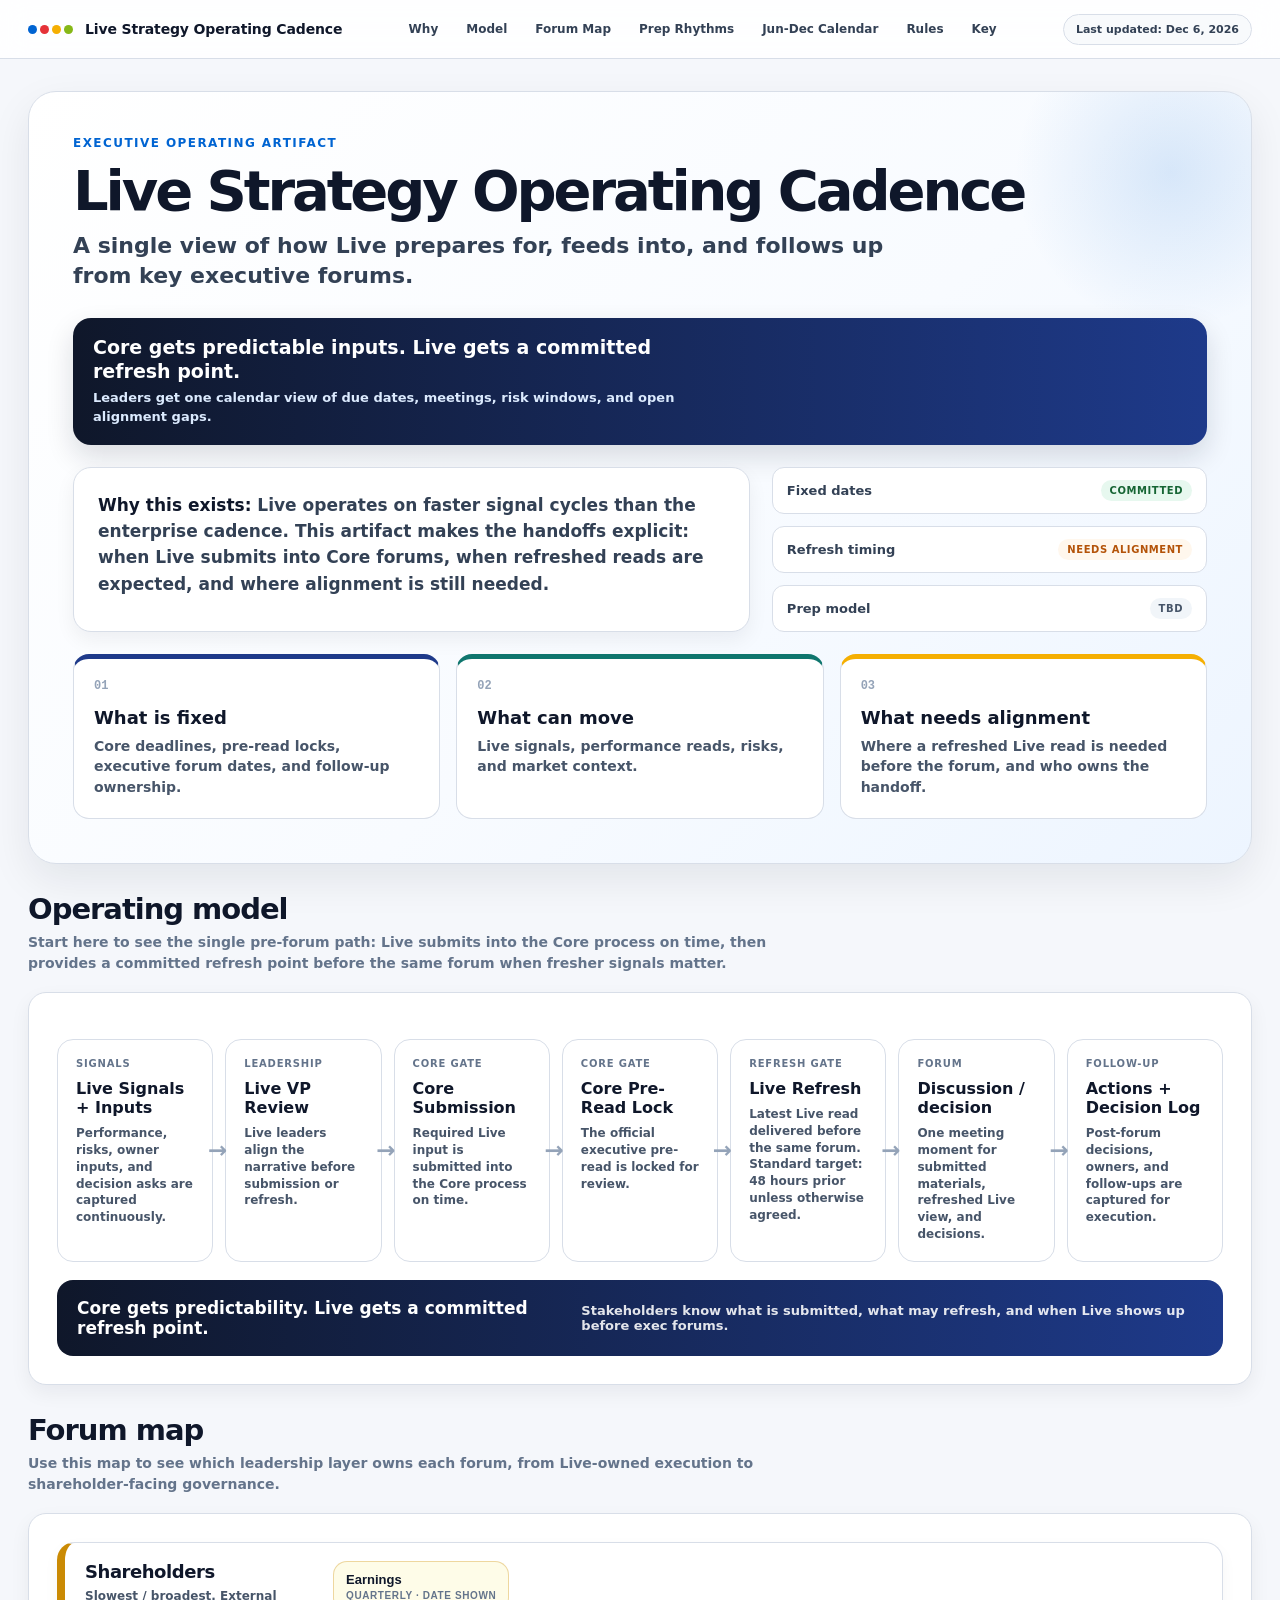
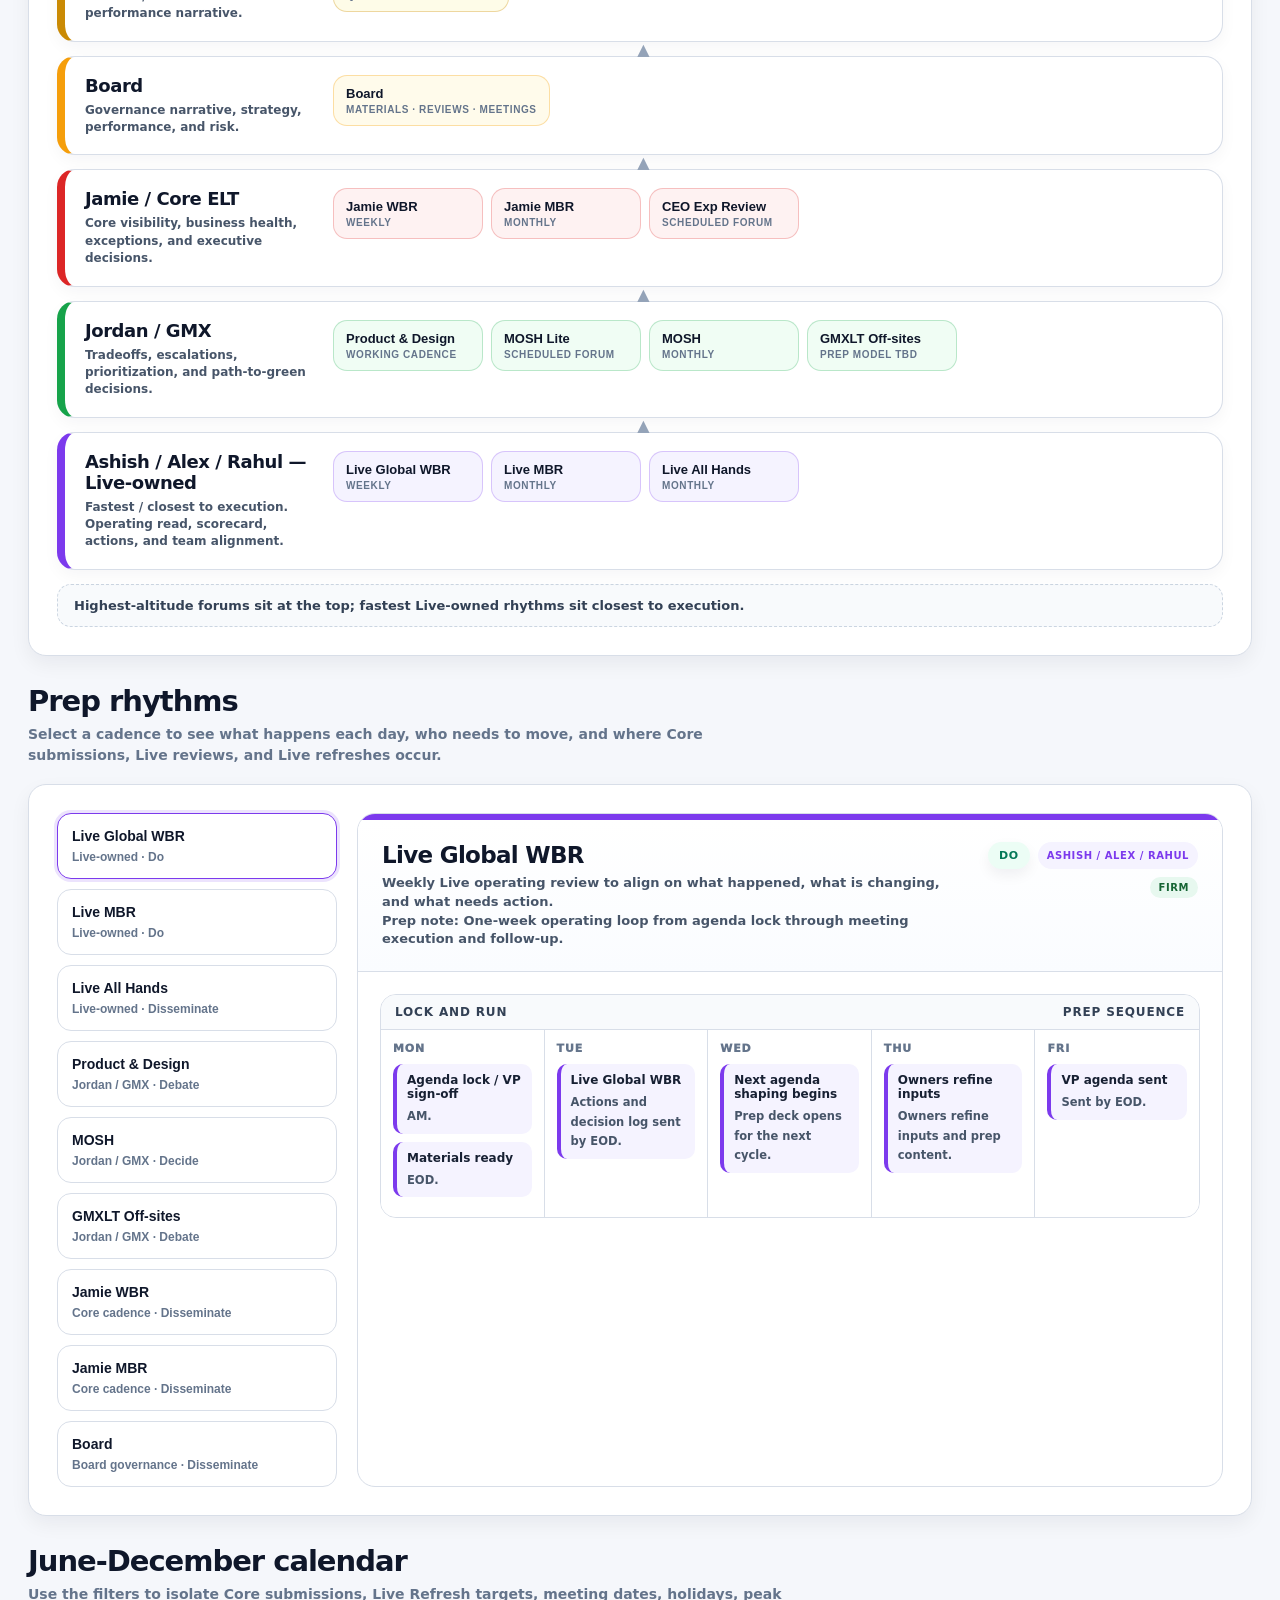
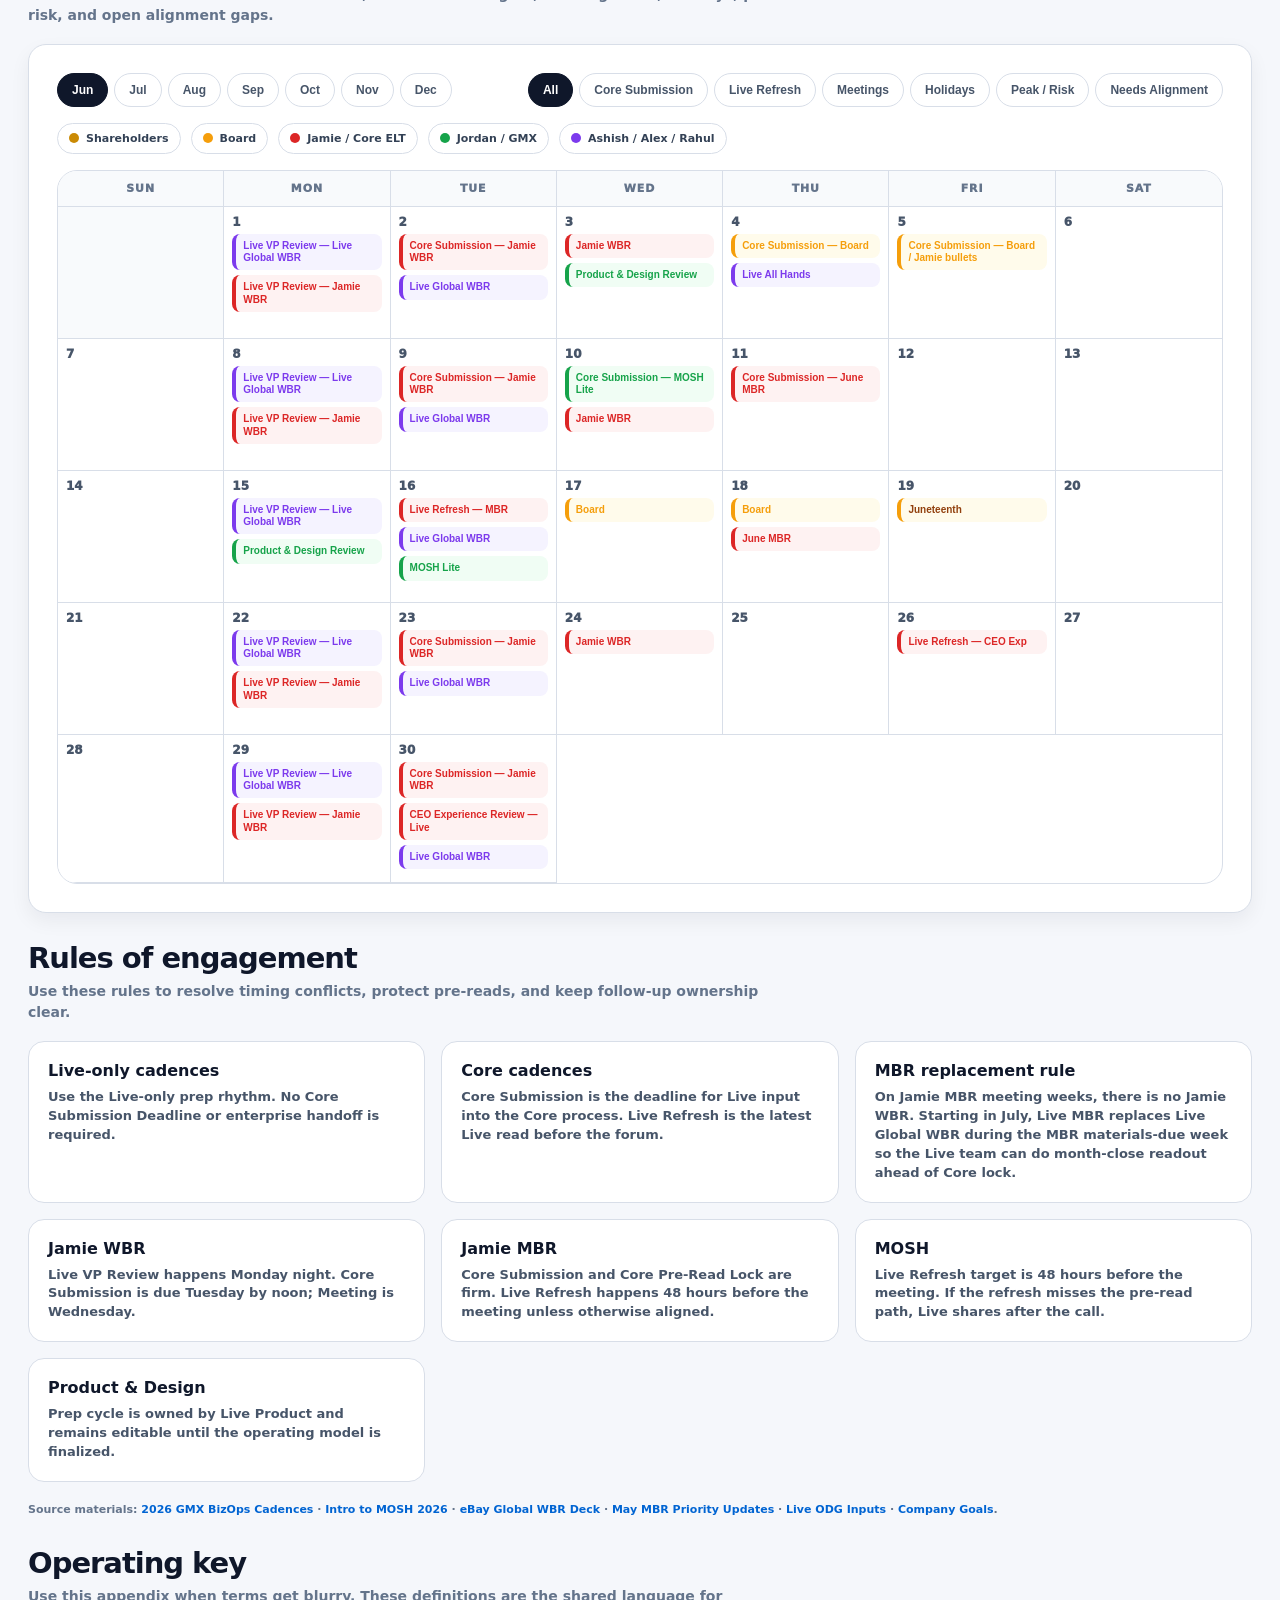
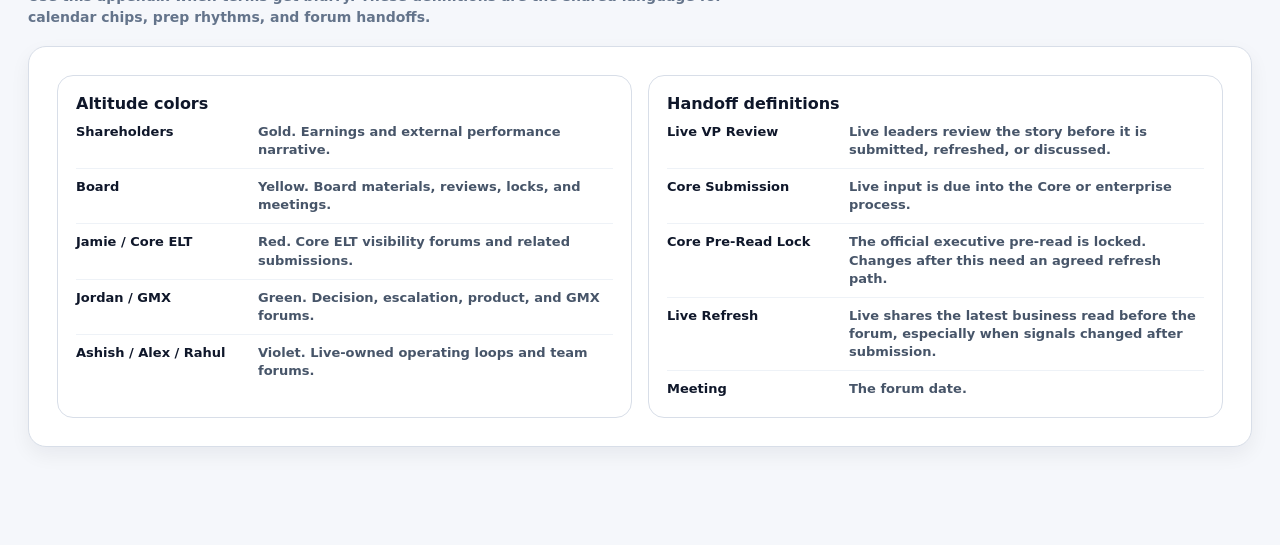
==== commit 75b5685f: "Update index.html" ====
--- a/index.html
+++ b/index.html
@@ -171,7 +171,6 @@
           <div class="cal-grid" id="calGrid"></div>
         </div>
         <div class="drawer" id="drawer"><div class="drawer-head"><div><h3 id="drawerTitle">Select a calendar item</h3><p id="drawerSub">Details will appear here.</p></div><span id="drawerStatus" class="pill firm">Firm</span></div><div class="drawer-body"><p id="drawerDesc"></p><div class="info-list" id="drawerInfo"></div></div></div>
-        <div class="editable-note"><strong>Update note:</strong> calendar dates, cadence definitions, and status chips are driven by editable data objects in the HTML. The header timestamp updates automatically from the saved file timestamp after changes are committed. Make future date changes in the <span style="font-family:var(--mono)">calendarData</span> and <span style="font-family:var(--mono)">cadenceData</span> sections.</div>
       </div>
     </section>
 
@@ -214,7 +213,7 @@
   <script>
     /*
       EDITABLE DATA ZONE
-      Change cadenceData / calendarData below to keep this as a living document.
+      Change cadenceData / calendarData below to keep this as a living document. v19 fix: Jamie WBR only suppresses on the actual Jamie MBR meeting week, not on MBR submission weeks.
     */
     const cadenceData = {
       liveWbr: {
@@ -508,7 +507,7 @@
     function hasJamieWbrReplacement(month, day){
       const wk=weekKey(dateFor(month, day));
       return (baseCalendarData[month]||[]).some(ev => {
-        const isMbrMeeting = ev.cadence==='Jamie MBR' && (ev.title==='MBR' || ev.title==='June MBR' || ev.title.endsWith(' MBR'));
+        const isMbrMeeting = ev.cadence==='Jamie MBR' && ev.type==='meeting';
         return isMbrMeeting && weekKey(dateFor(month, ev.day))===wk;
       });
     }
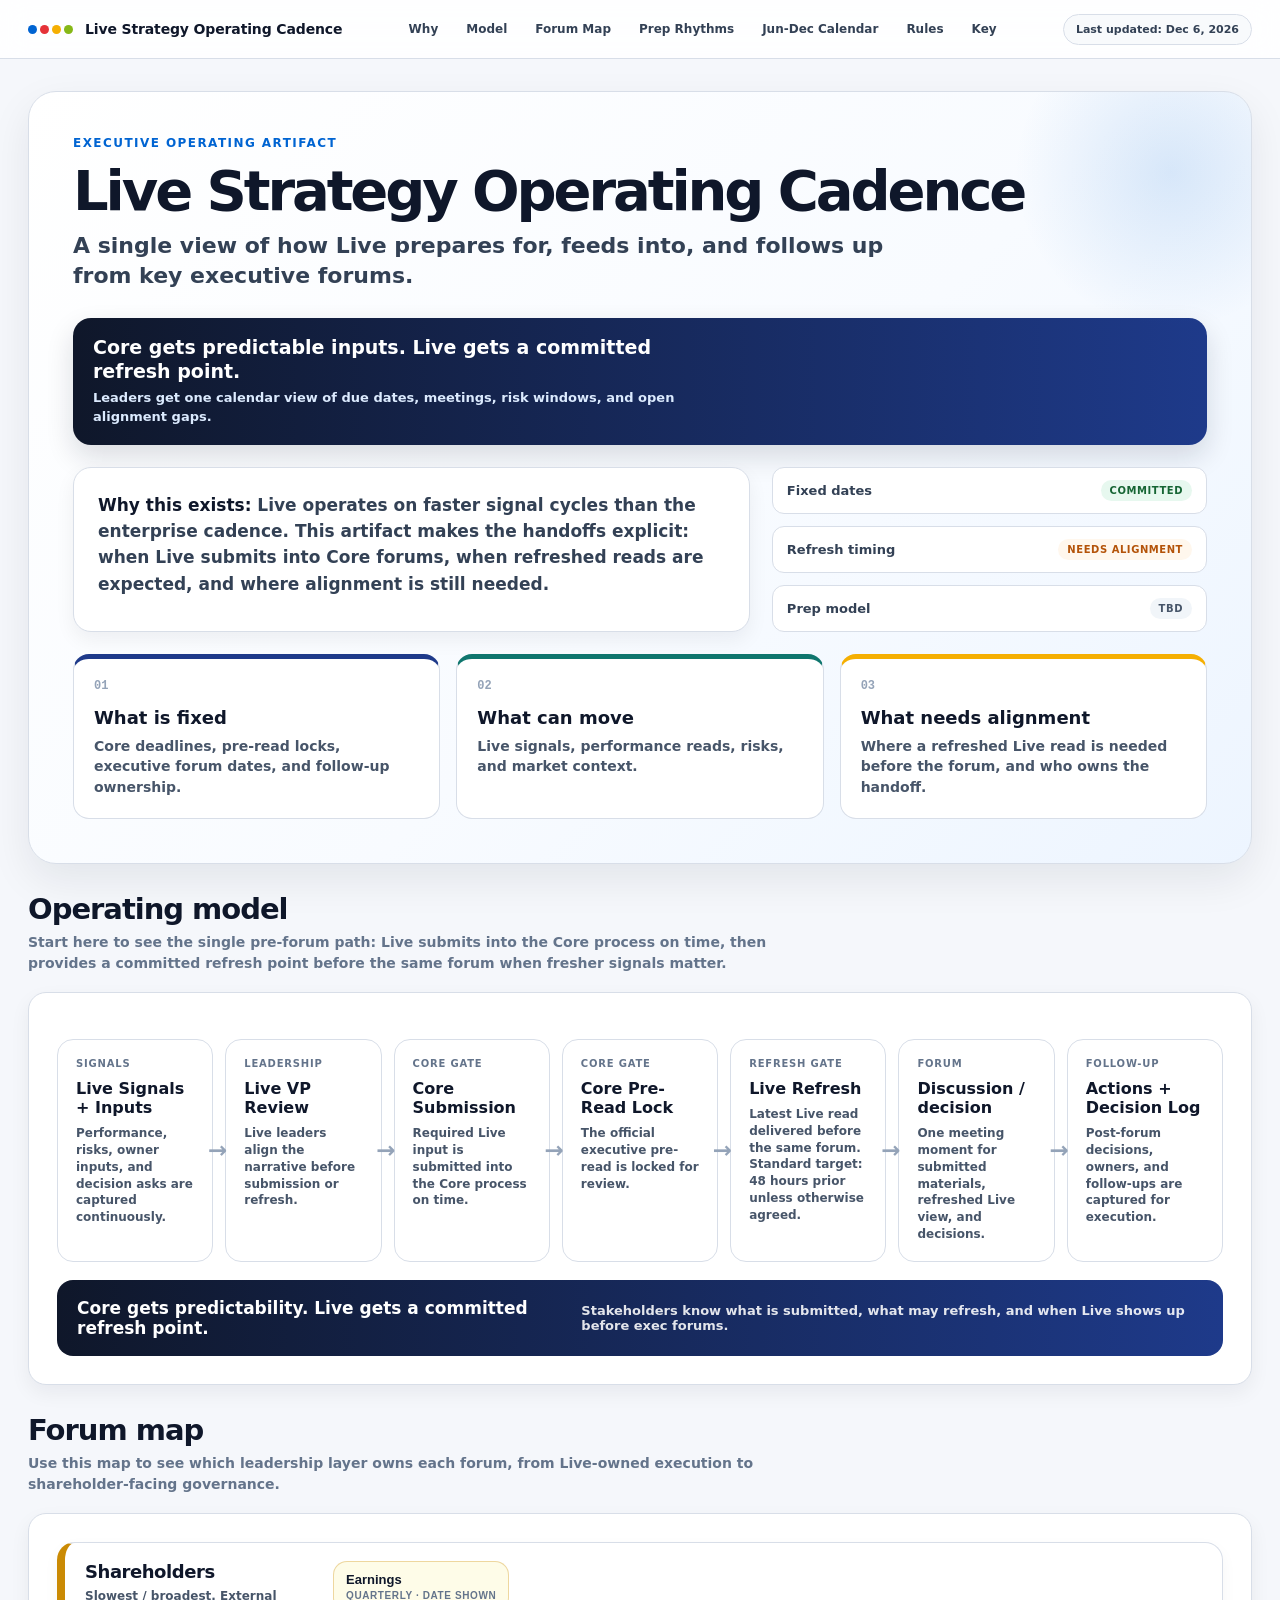
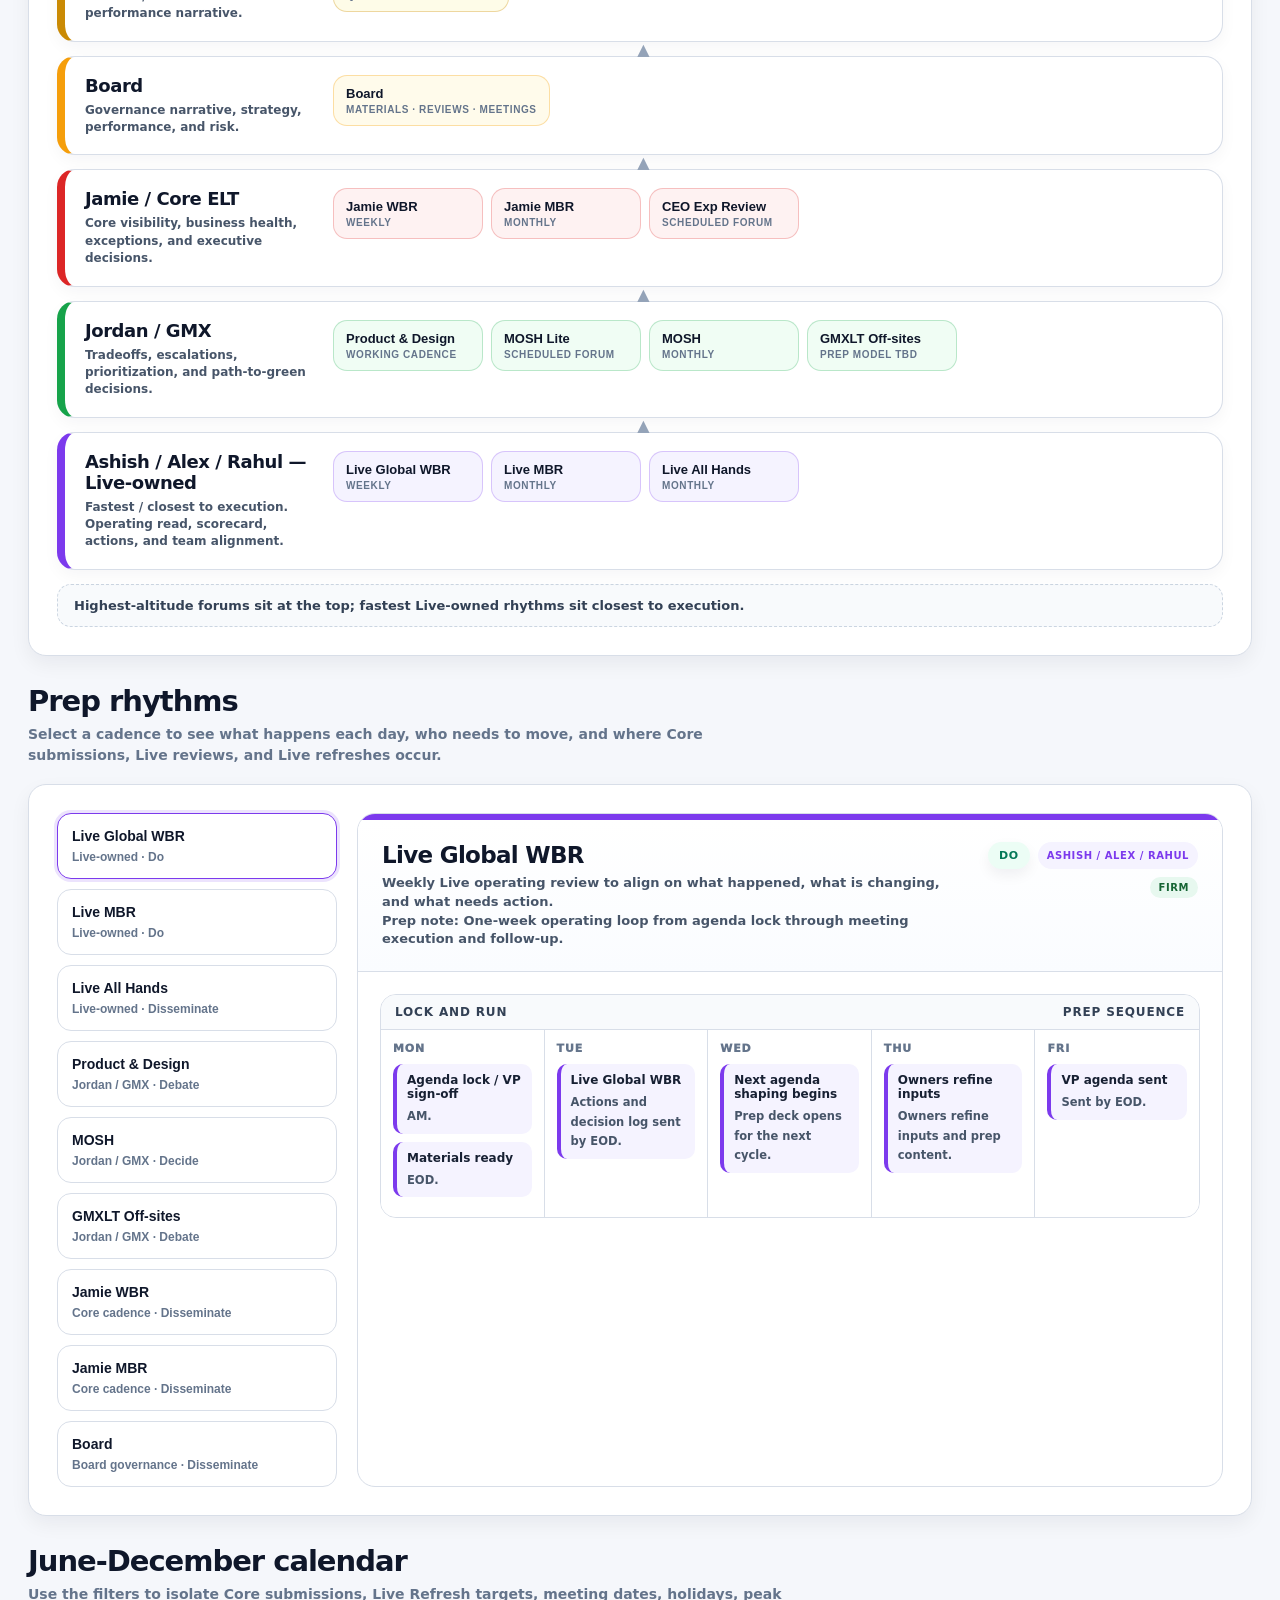
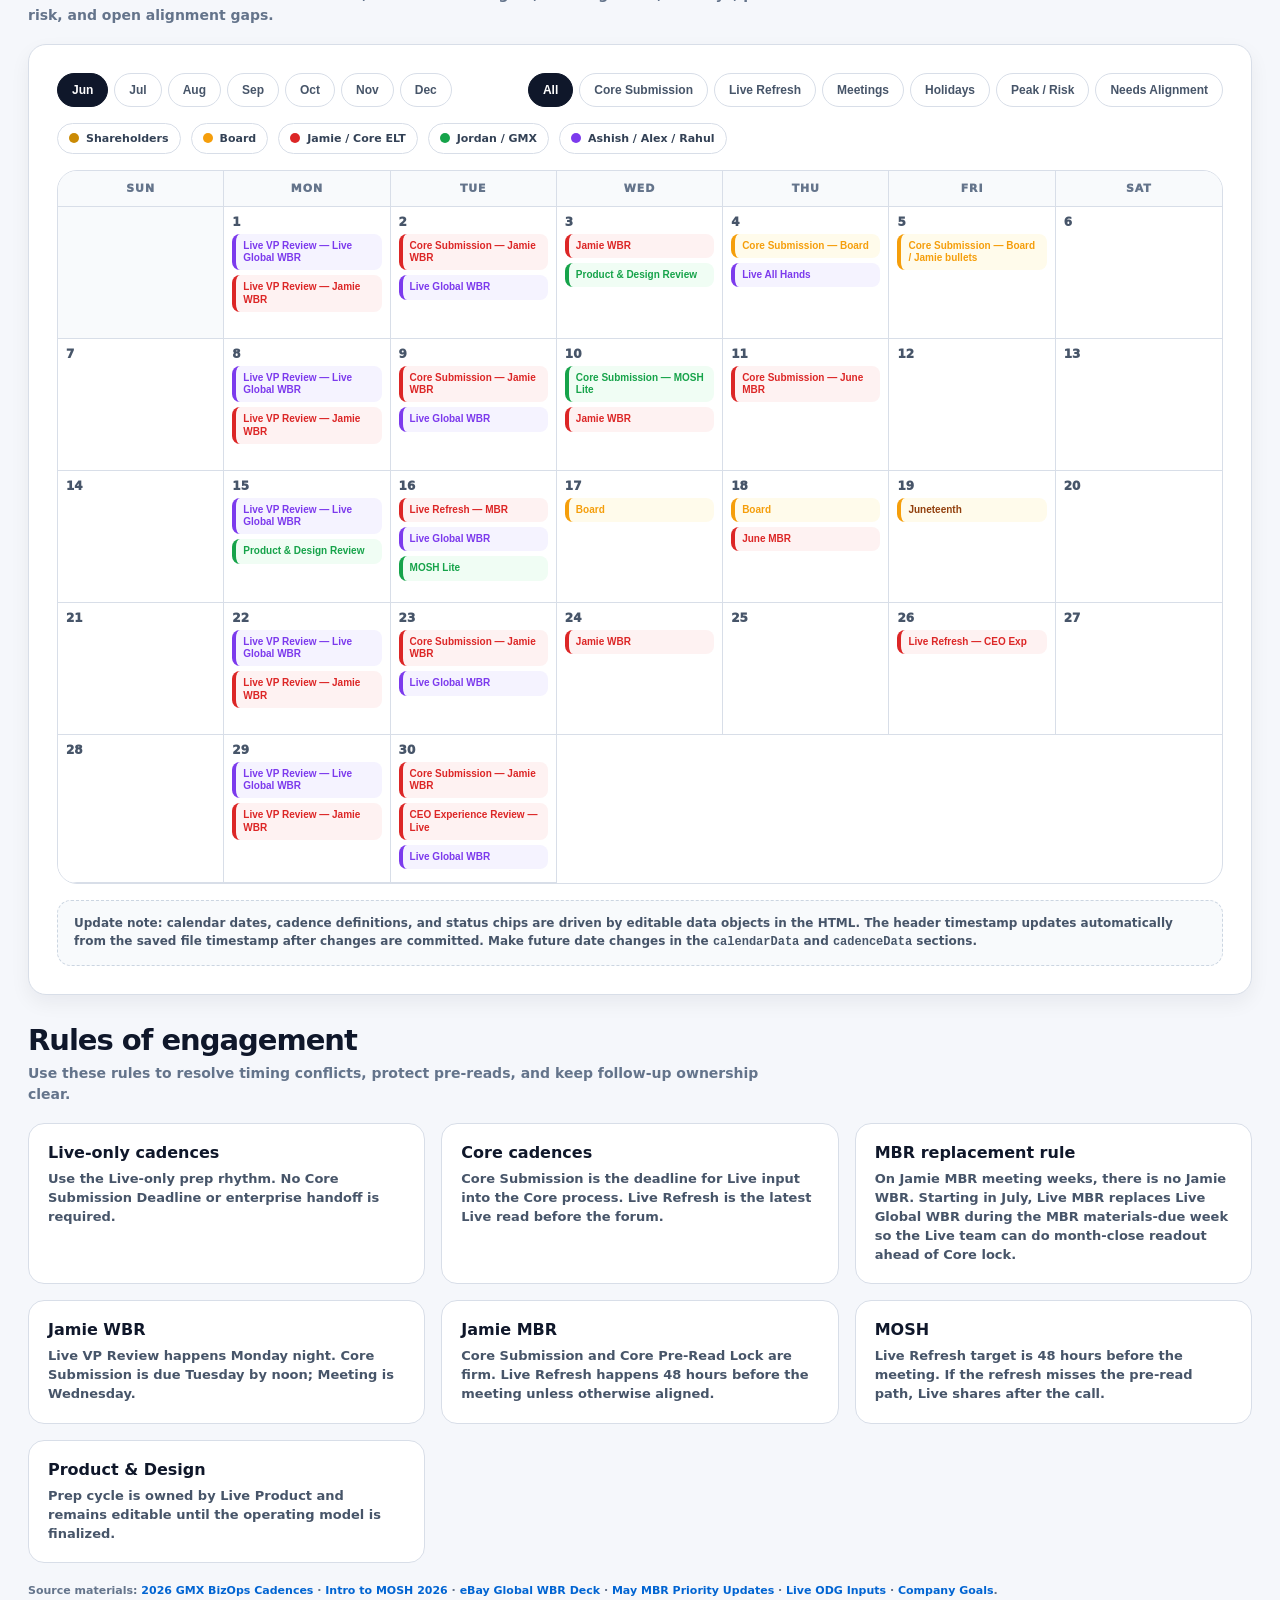
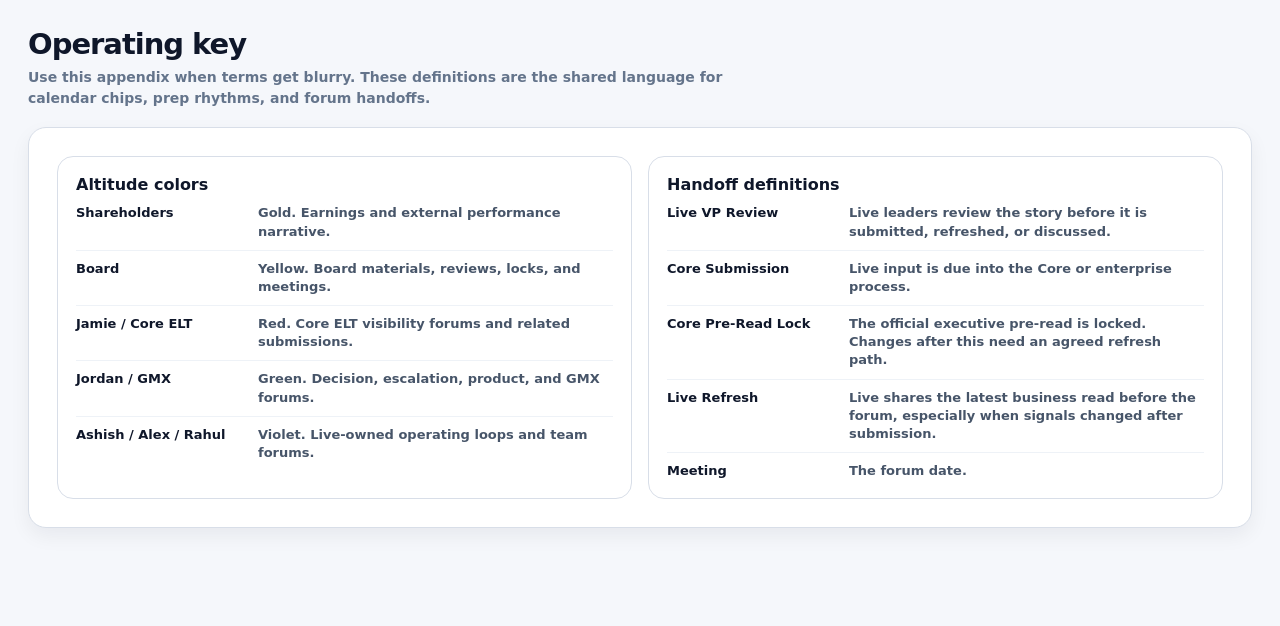
==== commit 7d00b5e5: "Update index.html" ====
--- a/index.html
+++ b/index.html
@@ -171,6 +171,7 @@
           <div class="cal-grid" id="calGrid"></div>
         </div>
         <div class="drawer" id="drawer"><div class="drawer-head"><div><h3 id="drawerTitle">Select a calendar item</h3><p id="drawerSub">Details will appear here.</p></div><span id="drawerStatus" class="pill firm">Firm</span></div><div class="drawer-body"><p id="drawerDesc"></p><div class="info-list" id="drawerInfo"></div></div></div>
+        <div class="editable-note"><strong>Update note:</strong> calendar dates, cadence definitions, and status chips are driven by editable data objects in the HTML. The header timestamp updates automatically from the saved file timestamp after changes are committed. Make future date changes in the <span style="font-family:var(--mono)">calendarData</span> and <span style="font-family:var(--mono)">cadenceData</span> sections.</div>
       </div>
     </section>
 
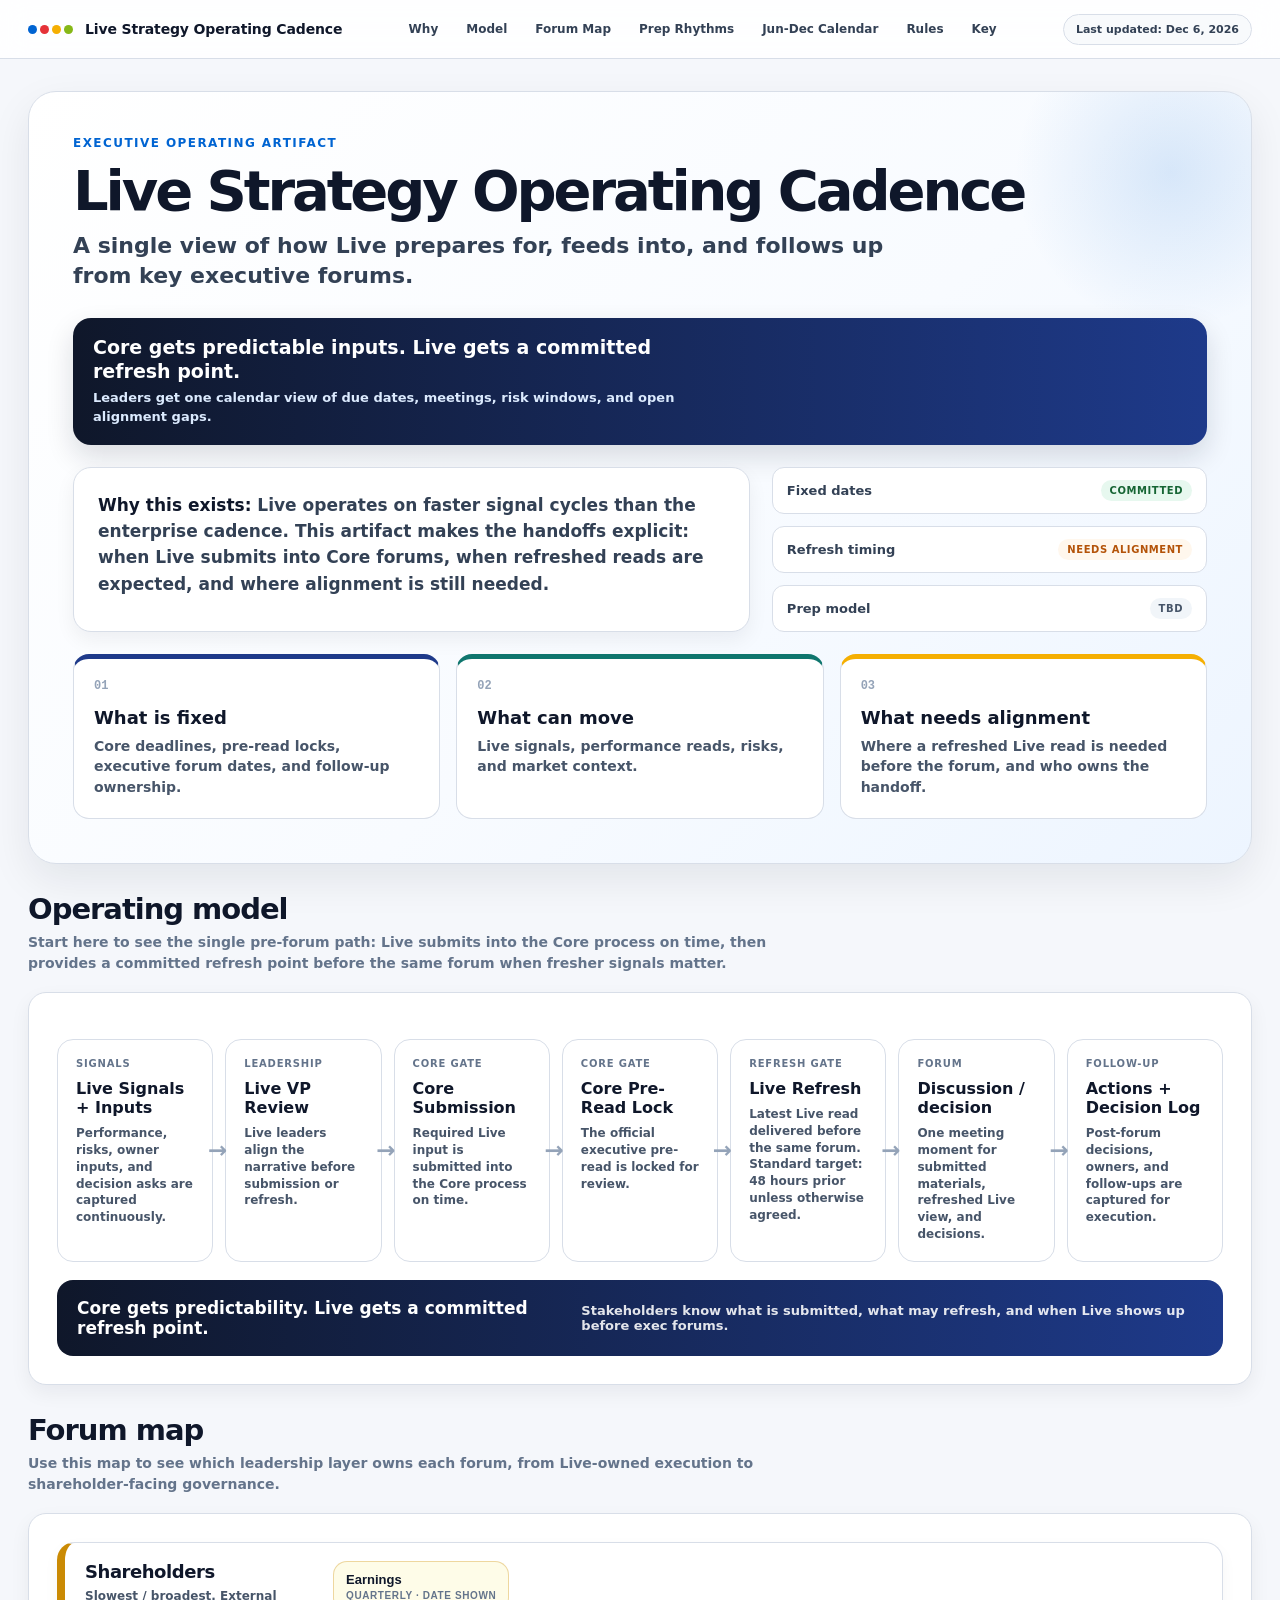
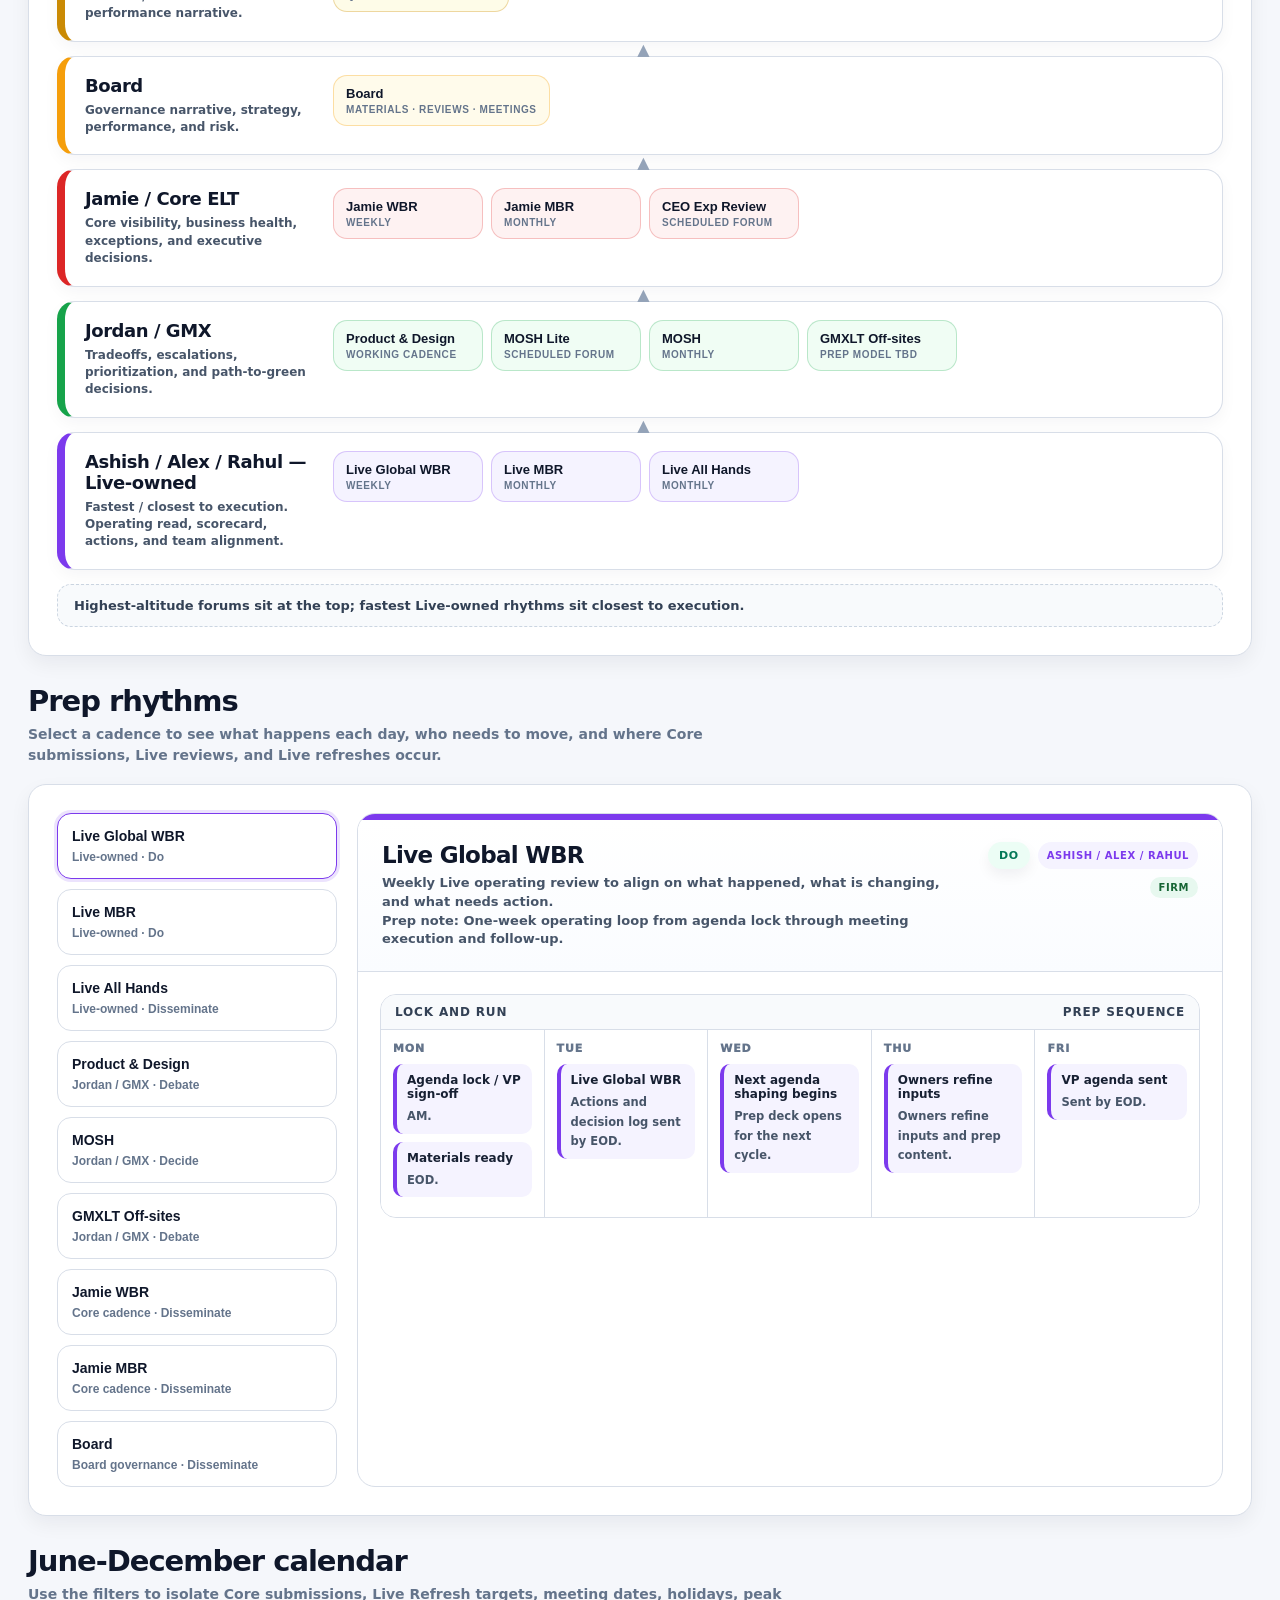
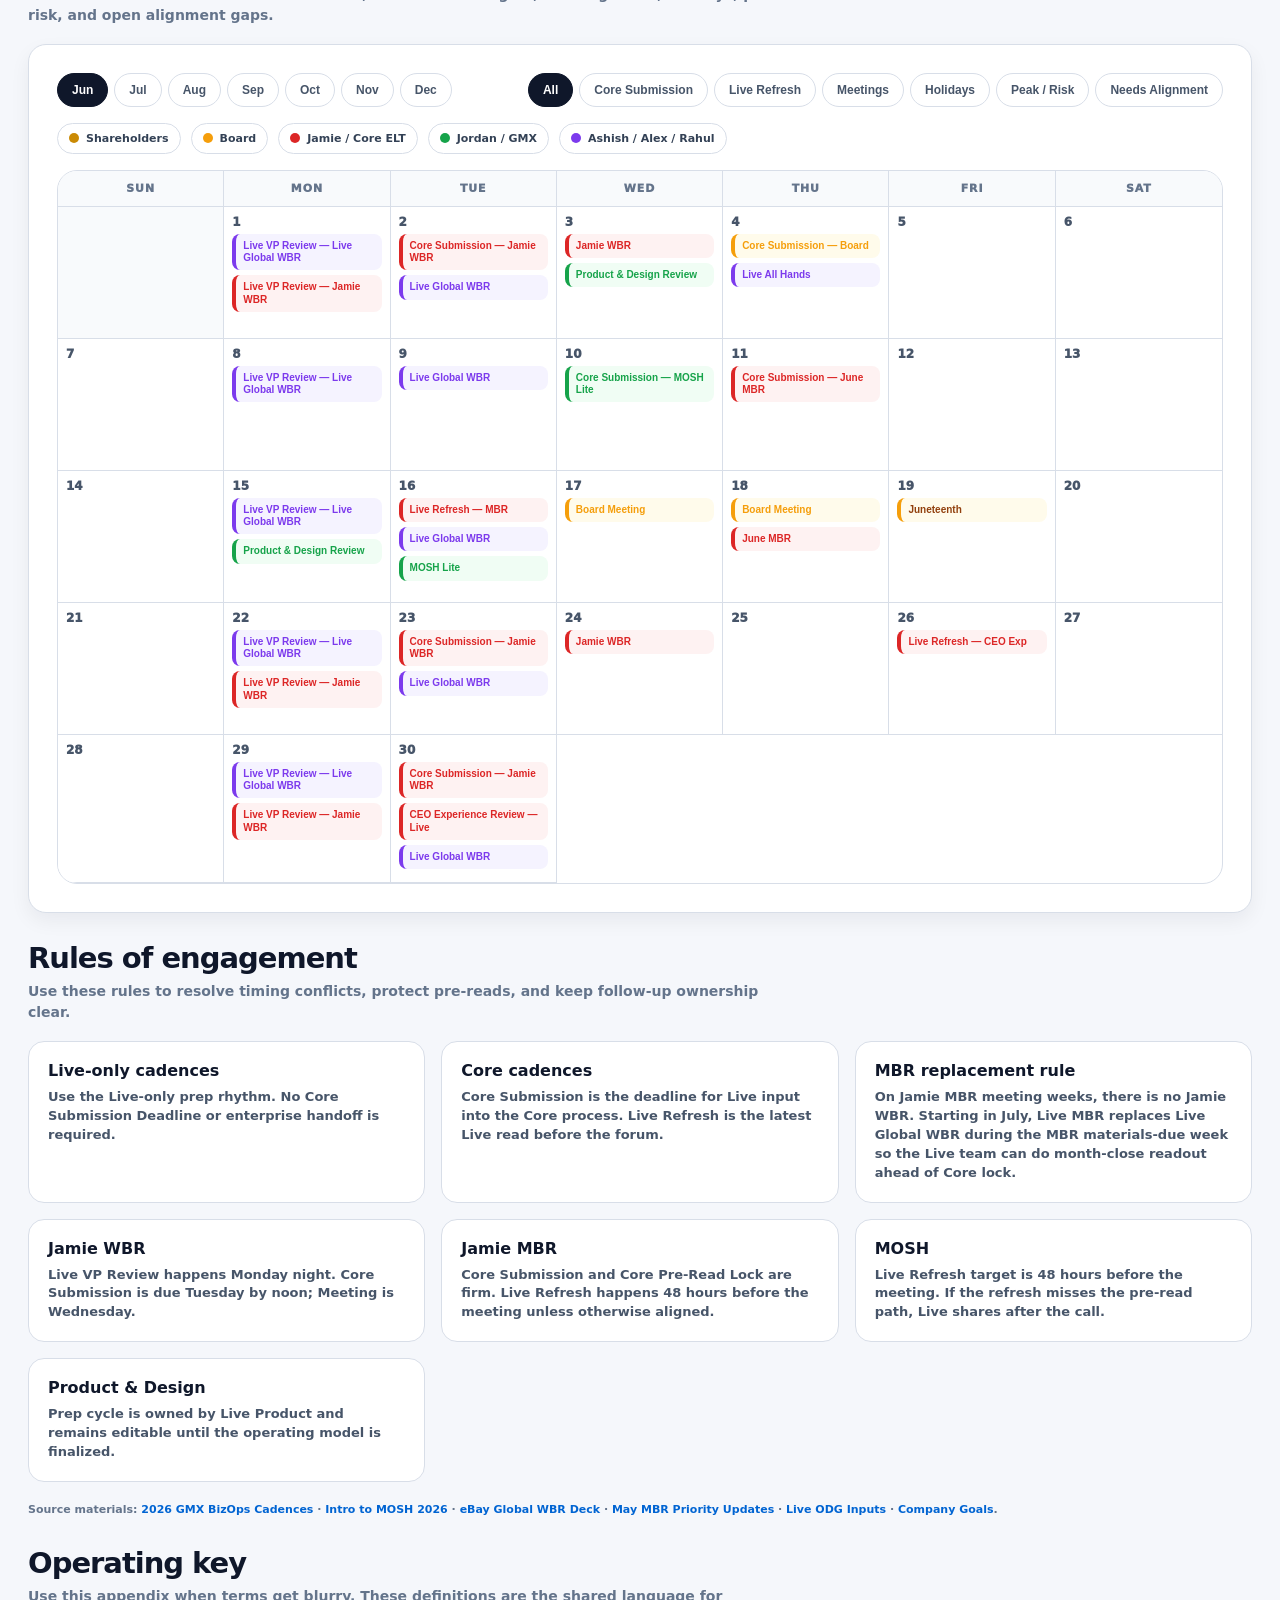
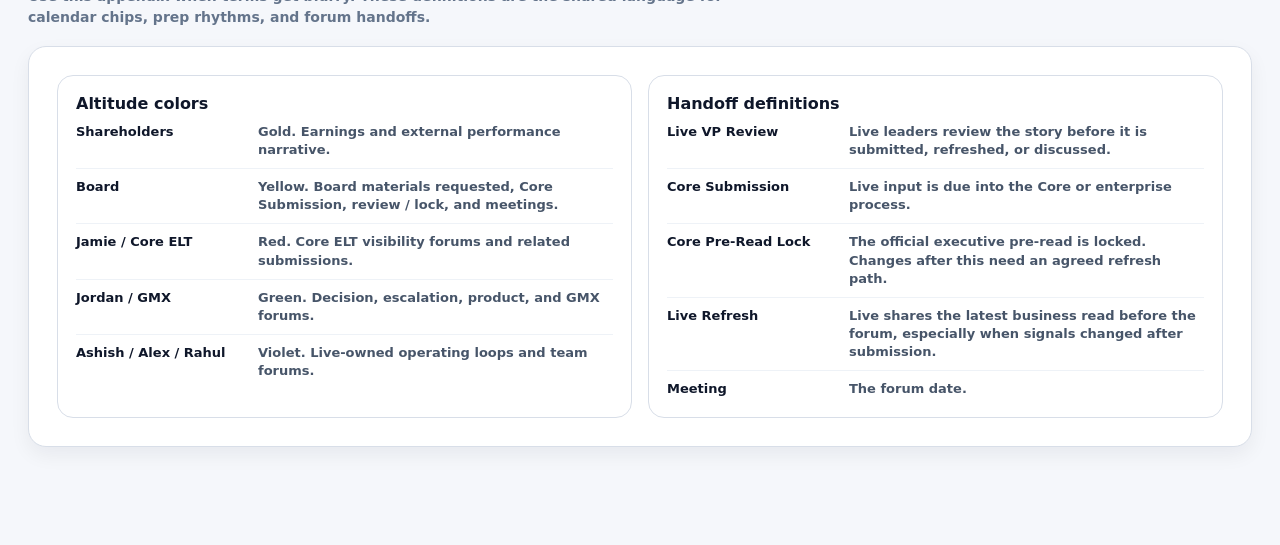
==== commit f6b5b494: "Update index.html" ====
--- a/index.html
+++ b/index.html
@@ -171,7 +171,6 @@
           <div class="cal-grid" id="calGrid"></div>
         </div>
         <div class="drawer" id="drawer"><div class="drawer-head"><div><h3 id="drawerTitle">Select a calendar item</h3><p id="drawerSub">Details will appear here.</p></div><span id="drawerStatus" class="pill firm">Firm</span></div><div class="drawer-body"><p id="drawerDesc"></p><div class="info-list" id="drawerInfo"></div></div></div>
-        <div class="editable-note"><strong>Update note:</strong> calendar dates, cadence definitions, and status chips are driven by editable data objects in the HTML. The header timestamp updates automatically from the saved file timestamp after changes are committed. Make future date changes in the <span style="font-family:var(--mono)">calendarData</span> and <span style="font-family:var(--mono)">cadenceData</span> sections.</div>
       </div>
     </section>
 
@@ -194,7 +193,7 @@
       <div class="section-card key-grid">
         <div class="key-card"><h3>Altitude colors</h3><div class="key-list">
           <div class="key-row"><strong>Shareholders</strong><span>Gold. Earnings and external performance narrative.</span></div>
-          <div class="key-row"><strong>Board</strong><span>Yellow. Board materials, reviews, locks, and meetings.</span></div>
+          <div class="key-row"><strong>Board</strong><span>Yellow. Board materials requested, Core Submission, review / lock, and meetings.</span></div>
           <div class="key-row"><strong>Jamie / Core ELT</strong><span>Red. Core ELT visibility forums and related submissions.</span></div>
           <div class="key-row"><strong>Jordan / GMX</strong><span>Green. Decision, escalation, product, and GMX forums.</span></div>
           <div class="key-row"><strong>Ashish / Alex / Rahul</strong><span>Violet. Live-owned operating loops and team forums.</span></div>
@@ -214,7 +213,7 @@
   <script>
     /*
       EDITABLE DATA ZONE
-      Change cadenceData / calendarData below to keep this as a living document. v19 fix: Jamie WBR only suppresses on the actual Jamie MBR meeting week, not on MBR submission weeks.
+      Change cadenceData / calendarData below to keep this as a living document.
     */
     const cadenceData = {
       liveWbr: {
@@ -346,14 +345,14 @@
       },
       board: {
         title:'Board', type:'Board governance', owner:'GMX / Enterprise / Live input as needed', mode:'Disseminate', status:'Firm',
-        purpose:'Board governance cycle for materials, reviews, locks, and Board meeting moments that may create Live prep pressure.',
-        note:'Uses known Board-cycle dates as they stand in the calendar. Ideal-state Board prep can be added later.',
+        purpose:'Board governance cycle for formal materials, review / lock points, and Board meeting moments that may create Live prep pressure.',
+        note:'Calendar shows the de-duped Board chain: materials requested, Core Submission, review / lock, and meeting. Jamie-specific review steps are captured in the event details when relevant.',
         weeks:[{label:'Known Board cycle pattern', days:{
-          Mon:[{t:'Board cycle kickoff / ask', d:'Teams receive Board input needs when scheduled.', c:'core'}],
-          Tue:[{t:'Draft work', d:'Teams refine inputs and review open items.', c:'core'}],
-          Wed:[{t:'Content review / lock', d:'Known reviews and lock milestones typically land midweek.', c:'core'}],
-          Thu:[{t:'Board meeting / review', d:'Board or GMXLT review moments when scheduled.', c:'meeting'}],
-          Fri:[{t:'Core Submission', d:'Materials due when scheduled.', c:'core'}]
+          Mon:[{t:'Board Materials Requested', d:'Teams receive Board input needs when scheduled.', c:'core'}],
+          Tue:[{t:'Draft / review prep', d:'GMX / business owners refine content.', c:'core'}],
+          Wed:[{t:'Core Submission', d:'Formal materials deadline into the Board process.', c:'core'}],
+          Thu:[{t:'Board Review / Lock', d:'Leadership review or final lock of the Board packet.', c:'core'}],
+          Fri:[{t:'Board Meeting / follow-up', d:'Board forum or governance follow-ups as scheduled.', c:'meeting'}]
         }}]
       }
     };
@@ -387,10 +386,9 @@
     // Weekly WBR and Live Global WBR operating rhythms are generated below so the calendar stays editable.
     const baseCalendarData = {
       June:[
-        e(4,'Core Submission — Board','core','Board','Firm','Final Board materials due from GMX calendar.','Board governance milestone.'),
-        e(5,'Core Submission — Board / Jamie bullets','core','Board','Firm','June GMX Board materials due for Jamie bullets.','Board governance milestone.'),
-        e(17,'Board','meeting','Board','Firm','Board meeting date from GMX calendar.','Board governance milestone.'),
-        e(18,'Board','meeting','Board','Firm','Board meeting date from GMX calendar.','Board governance milestone.'),
+        e(4,'Core Submission — Board','core','Board','Firm','Final Board materials due from GMX calendar.','Includes Jamie-bullets prep as part of the Board package; not shown as a separate calendar milestone.'),
+        e(17,'Board Meeting','meeting','Board','Firm','Board meeting date from GMX calendar.','Board governance milestone.'),
+        e(18,'Board Meeting','meeting','Board','Firm','Board meeting date from GMX calendar.','Board governance milestone.'),
         e(3,'Product & Design Review','meeting','Product & Design','Firm','Meeting date from GMX calendar.','Product & Design prep model remains with Live Product.'),
         e(10,'Core Submission — MOSH Lite','core','MOSH Lite','Firm','Core Submission from GMX calendar.','Live involvement retained until confirmed otherwise.'),
         e(11,'Core Submission — June MBR','core','Jamie MBR','Firm','Submissions deadline: Thursday, June 11 @ 5:00 PM PST.','Scope: Q2 performance, data through May 31, 2026; report Q2 status vs. Q2 budget.'),
@@ -414,9 +412,9 @@
       ],
       August:[
         e(5,'Q2 2026 Earnings call','meeting','Earnings','Firm','Q2 2026 Earnings call.','Shareholder narrative milestone.'),
-        e(12,'Board GMXLT Kickoff','meeting','Board','Firm','September Board kickoff focused on business performance.','Board governance milestone.'),
-        e(26,'Core Submission — Board','core','Board','Firm','Board materials due for business performance.','Board governance milestone.'),
-        e(27,'Board GMXLT Content Review','meeting','Board','Firm','GMXLT content review with Jordan.','Board governance milestone.'),
+        e(12,'Board Review','meeting','Board','Firm','September Board kickoff focused on business performance.','Board review milestone.'),
+        e(26,'Core Submission — Board','core','Board','Firm','Board materials due for business performance.','Formal materials deadline into the Board process.'),
+        e(27,'Board Review / Lock','meeting','Board','Firm','GMXLT content review with Jordan.','Leadership review / lock point for the Board package.'),
         e(3,'Product & Design Review','meeting','Product & Design','Firm','Meeting date from GMX calendar.','Product & Design prep model remains with Live Product.'),
         e(12,'Core Submission — MOSH','core','MOSH','Firm','Core Submission from GMX calendar.','Materials due before the MOSH meeting.'),
         e(12,'Core Submission — MBR','core','Jamie MBR','Firm','Core Submission from GMX calendar.','Core Submission concludes at the Core Pre-Read Lock.'),
@@ -429,11 +427,10 @@
         e(25,'CEO Experience Review — Live','meeting','CEO Experience Review','Firm','Meeting date from GMX calendar.','Live-specific review.')
       ],
       September:[
-        e(9,'Board Strategy Final Review','meeting','Board','Firm','Board strategy final review with Jordan.','Board governance milestone.'),
-        e(9,'Core Submission — Board','core','Board','Firm','Final Board materials due.','Board governance milestone.'),
-        e(16,'Core Pre-Read Lock — Board','core','Board','Firm','Board materials locked.','Board governance milestone.'),
-        e(23,'Board','meeting','Board','Firm','Board meeting date from GMX calendar.','Board governance milestone.'),
-        e(24,'Board','meeting','Board','Firm','Board meeting date from GMX calendar.','Board governance milestone.'),
+        e(9,'Core Submission — Board','core','Board','Firm','Final Board materials due.','Includes strategy final review with Jordan as part of the same Board prep step.'),
+        e(16,'Core Pre-Read Lock — Board','core','Board','Firm','Board materials locked.','Official Board packet lock point.'),
+        e(23,'Board Meeting','meeting','Board','Firm','Board meeting date from GMX calendar.','Board governance milestone.'),
+        e(24,'Board Meeting','meeting','Board','Firm','Board meeting date from GMX calendar.','Board governance milestone.'),
         e(7,'Labor Day','holiday','Holiday','Firm','Holiday from GMX calendar.','Capacity constraint.'),
         e(16,'Core Submission — MOSH','core','MOSH','Firm','Core Submission from GMX calendar.','Materials due before the MOSH meeting.'),
         e(17,'Product & Design Review','meeting','Product & Design','Firm','Meeting date from GMX calendar.','Product & Design prep model remains with Live Product.'),
@@ -458,10 +455,9 @@
         e(29,'MBR','meeting','Jamie MBR','Firm','Meeting date from GMX calendar.','Core Submission and Core Pre-Read Lock are firm.')
       ],
       November:[
-        e(4,'Board Kickoff — Dec','meeting','Board','Firm','December Board kickoff from GMX calendar.','Board governance milestone.'),
-        e(4,'Board Materials Ask to Teams','core','Board','Firm','Board materials ask to teams.','Board governance milestone.'),
-        e(19,'HOLD: Board GMXLT Kickoff','meeting','Board','Needs Alignment','December Board kickoff hold; needs TBC.','Board governance milestone.'),
-        e(25,'HOLD: Board GMXLT Review','meeting','Board','Needs Alignment','December Board GMXLT review hold with Jordan.','Board governance milestone.'),
+        e(4,'Board Materials Requested','core','Board','Firm','Board materials ask to teams.','Includes December Board kickoff context; shown once to reduce duplicate Board prep milestones.'),
+        e(19,'HOLD: Board Review','meeting','Board','Needs Alignment','December Board kickoff hold; needs TBC.','Tentative Board review milestone.'),
+        e(25,'HOLD: Board Review / Lock','meeting','Board','Needs Alignment','December Board GMXLT review hold with Jordan.','Tentative leadership review / lock point for the Board package.'),
         e(12,'Core Submission — MOSH','core','MOSH','Firm','Core Submission from GMX calendar.','Materials due before the MOSH meeting.'),
         e(12,'Core Submission — MBR','core','Jamie MBR','Firm','Core Submission from GMX calendar.','Core Submission concludes at the Core Pre-Read Lock.'),
         e(13,'Live Refresh — MOSH','live','MOSH','Needs Alignment','Live Refresh target 48 hours before MOSH.','Separate target because MOSH deep-dive content may be net new.'),
@@ -473,8 +469,8 @@
         e(27,'Thanksgiving observed','holiday','Holiday','Firm','Holiday from GMX calendar.','Capacity constraint.')
       ],
       December:[
-        e(7,'Board call','meeting','Board','Firm','Board call date from GMX calendar.','Board governance milestone.'),
-        e(18,'Core Submission — Board','core','Board','Firm','Board materials due.','Board governance milestone.'),
+        e(7,'Board Meeting','meeting','Board','Firm','Board call date from GMX calendar.','Board governance milestone.'),
+        e(18,'Core Submission — Board','core','Board','Firm','Board materials due.','Formal materials deadline into the Board process.'),
         e(2,'Core Submission — MOSH','core','MOSH','Firm','Core Submission from GMX calendar.','Materials due before the MOSH meeting.'),
         e(2,'Core Submission — MBR','core','Jamie MBR','Firm','Core Submission from GMX calendar.','Core Submission concludes at the Core Pre-Read Lock.'),
         e(4,'Live Refresh — MOSH','live','MOSH','Needs Alignment','Live Refresh target 48 hours before MOSH.','Separate target because MOSH deep-dive content may be net new.'),
@@ -508,7 +504,7 @@
     function hasJamieWbrReplacement(month, day){
       const wk=weekKey(dateFor(month, day));
       return (baseCalendarData[month]||[]).some(ev => {
-        const isMbrMeeting = ev.cadence==='Jamie MBR' && ev.type==='meeting';
+        const isMbrMeeting = ev.cadence==='Jamie MBR' && (ev.title==='MBR' || ev.title==='June MBR' || ev.title.endsWith(' MBR'));
         return isMbrMeeting && weekKey(dateFor(month, ev.day))===wk;
       });
     }
